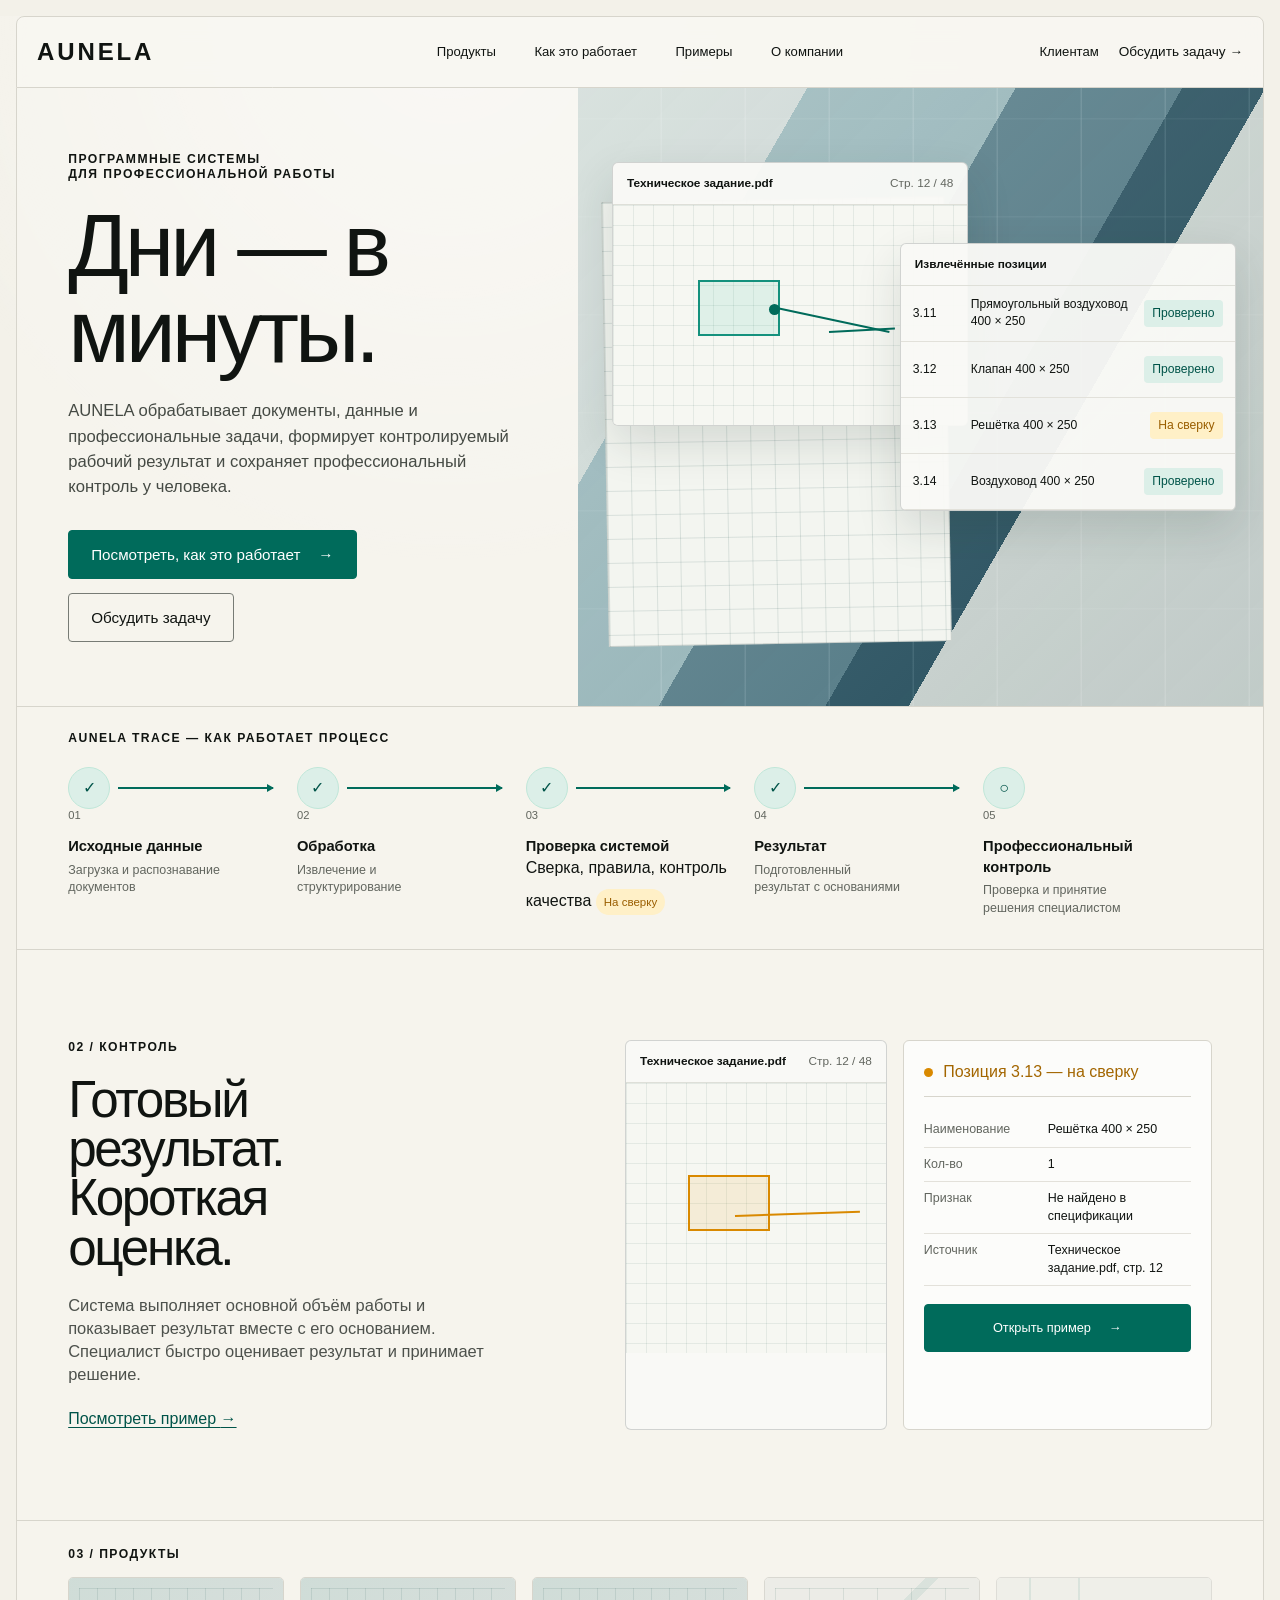
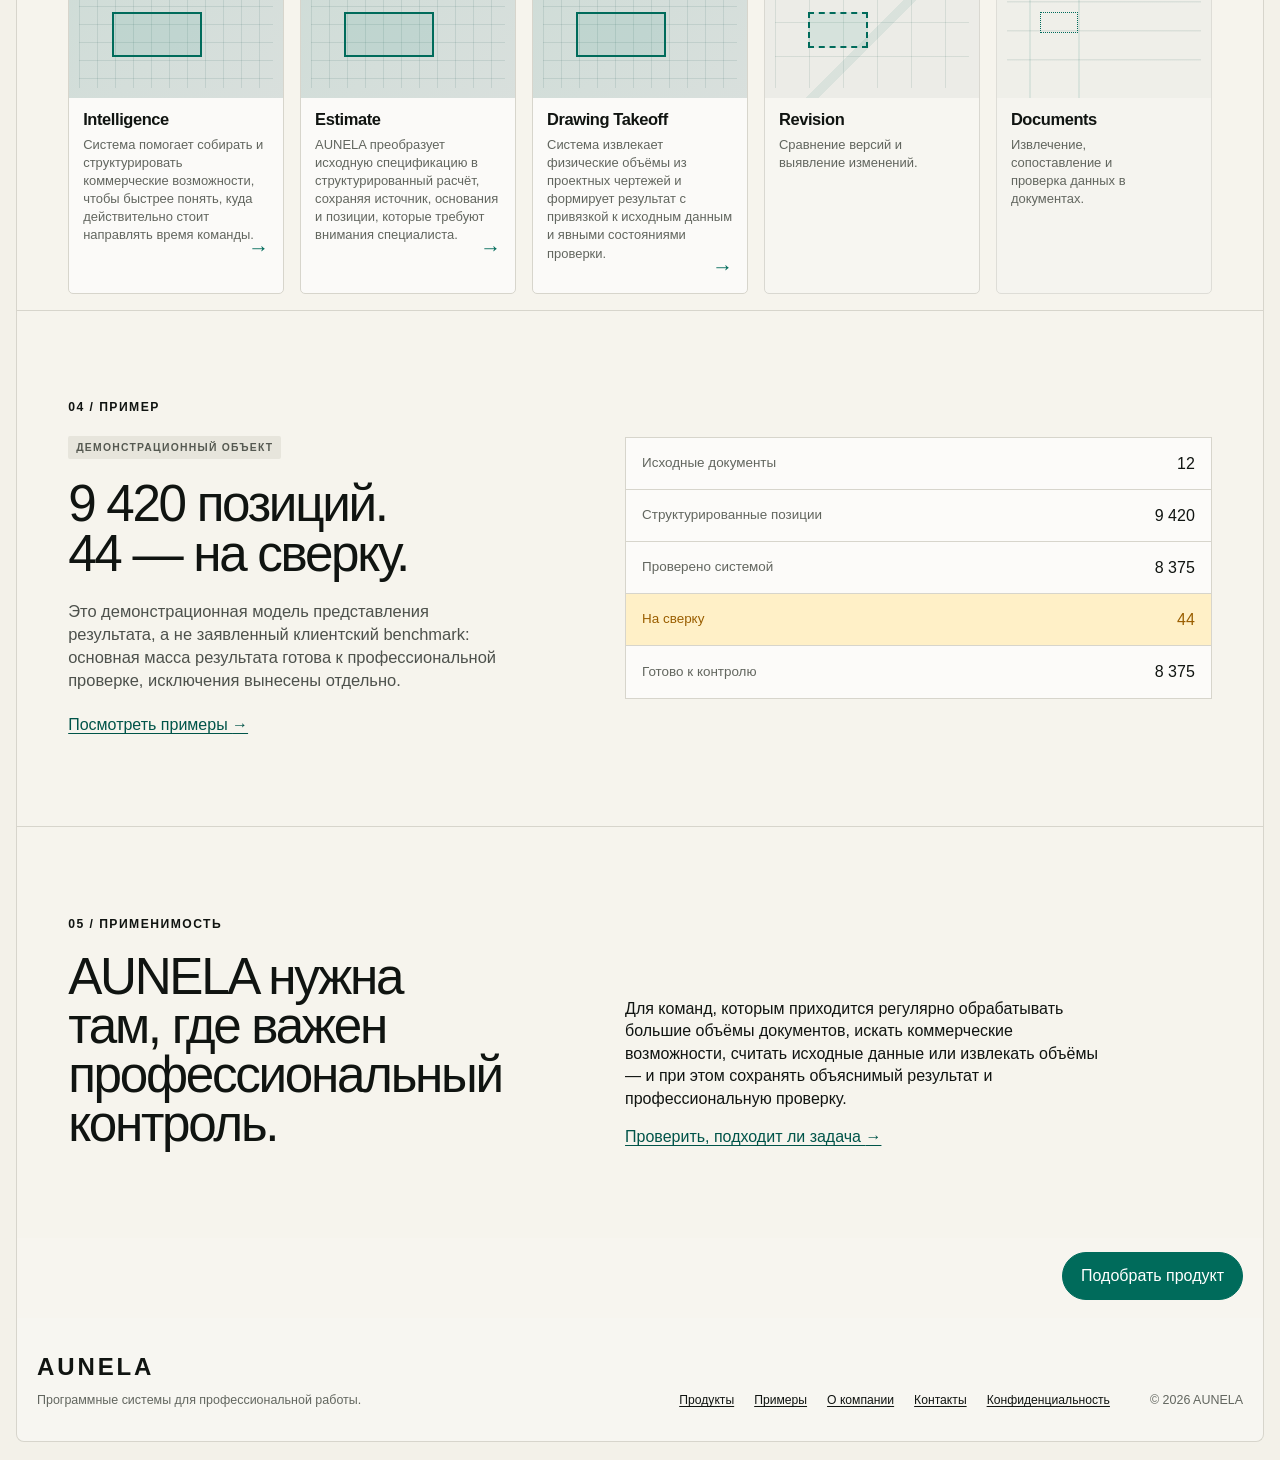
==== index.html @ c019729d "Publish AUNELA staging build" ====
<!DOCTYPE html><html lang="ru"> <head><meta charset="UTF-8"><meta name="viewport" content="width=device-width"><meta name="color-scheme" content="light"><meta name="theme-color" content="#f2f0e9"><link rel="icon" type="image/svg+xml" href="/favicon.svg"><title>AUNELA — программные системы для профессиональной работы</title><meta name="description" content="AUNELA — программные системы для профессиональной работы: Intelligence, Estimate и Drawing Takeoff с проверяемым результатом и профессиональным контролем."><link rel="canonical" href="https://aunela.ru/"><meta name="robots" content="noindex,nofollow,noarchive"><meta property="og:type" content="website"><meta property="og:site_name" content="AUNELA"><meta property="og:title" content="AUNELA — программные системы для профессиональной работы"><meta property="og:description" content="AUNELA — программные системы для профессиональной работы: Intelligence, Estimate и Drawing Takeoff с проверяемым результатом и профессиональным контролем."><meta property="og:url" content="https://aunela.ru/"><script type="application/ld+json">[{"@context":"https://schema.org","@type":"Organization","name":"AUNELA","url":"https://aunela.ru"},{"@context":"https://schema.org","@type":"WebSite","name":"AUNELA","url":"https://aunela.ru"}]</script><link rel="stylesheet" href="/_astro/BaseLayout.DQmURmoI.css"></head> <body> <a class="skip-link" href="#content">К содержанию</a> <header class="site-header"> <a class="brand" href="/" aria-label="AUNELA — главная">AUNELA</a> <nav class="desktop-nav" aria-label="Основная навигация"> <a href="/products/">Продукты</a> <a href="/#trace">Как это работает</a> <a href="/examples/">Примеры</a> <a href="/about/">О компании</a> </nav> <div class="header-actions"> <a class="utility-link" href="https://app.aunela.ru">Клиентам</a> <a class="header-cta" href="/contact/">Обсудить задачу <span aria-hidden="true">→</span></a> </div> <button class="menu-button" type="button" aria-expanded="false" aria-controls="mobile-nav"> <span class="sr-only">Открыть меню</span> <span></span><span></span> </button> </header> <nav id="mobile-nav" class="mobile-nav" aria-label="Мобильная навигация" hidden> <a href="/products/">Продукты</a> <a href="/#trace">Как это работает</a> <a href="/examples/">Примеры</a> <a href="/about/">О компании</a> <a href="/contact/">Обсудить задачу</a> </nav> <main id="content">  <section class="hero"> <div class="hero-copy"> <p class="eyebrow">ПРОГРАММНЫЕ СИСТЕМЫ<br>ДЛЯ ПРОФЕССИОНАЛЬНОЙ РАБОТЫ</p> <h1>Дни — в минуты.</h1> <p class="hero-lead">
AUNELA обрабатывает документы, данные и профессиональные задачи,
        формирует контролируемый рабочий результат и сохраняет профессиональный контроль у человека.
</p> <div class="button-row"> <a class="button button-primary" href="#trace">Посмотреть, как это работает <span aria-hidden="true">→</span></a> <a class="button button-secondary" href="/contact/">Обсудить задачу</a> </div> </div> <div class="hero-proof" aria-label="Демонстрация контролируемого результата"> <div class="blueprint-grid" aria-hidden="true"></div> <div class="source-window proof-window"> <div class="window-bar"><strong>Техническое задание.pdf</strong><span>Стр. 12 / 48</span></div> <div class="drawing-canvas"> <span class="drawing-box"></span> <span class="drawing-line one"></span> <span class="drawing-line two"></span> <span class="drawing-node"></span> </div> </div> <div class="result-window proof-window"> <div class="window-bar"><strong>Извлечённые позиции</strong></div> <div class="result-row"><span>3.11</span><strong>Прямоугольный воздуховод 400 × 250</strong><em class="status-ok">Проверено</em></div> <div class="result-row"><span>3.12</span><strong>Клапан 400 × 250</strong><em class="status-ok">Проверено</em></div> <div class="result-row"><span>3.13</span><strong>Решётка 400 × 250</strong><em class="status-review">На сверку</em></div> <div class="result-row"><span>3.14</span><strong>Воздуховод 400 × 250</strong><em class="status-ok">Проверено</em></div> </div> </div> </section> <section class="trace-section" id="trace" aria-labelledby="trace-title"> <div class="section-kicker" id="trace-title">AUNELA TRACE — КАК РАБОТАЕТ ПРОЦЕСС</div> <ol class="trace-list"> <li class="trace-step"> <div class="trace-top"> <span class="trace-number">01</span> <span class="trace-dot" aria-hidden="true">✓</span> <span class="trace-line" aria-hidden="true"></span> </div> <strong>Исходные данные</strong> <span>Загрузка и распознавание документов</span>  </li><li class="trace-step"> <div class="trace-top"> <span class="trace-number">02</span> <span class="trace-dot" aria-hidden="true">✓</span> <span class="trace-line" aria-hidden="true"></span> </div> <strong>Обработка</strong> <span>Извлечение и структурирование</span>  </li><li class="trace-step"> <div class="trace-top"> <span class="trace-number">03</span> <span class="trace-dot" aria-hidden="true">✓</span> <span class="trace-line" aria-hidden="true"></span> </div> <strong>Проверка системой</strong> <span>Сверка, правила, контроль качества</span> <span class="review-branch" aria-label="Вторичная ветвь проверки">На сверку</span> </li><li class="trace-step"> <div class="trace-top"> <span class="trace-number">04</span> <span class="trace-dot" aria-hidden="true">✓</span> <span class="trace-line" aria-hidden="true"></span> </div> <strong>Результат</strong> <span>Подготовленный результат с основаниями</span>  </li><li class="trace-step"> <div class="trace-top"> <span class="trace-number">05</span> <span class="trace-dot" aria-hidden="true">○</span>  </div> <strong>Профессиональный контроль</strong> <span>Проверка и принятие решения специалистом</span>  </li> </ol> </section> <section class="control-section section-grid" aria-labelledby="control-title"> <div> <p class="section-index">02 / КОНТРОЛЬ</p> <h2 id="control-title">Готовый результат. Короткая оценка.</h2> <p class="section-lead">
Система выполняет основной объём работы и показывает результат вместе с его основанием.
        Специалист быстро оценивает результат и принимает решение.
</p> <a class="text-link" href="/examples/">Посмотреть пример <span aria-hidden="true">→</span></a> </div> <div class="review-panel"> <div class="source-window compact proof-window"> <div class="window-bar"><strong>Техническое задание.pdf</strong><span>Стр. 12 / 48</span></div> <div class="drawing-canvas"> <span class="drawing-box review"></span> <span class="drawing-line review"></span> </div> </div> <div class="review-card"> <p class="review-title"><span class="review-dot"></span> Позиция 3.13 — на сверку</p> <dl> <div><dt>Наименование</dt><dd>Решётка 400 × 250</dd></div> <div><dt>Кол-во</dt><dd>1</dd></div> <div><dt>Признак</dt><dd>Не найдено в спецификации</dd></div> <div><dt>Источник</dt><dd>Техническое задание.pdf, стр. 12</dd></div> </dl> <a class="button button-primary compact-button" href="/examples/">Открыть пример <span aria-hidden="true">→</span></a> </div> </div> </section> <section class="products-section" aria-labelledby="products-title"> <div class="section-heading-row"> <p class="section-index">03 / ПРОДУКТЫ</p> <h2 id="products-title" class="sr-only">Продукты AUNELA</h2> </div> <div class="product-grid"> <a href="/products/intelligence/" class="product-card material-level-1"> <div class="product-visual" aria-hidden="true"> <span class="visual-grid"></span> <span class="visual-mark"></span> </div> <div class="product-copy">  <h3>Intelligence</h3> <p>Система помогает собирать и структурировать коммерческие возможности, чтобы быстрее понять, куда действительно стоит направлять время команды.</p> <span class="card-arrow" aria-hidden="true">→</span> </div> </a><a href="/products/estimate/" class="product-card material-level-1"> <div class="product-visual" aria-hidden="true"> <span class="visual-grid"></span> <span class="visual-mark"></span> </div> <div class="product-copy">  <h3>Estimate</h3> <p>AUNELA преобразует исходную спецификацию в структурированный расчёт, сохраняя источник, основания и позиции, которые требуют внимания специалиста.</p> <span class="card-arrow" aria-hidden="true">→</span> </div> </a><a href="/products/drawing-takeoff/" class="product-card material-level-1"> <div class="product-visual" aria-hidden="true"> <span class="visual-grid"></span> <span class="visual-mark"></span> </div> <div class="product-copy">  <h3>Drawing Takeoff</h3> <p>Система извлекает физические объёмы из проектных чертежей и формирует результат с привязкой к исходным данным и явными состояниями проверки.</p> <span class="card-arrow" aria-hidden="true">→</span> </div> </a> <article class="product-card material-level-2"> <div class="product-visual" aria-hidden="true"> <span class="visual-grid"></span> <span class="visual-mark"></span> </div> <div class="product-copy">  <h3>Revision</h3> <p>Сравнение версий и выявление изменений.</p>  </div> </article><article class="product-card material-level-3"> <div class="product-visual" aria-hidden="true"> <span class="visual-grid"></span> <span class="visual-mark"></span> </div> <div class="product-copy">  <h3>Documents</h3> <p>Извлечение, сопоставление и проверка данных в документах.</p>  </div> </article> </div> </section> <section class="evidence-section section-grid"> <div> <p class="section-index">04 / ПРИМЕР</p> <p class="demo-label">ДЕМОНСТРАЦИОННЫЙ ОБЪЕКТ</p> <h2>9 420 позиций.<br>44 — на сверку.</h2> <p class="section-lead">
Это демонстрационная модель представления результата, а не заявленный клиентский benchmark:
        основная масса результата готова к профессиональной проверке, исключения вынесены отдельно.
</p> <a class="text-link" href="/examples/">Посмотреть примеры <span aria-hidden="true">→</span></a> </div> <div class="evidence-ledger" aria-label="Демонстрационный реестр результата"> <div><span>Исходные документы</span><strong>12</strong></div> <div><span>Структурированные позиции</span><strong>9 420</strong></div> <div><span>Проверено системой</span><strong>8 375</strong></div> <div class="review-ledger"><span>На сверку</span><strong>44</strong></div> <div><span>Готово к контролю</span><strong>8 375</strong></div> </div> </section> <section class="fit-section section-grid"> <div> <p class="section-index">05 / ПРИМЕНИМОСТЬ</p> <h2>AUNELA нужна там, где важен профессиональный контроль.</h2> </div> <div> <p>
Для команд, которым приходится регулярно обрабатывать большие объёмы документов,
        искать коммерческие возможности, считать исходные данные или извлекать объёмы —
        и при этом сохранять объяснимый результат и профессиональную проверку.
</p> <a class="text-link" href="/contact/">Проверить, подходит ли задача <span aria-hidden="true">→</span></a> </div> </section>  </main> <div class="agent-slot" data-agent-slot data-agent-mode="fallback"> <button class="agent-launcher" type="button" aria-expanded="false" aria-controls="agent-panel">
Подобрать продукт
</button> <aside id="agent-panel" class="agent-panel" hidden aria-label="Помощник по продуктам AUNELA"> <div class="agent-head"> <div> <p class="section-index">AUNELA / ПОМОЩНИК</p> <strong>Что вы хотите сократить?</strong> </div> <button class="agent-close" type="button" aria-label="Закрыть">×</button> </div> <nav class="agent-choices" aria-label="Быстрый подбор продукта"> <a href="/products/intelligence/"> <strong>Поиск возможностей</strong> <span>Тендеры, закупки, коммерческий контекст →</span> </a> <a href="/products/estimate/"> <strong>Расчёт по спецификации</strong> <span>Из исходных позиций в контролируемый расчёт →</span> </a> <a href="/products/drawing-takeoff/"> <strong>Объёмы по чертежам</strong> <span>Из проектных листов в проверяемый takeoff →</span> </a> </nav> <div class="agent-fallback"> <p>Диалоговый агент подключается как отдельный сервис. Этот публичный маршрут работает независимо от него.</p> <a href="/contact/">Обсудить задачу →</a> </div> </aside> </div> <script type="module">var e=document.querySelector(`[data-agent-slot]`),t=e?.querySelector(`.agent-launcher`),n=e?.querySelector(`.agent-panel`),r=e?.querySelector(`.agent-close`);function i(e){!t||!n||(t.setAttribute(`aria-expanded`,String(e)),n.hidden=!e,e&&r?.focus())}t?.addEventListener(`click`,()=>{i(t.getAttribute(`aria-expanded`)!==`true`)}),r?.addEventListener(`click`,()=>i(!1)),document.addEventListener(`keydown`,e=>{e.key===`Escape`&&i(!1)});</script> <footer class="site-footer"> <div> <a class="brand" href="/">AUNELA</a> <p>Программные системы для профессиональной работы.</p> </div> <nav aria-label="Навигация в подвале"> <a href="/products/">Продукты</a> <a href="/examples/">Примеры</a> <a href="/about/">О компании</a> <a href="/contact/">Контакты</a> <a href="/privacy/">Конфиденциальность</a> </nav> <p class="footer-note">© 2026 AUNELA</p> </footer> <script>
      const button = document.querySelector('.menu-button');
      const menu = document.querySelector('#mobile-nav');
      button?.addEventListener('click', () => {
        const open = button.getAttribute('aria-expanded') === 'true';
        button.setAttribute('aria-expanded', String(!open));
        if (menu) menu.hidden = open;
      });
    </script></body> </html>
---- _astro/BaseLayout.DQmURmoI.css ----
:root{--bg:#f3f1e9;--paper:#f8f7f2;--ink:#101411;--muted:#62665f;--line:#d7d5cc;--green:#006b5b;--green-dark:#005449;--mint:#dcefe8;--mint-strong:#bfe6d8;--amber:#d98900;--amber-bg:#fff0c7;--radius:8px;--max:1480px;--page:clamp(20px, 4vw, 64px);--display:clamp(3.4rem, 7vw, 7.9rem);--h2:clamp(2.25rem, 4vw, 5rem);color:var(--ink);background:var(--bg);font-synthesis:none;font-family:Arial,Helvetica Neue,Helvetica,sans-serif}*{box-sizing:border-box}html{scroll-behavior:smooth}body{background:radial-gradient(circle at 35% 0%, #ffffffc7, transparent 34rem), var(--bg);min-width:320px;color:var(--ink);margin:0;line-height:1.4}a{color:inherit;text-underline-offset:.18em;text-decoration-thickness:1px}button,a{-webkit-tap-highlight-color:transparent}button{font:inherit;color:inherit}p{margin:0 0 1rem}h1,h2,h3{letter-spacing:-.045em;margin:0;font-weight:400;line-height:.96}h1{font-size:var(--display)}h2{font-size:var(--h2)}h3{font-size:1.45rem}.sr-only{clip:rect(0,0,0,0);white-space:nowrap;border:0;width:1px;height:1px;margin:-1px;padding:0;overflow:hidden;position:absolute!important}.skip-link{z-index:1000;background:var(--ink);color:#fff;padding:10px 14px;position:fixed;top:8px;left:8px;transform:translateY(-150%)}.skip-link:focus{transform:none}.site-header{width:min(calc(100% - 32px),var(--max));border:1px solid var(--line);border-radius:var(--radius) var(--radius) 0 0;backdrop-filter:blur(12px);z-index:20;background:#f8f7f2ed;grid-template-columns:1fr auto 1fr;align-items:center;min-height:72px;margin:16px auto 0;padding:0 20px;display:grid;position:relative}.brand{letter-spacing:.12em;width:max-content;font-size:1.5rem;font-weight:700;text-decoration:none;display:inline-block}.desktop-nav{align-items:center;gap:clamp(20px,3vw,46px);display:flex}.desktop-nav a,.utility-link{font-size:.82rem;text-decoration:none}.desktop-nav a:hover,.utility-link:hover{text-decoration:underline}.header-actions{justify-content:flex-end;align-items:center;gap:20px;display:flex}.header-cta{white-space:nowrap;font-size:.85rem;text-decoration:none}.menu-button,.mobile-nav{display:none}main{width:min(calc(100% - 32px),var(--max));border-left:1px solid var(--line);border-right:1px solid var(--line);background:#f8f7f294;margin:0 auto}.hero{border-bottom:1px solid var(--line);grid-template-columns:.9fr 1.1fr;min-height:560px;display:grid;overflow:hidden}.hero-copy{padding:clamp(32px,5vw,72px) var(--page);align-self:center}.eyebrow,.section-kicker,.section-index,.demo-label{letter-spacing:.12em;text-transform:uppercase;margin:0 0 20px;font-size:.76rem;font-weight:700;line-height:1.25}.hero h1{max-width:8ch}.hero-lead{color:#454a44;max-width:760px;margin-top:24px;font-size:clamp(1rem,1.3vw,1.25rem);line-height:1.52}.button-row{flex-wrap:wrap;align-items:center;gap:14px;margin-top:30px;display:flex}.button{border:1px solid var(--green);border-radius:4px;justify-content:center;align-items:center;gap:18px;min-height:48px;padding:13px 22px;font-size:.95rem;text-decoration:none;transition:transform .18s,background .18s;display:inline-flex}.button:hover{transform:translateY(-1px)}.button-primary{background:var(--green);color:#fff}.button-primary:hover{background:var(--green-dark)}.button-secondary{background:0 0;border-color:#777b75}.text-link{color:var(--green-dark);font-size:1rem}.hero-proof{background:linear-gradient(135deg,#ddebe83d,#3967751f),linear-gradient(120deg,#d7dedb 0 22%,#9bb8bc 22% 42%,#527884 42% 58%,#244b5a 58% 66%,#d4d9d4 66%);min-height:560px;position:relative;overflow:hidden}.hero-proof:after{content:"";mix-blend-mode:soft-light;background:repeating-linear-gradient(90deg,#0000 0 82px,#ffffff47 83px 84px),repeating-linear-gradient(0deg,#0000 0 96px,#ffffff1f 97px 98px);position:absolute;inset:0}.blueprint-grid{z-index:1;background-color:#f3f5f0;background-image:linear-gradient(#1648441f 1px,#0000 1px),linear-gradient(90deg,#1648441f 1px,#0000 1px),none;background-position:0 0,0 0,0 0;background-repeat:repeat,repeat,repeat;background-size:24px 24px;background-attachment:scroll,scroll,scroll;background-origin:padding-box,padding-box,padding-box;background-clip:border-box,border-box,border-box;border:1px solid #172e2d2e;position:absolute;inset:18% 46% 10% 4%;transform:rotate(-1deg)}.proof-window{z-index:3;background:#f9f9f6f5;border:1px solid #1e2a282e;border-radius:6px;position:absolute;overflow:hidden;box-shadow:0 18px 45px #1a302d24}.source-window{width:52%;top:12%;left:5%}.result-window{width:49%;top:25%;right:4%}.window-bar{border-bottom:1px solid #dedfd8;justify-content:space-between;align-items:center;gap:12px;min-height:42px;padding:11px 14px;font-size:.74rem;display:flex}.window-bar span{color:var(--muted)}.drawing-canvas{background-color:#f6f7f2;background-image:linear-gradient(#0c403b14 1px,#0000 1px),linear-gradient(90deg,#0c403b14 1px,#0000 1px),none;background-position:0 0,0 0,0 0;background-repeat:repeat,repeat,repeat;background-size:20px 20px;background-attachment:scroll,scroll,scroll;background-origin:padding-box,padding-box,padding-box;background-clip:border-box,border-box,border-box;min-height:220px;position:relative}.drawing-box{background:#3fb89b1f;border:2px solid #14917d;width:82px;height:56px;position:absolute;top:34%;left:24%}.drawing-node{background:var(--green);border-radius:50%;width:11px;height:11px;position:absolute;top:45%;left:44%}.drawing-line{background:var(--green);transform-origin:0;height:2px;position:absolute}.drawing-line.one{width:120px;top:46%;left:45%;transform:rotate(12deg)}.drawing-line.two{width:66px;top:57%;left:61%;transform:rotate(-3deg)}.result-row{border-bottom:1px solid #e2e1da;grid-template-columns:48px 1fr auto;align-items:center;gap:10px;min-height:56px;padding:7px 12px;font-size:.76rem;display:grid}.result-row strong{font-weight:400}.result-row em,.status-review,.status-ok{white-space:nowrap;border-radius:4px;padding:5px 8px;font-style:normal}.status-ok{color:var(--green-dark);background:var(--mint)}.status-review{color:#9a5e00;background:var(--amber-bg)}.trace-section{padding:24px var(--page) 32px;border-bottom:1px solid var(--line)}.trace-list{grid-template-columns:repeat(5,1fr);gap:0;margin:0;padding:0;list-style:none;display:grid}.trace-step{min-width:0;padding-right:24px;position:relative}.trace-top{align-items:center;height:44px;display:flex;position:relative}.trace-number{color:var(--muted);font-size:.7rem;position:absolute;top:42px;left:0}.trace-dot{background:var(--mint);border:1px solid var(--mint-strong);width:42px;height:42px;color:var(--green-dark);z-index:2;border-radius:50%;place-items:center;font-weight:700;display:grid;position:relative}.trace-line{background:var(--green);flex:1;height:2px;margin-left:8px;position:relative}.trace-line:after{content:"";border-left:7px solid var(--green);border-top:4px solid #0000;border-bottom:4px solid #0000;width:0;height:0;position:absolute;top:-3px;right:-1px}.trace-step strong{margin-top:26px;font-size:.92rem;display:block}.trace-step>span:last-of-type:not(.review-branch){color:var(--muted);max-width:22ch;margin-top:5px;font-size:.78rem;display:block}.review-branch{color:#9a5e00;background:var(--amber-bg);border-radius:99px;margin-top:10px;padding:5px 8px;font-size:.72rem;display:inline-flex}.section-grid{padding:clamp(54px,7vw,100px) var(--page);border-bottom:1px solid var(--line);grid-template-columns:.9fr 1.1fr;gap:clamp(36px,6vw,100px);display:grid}.section-grid h2{max-width:12ch}.section-lead{color:#4d514c;max-width:49ch;margin:22px 0;font-size:1.03rem}.control-section>div:first-child{align-self:center}.review-panel{grid-template-columns:1fr 1.18fr;align-items:stretch;gap:16px;display:grid}.review-panel .proof-window{width:auto;box-shadow:none;position:relative;inset:auto}.review-panel .drawing-canvas{min-height:270px}.drawing-box.review{border-color:var(--amber);background:#e69d161f}.drawing-line.review{background:var(--amber);width:125px;top:49%;left:42%;transform:rotate(-2deg)}.review-card{border:1px solid var(--line);background:#ffffffb8;border-radius:6px;padding:20px}.review-title{color:#a36600;border-bottom:1px solid var(--line);padding-bottom:13px}.review-dot{background:var(--amber);border-radius:50%;width:9px;height:9px;margin-right:6px;display:inline-block}.review-card dl{margin:0 0 18px}.review-card dl div{border-bottom:1px solid #e3e1da;grid-template-columns:110px 1fr;gap:14px;padding:8px 0;font-size:.78rem;display:grid}.review-card dt{color:var(--muted)}.review-card dd{margin:0}.compact-button{width:100%;font-size:.8rem}.products-section{padding:26px var(--page) 16px;border-bottom:1px solid var(--line)}.section-heading-row{min-height:30px}.product-grid{grid-template-columns:repeat(5,1fr);gap:16px;display:grid}.product-grid-three{grid-template-columns:repeat(3,1fr)}.product-card{border:1px solid var(--line);background:#ffffff9e;border-radius:5px;min-width:0;text-decoration:none;transition:transform .18s,border-color .18s;overflow:hidden}a.product-card:hover{border-color:#acaea7;transform:translateY(-2px)}.product-visual{background:linear-gradient(135deg,#10675a1c,#30586214),#e7ebe7;height:120px;position:relative;overflow:hidden}.visual-grid{background-color:#0000;background-image:linear-gradient(#0a49411a 1px,#0000 1px),linear-gradient(90deg,#0a49411a 1px,#0000 1px);background-position:0 0,0 0;background-repeat:repeat,repeat;background-size:18px 18px;background-attachment:scroll,scroll;background-origin:padding-box,padding-box;background-clip:border-box,border-box;position:absolute;inset:10px}.visual-mark{border:2px solid var(--green);background:#1688741a;width:42%;height:38%;position:absolute;top:28%;left:20%}.product-copy{min-height:150px;padding:14px;position:relative}.product-copy h3{letter-spacing:-.025em;font-size:1.03rem;font-weight:700}.product-copy p{color:var(--muted);margin-top:8px;font-size:.81rem}.card-arrow{color:var(--green);font-size:1.3rem;position:absolute;bottom:12px;right:14px}.product-label{color:var(--muted);font-size:.68rem}.material-level-2{background:#f7f6f1;border-color:#d9d8d1}.material-level-2 .product-visual{background:linear-gradient(135deg,#0000 0 48%,#006b5b14 48% 52%,#0000 52%),#ecece7}.material-level-2 .visual-grid{background-color:#0000;background-image:linear-gradient(#0a49411a 1px,#0000 1px),linear-gradient(90deg,#0a49411a 1px,#0000 1px);background-position:0 0,0 0;background-repeat:repeat,repeat;background-size:34px 34px;background-attachment:scroll,scroll;background-origin:padding-box,padding-box;background-clip:border-box,border-box}.material-level-2 .visual-mark{border-style:dashed;width:28%;height:30%}.material-level-3{background:#f5f4ef;border-color:#deddd7}.material-level-3 .product-visual{background:linear-gradient(90deg,#0000 0 15%,#006b5b17 15% 16%,#0000 16% 38%,#006b5b17 38% 39%,#0000 39%),#efefe9}.material-level-3 .visual-grid{background:repeating-linear-gradient(0deg,#0000 0 27px,#0a494117 28px 29px)}.material-level-3 .visual-mark{background:0 0;border-style:dotted;border-width:1px;width:18%;height:18%}.material-level-3 .product-copy p{max-width:22ch}.demo-label{color:#555951;background:#e7e5dc;border-radius:2px;padding:5px 8px;font-size:.65rem;display:inline-block}.evidence-ledger{border:1px solid var(--line);background:#ffffffad;align-self:center}.evidence-ledger div{border-bottom:1px solid var(--line);justify-content:space-between;align-items:center;gap:16px;min-height:52px;padding:0 16px;display:flex}.evidence-ledger div:last-child{border-bottom:0}.evidence-ledger span{color:var(--muted);font-size:.84rem}.evidence-ledger strong{font-size:1rem;font-weight:400}.evidence-ledger .review-ledger{background:var(--amber-bg)}.evidence-ledger .review-ledger span,.evidence-ledger .review-ledger strong{color:#9a5e00}.fit-section{border-bottom:0}.fit-section h2{max-width:14ch}.fit-section>div:last-child{align-self:end;max-width:55ch}.page-hero{padding:clamp(60px,9vw,140px) var(--page);border-bottom:1px solid var(--line)}.page-hero.narrow h1{max-width:12ch}.page-hero.narrow .hero-lead{max-width:62ch}.product-detail-hero{grid-template-columns:1.15fr .85fr;gap:80px;display:grid}.product-detail-hero h1{max-width:10ch}.product-proof-card{border:1px solid var(--line);background:#ffffffa3;border-radius:6px;align-self:end;padding:24px}.mini-ledger{border-top:1px solid var(--line);grid-template-columns:1fr 1fr;margin-bottom:20px;display:grid}.mini-ledger span,.mini-ledger strong{border-bottom:1px solid var(--line);padding:11px 0;font-size:.78rem}.mini-ledger span{color:var(--muted)}.mini-ledger strong{text-align:right;font-weight:400}.fine-print,.page-note{color:var(--muted);font-size:.76rem;line-height:1.5}.page-section{border-bottom:1px solid var(--line)}.process-detail{padding:clamp(52px,7vw,96px) var(--page);grid-template-columns:repeat(3,1fr);display:grid}.process-column{border-right:1px solid var(--line);min-width:0;padding:0 clamp(22px,3vw,46px)}.process-column:first-child{padding-left:0}.process-column:last-child{border-right:0;padding-right:0}.process-column h2{margin-bottom:24px;font-size:clamp(1.6rem,2.3vw,2.7rem)}.plain-list{margin:0;padding:0;list-style:none}.plain-list li{border-bottom:1px solid var(--line);color:#444943;padding:12px 0 12px 20px;position:relative}.plain-list li:before{content:"—";color:var(--green);position:absolute;left:0}.strong-list li{color:var(--ink);font-size:1.08rem}.human-control-note{border-left:3px solid var(--green);background:var(--mint);margin-top:34px;padding:24px}.human-control-note p:last-child{margin-bottom:0}.page-cta{padding:clamp(60px,8vw,120px) var(--page)}.page-cta h2{max-width:14ch}.portfolio-next{border-bottom:0}.developing-list{align-self:center}.developing-row{border-top:1px solid var(--line);grid-template-columns:160px 1fr;gap:20px;padding:20px 0;display:grid}.developing-row h3{font-size:1.1rem;font-weight:700}.developing-row p{color:var(--muted);margin:0}.example-index{padding:0 var(--page)}.example-row{border-bottom:1px solid var(--line);grid-template-columns:80px 1fr 40px;align-items:center;gap:24px;min-height:160px;text-decoration:none;display:grid}.example-row h2{font-size:clamp(2rem,4vw,4rem)}.example-row p{color:var(--muted);max-width:70ch;margin-top:10px}.example-row .card-arrow{justify-self:end;position:static}.page-note{padding:24px var(--page) 70px;max-width:90ch}.example-proof{padding:0 var(--page);grid-template-columns:repeat(5,1fr);display:grid}.example-proof article{border-right:1px solid var(--line);min-height:340px;padding:28px 22px;position:relative}.example-proof article:first-child{border-left:1px solid var(--line)}.example-proof h2{max-width:12ch;margin-bottom:22px;font-size:1.6rem}.example-proof p:last-child{color:var(--muted);font-size:.9rem}.example-proof .human-proof{background:var(--mint)}.proof-num{color:#b5b7b0;letter-spacing:-.05em;margin-bottom:48px;font-size:3rem;display:block}.status-review.large{margin-top:14px;padding:8px 12px;display:inline-flex}.contact-grid{padding:clamp(50px,7vw,96px) var(--page);grid-template-columns:1fr 1fr;gap:24px;display:grid}.contact-card{border:1px solid var(--line);background:#ffffff94;padding:clamp(26px,4vw,54px)}.contact-card.primary{background:var(--mint);border-color:#b8d8cd}.numbered{counter-reset:steps}.numbered li{padding-left:32px}.numbered li:before{counter-increment:steps;content:"0" counter(steps);font-size:.7rem;top:15px}.site-footer{width:min(calc(100% - 32px),var(--max));border:1px solid var(--line);border-radius:0 0 var(--radius) var(--radius);background:#f8f7f2d9;border-top:0;grid-template-columns:1fr auto auto;align-items:end;gap:40px;min-height:120px;margin:0 auto 18px;padding:32px 20px;display:grid}.site-footer p{color:var(--muted);margin:8px 0 0;font-size:.78rem}.site-footer nav{flex-wrap:wrap;gap:20px;display:flex}.site-footer nav a{font-size:.76rem}.footer-note{white-space:nowrap}.agent-slot{z-index:40;width:min(calc(100% - 32px),var(--max));border-left:1px solid var(--line);border-right:1px solid var(--line);background:#f8f7f2b8;justify-content:flex-end;margin:0 auto;padding:14px 20px 18px;display:flex;position:relative}.agent-launcher{border:1px solid var(--green);background:var(--green);color:#fff;min-height:48px;box-shadow:none;cursor:pointer;border-radius:99px;padding:12px 18px}.agent-panel{border:1px solid var(--line);background:#f9f8f3;border-radius:8px;width:min(390px,100vw - 32px);max-height:min(640px,100vh - 110px);position:absolute;bottom:70px;right:20px;overflow:auto;box-shadow:0 24px 80px #1f2c2833}.agent-head{border-bottom:1px solid var(--line);justify-content:space-between;align-items:start;gap:20px;padding:20px;display:flex}.agent-head .section-index{margin-bottom:6px}.agent-close{cursor:pointer;background:0 0;border:0;width:40px;height:40px;font-size:1.5rem}.agent-choices{display:grid}.agent-choices a{border-bottom:1px solid var(--line);gap:4px;padding:16px 20px;text-decoration:none;display:grid}.agent-choices a:hover{background:var(--mint)}.agent-choices span{color:var(--muted);font-size:.78rem}.agent-fallback{padding:18px 20px;font-size:.8rem}.agent-fallback p{color:var(--muted)}@media (width<=1050px){.site-header{grid-template-columns:1fr auto}.desktop-nav,.header-actions{display:none}.menu-button{cursor:pointer;background:0 0;border:0;align-content:center;justify-self:end;gap:6px;width:48px;height:48px;display:grid}.menu-button span:not(.sr-only){background:var(--ink);width:23px;height:1px}.mobile-nav{width:min(calc(100% - 32px),var(--max));border:1px solid var(--line);z-index:19;background:#f8f7f2;border-top:0;margin:0 auto;display:grid;position:relative}.mobile-nav[hidden]{display:none}.mobile-nav a{border-bottom:1px solid var(--line);padding:15px 20px;text-decoration:none}.hero{grid-template-columns:1fr}.hero-proof{min-height:480px}.trace-list{grid-template-columns:repeat(5,minmax(150px,1fr));padding-bottom:12px;overflow-x:auto}.section-grid{grid-template-columns:1fr}.review-panel{grid-template-columns:1fr 1fr}.product-grid{grid-template-columns:repeat(3,1fr)}.product-detail-hero{grid-template-columns:1fr;gap:44px}.process-detail{grid-template-columns:1fr;gap:36px}.process-column{border-right:0;border-bottom:1px solid var(--line);padding:0 0 36px}.process-column:last-child{border-bottom:0}.example-proof{grid-template-columns:repeat(2,1fr)}.example-proof article{border:1px solid var(--line);margin:-1px 0 0 -1px}}@media (width<=720px){:root{--page:20px;--display:clamp(3rem,15vw,5.3rem);--h2:clamp(2.2rem,10vw,3.5rem)}body{background:var(--bg)}.site-header,main,.site-footer,.mobile-nav{width:calc(100% - 20px)}.site-header{min-height:62px;margin-top:10px;padding:0 14px}.brand{font-size:1.15rem}.hero{min-height:auto}.hero-copy{padding:38px var(--page) 34px}.hero h1{max-width:7ch}.eyebrow{margin-bottom:16px;font-size:.67rem}.hero-lead{margin-top:18px;font-size:.94rem}.button-row{width:100%;margin-top:22px;display:grid}.button{width:100%;min-height:50px}.hero-proof{min-height:365px}.source-window{width:76%;top:7%;left:5%}.result-window{width:74%;top:42%;right:4%}.drawing-canvas{min-height:150px}.result-row{grid-template-columns:34px 1fr auto;min-height:40px;padding:4px 7px;font-size:.6rem}.result-row em{padding:3px 5px}.trace-section{padding-top:22px;overflow-x:hidden}.trace-list{grid-template-columns:repeat(5,126px);min-width:0;max-width:100%}.trace-dot{width:34px;height:34px}.trace-number{top:36px}.trace-step strong{margin-top:24px;font-size:.75rem}.trace-step>span:last-of-type:not(.review-branch){font-size:.66rem}.review-panel{grid-template-columns:1fr}.review-panel .drawing-canvas{min-height:210px}.product-grid,.product-grid-three{grid-template-columns:repeat(3,minmax(180px,1fr));padding-bottom:12px;overflow-x:auto}.product-card{scroll-snap-align:start}.products-section{overflow:hidden}.product-copy{min-height:136px}.evidence-section{gap:36px}.page-hero{padding:54px var(--page)}.page-hero h1,.product-detail-hero h1,.section-grid h2{hyphens:auto;overflow-wrap:anywhere;max-width:100%}.page-hero h1{font-size:clamp(2.65rem,12vw,4.4rem)}.product-detail-hero{gap:34px}.example-proof{grid-template-columns:1fr}.example-proof article{min-height:260px}.proof-num{margin-bottom:24px}.example-row{grid-template-columns:36px 1fr 24px;gap:12px;min-height:140px}.contact-grid{grid-template-columns:1fr}.site-footer{grid-template-columns:1fr;align-items:start;gap:24px}.site-footer nav{grid-template-columns:1fr 1fr;display:grid}.agent-slot{width:calc(100% - 20px);margin:0 auto;padding:12px 10px 18px}.agent-launcher{width:100%;min-height:48px;font-size:.82rem}.agent-panel{width:calc(100vw - 20px);max-height:calc(100vh - 20px);position:fixed;bottom:10px;right:10px}}@media (prefers-reduced-motion:reduce){html{scroll-behavior:auto}*,:before,:after{scroll-behavior:auto!important;transition-duration:.01ms!important;animation-duration:.01ms!important;animation-iteration-count:1!important}}:focus-visible{outline-offset:3px;outline:3px solid #0a7665}
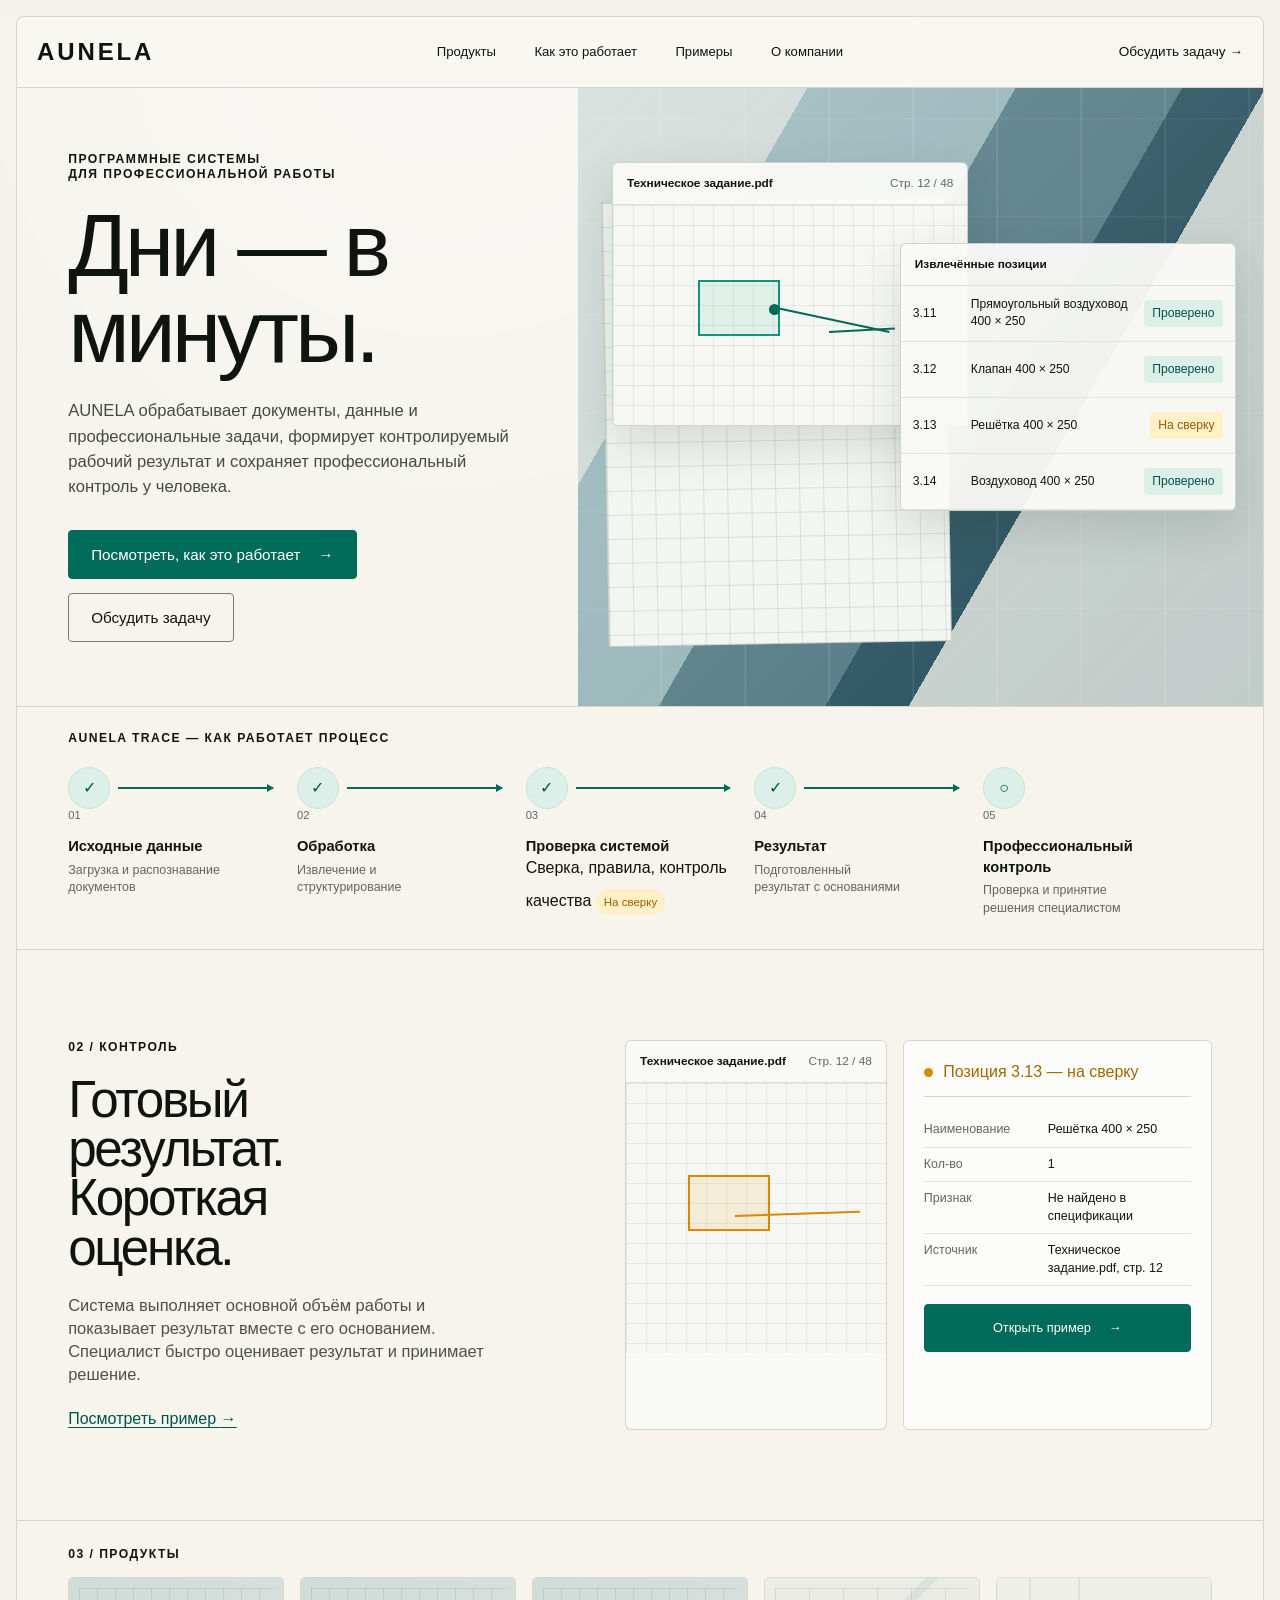
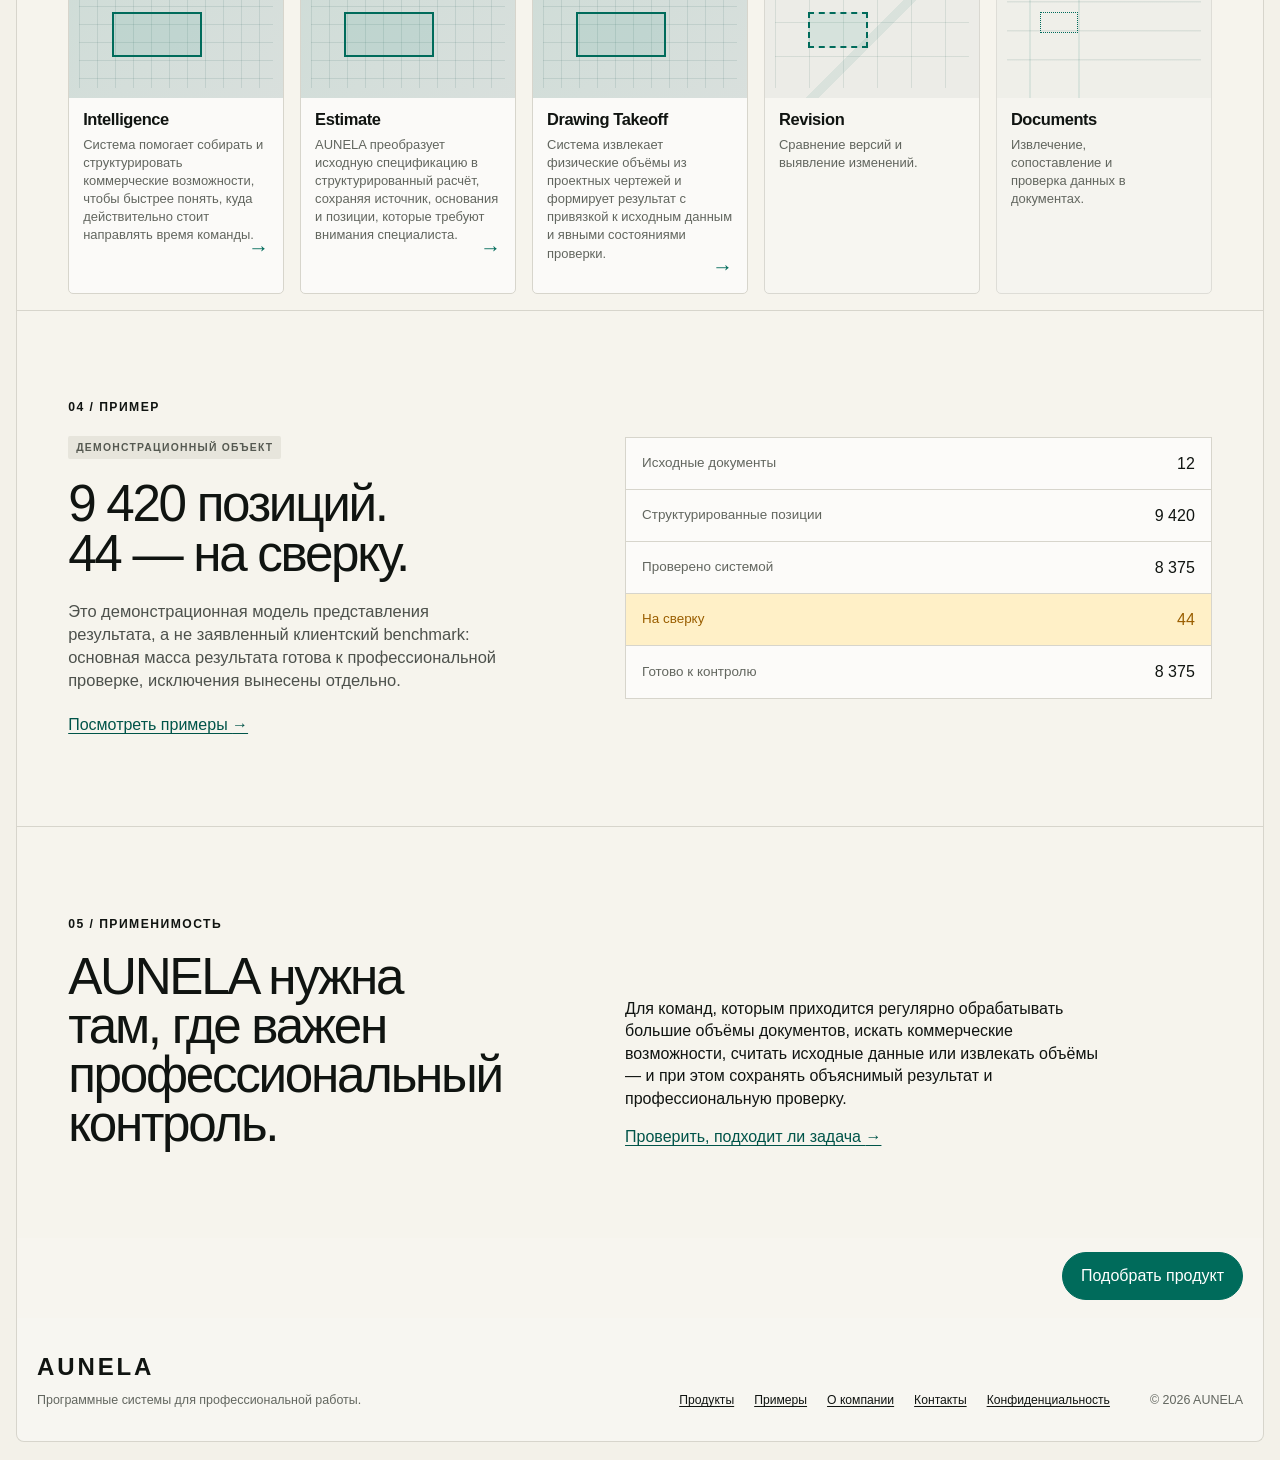
==== commit ae9ef5cf: "Refresh AUNELA staging after APP boundary fix" ====
--- a/index.html
+++ b/index.html
@@ -1,4 +1,4 @@
-<!DOCTYPE html><html lang="ru"> <head><meta charset="UTF-8"><meta name="viewport" content="width=device-width"><meta name="color-scheme" content="light"><meta name="theme-color" content="#f2f0e9"><link rel="icon" type="image/svg+xml" href="/favicon.svg"><title>AUNELA — программные системы для профессиональной работы</title><meta name="description" content="AUNELA — программные системы для профессиональной работы: Intelligence, Estimate и Drawing Takeoff с проверяемым результатом и профессиональным контролем."><link rel="canonical" href="https://aunela.ru/"><meta name="robots" content="noindex,nofollow,noarchive"><meta property="og:type" content="website"><meta property="og:site_name" content="AUNELA"><meta property="og:title" content="AUNELA — программные системы для профессиональной работы"><meta property="og:description" content="AUNELA — программные системы для профессиональной работы: Intelligence, Estimate и Drawing Takeoff с проверяемым результатом и профессиональным контролем."><meta property="og:url" content="https://aunela.ru/"><script type="application/ld+json">[{"@context":"https://schema.org","@type":"Organization","name":"AUNELA","url":"https://aunela.ru"},{"@context":"https://schema.org","@type":"WebSite","name":"AUNELA","url":"https://aunela.ru"}]</script><link rel="stylesheet" href="/_astro/BaseLayout.DQmURmoI.css"></head> <body> <a class="skip-link" href="#content">К содержанию</a> <header class="site-header"> <a class="brand" href="/" aria-label="AUNELA — главная">AUNELA</a> <nav class="desktop-nav" aria-label="Основная навигация"> <a href="/products/">Продукты</a> <a href="/#trace">Как это работает</a> <a href="/examples/">Примеры</a> <a href="/about/">О компании</a> </nav> <div class="header-actions"> <a class="utility-link" href="https://app.aunela.ru">Клиентам</a> <a class="header-cta" href="/contact/">Обсудить задачу <span aria-hidden="true">→</span></a> </div> <button class="menu-button" type="button" aria-expanded="false" aria-controls="mobile-nav"> <span class="sr-only">Открыть меню</span> <span></span><span></span> </button> </header> <nav id="mobile-nav" class="mobile-nav" aria-label="Мобильная навигация" hidden> <a href="/products/">Продукты</a> <a href="/#trace">Как это работает</a> <a href="/examples/">Примеры</a> <a href="/about/">О компании</a> <a href="/contact/">Обсудить задачу</a> </nav> <main id="content">  <section class="hero"> <div class="hero-copy"> <p class="eyebrow">ПРОГРАММНЫЕ СИСТЕМЫ<br>ДЛЯ ПРОФЕССИОНАЛЬНОЙ РАБОТЫ</p> <h1>Дни — в минуты.</h1> <p class="hero-lead">
+<!DOCTYPE html><html lang="ru"> <head><meta charset="UTF-8"><meta name="viewport" content="width=device-width"><meta name="color-scheme" content="light"><meta name="theme-color" content="#f2f0e9"><link rel="icon" type="image/svg+xml" href="/favicon.svg"><title>AUNELA — программные системы для профессиональной работы</title><meta name="description" content="AUNELA — программные системы для профессиональной работы: Intelligence, Estimate и Drawing Takeoff с проверяемым результатом и профессиональным контролем."><link rel="canonical" href="https://aunela.ru/"><meta name="robots" content="noindex,nofollow,noarchive"><meta property="og:type" content="website"><meta property="og:site_name" content="AUNELA"><meta property="og:title" content="AUNELA — программные системы для профессиональной работы"><meta property="og:description" content="AUNELA — программные системы для профессиональной работы: Intelligence, Estimate и Drawing Takeoff с проверяемым результатом и профессиональным контролем."><meta property="og:url" content="https://aunela.ru/"><script type="application/ld+json">[{"@context":"https://schema.org","@type":"Organization","name":"AUNELA","url":"https://aunela.ru"},{"@context":"https://schema.org","@type":"WebSite","name":"AUNELA","url":"https://aunela.ru"}]</script><link rel="stylesheet" href="/_astro/BaseLayout.DQmURmoI.css"></head> <body> <a class="skip-link" href="#content">К содержанию</a> <header class="site-header"> <a class="brand" href="/" aria-label="AUNELA — главная">AUNELA</a> <nav class="desktop-nav" aria-label="Основная навигация"> <a href="/products/">Продукты</a> <a href="/#trace">Как это работает</a> <a href="/examples/">Примеры</a> <a href="/about/">О компании</a> </nav> <div class="header-actions">  <a class="header-cta" href="/contact/">Обсудить задачу <span aria-hidden="true">→</span></a> </div> <button class="menu-button" type="button" aria-expanded="false" aria-controls="mobile-nav"> <span class="sr-only">Открыть меню</span> <span></span><span></span> </button> </header> <nav id="mobile-nav" class="mobile-nav" aria-label="Мобильная навигация" hidden> <a href="/products/">Продукты</a> <a href="/#trace">Как это работает</a> <a href="/examples/">Примеры</a> <a href="/about/">О компании</a> <a href="/contact/">Обсудить задачу</a> </nav> <main id="content">  <section class="hero"> <div class="hero-copy"> <p class="eyebrow">ПРОГРАММНЫЕ СИСТЕМЫ<br>ДЛЯ ПРОФЕССИОНАЛЬНОЙ РАБОТЫ</p> <h1>Дни — в минуты.</h1> <p class="hero-lead">
 AUNELA обрабатывает документы, данные и профессиональные задачи,
         формирует контролируемый рабочий результат и сохраняет профессиональный контроль у человека.
 </p> <div class="button-row"> <a class="button button-primary" href="#trace">Посмотреть, как это работает <span aria-hidden="true">→</span></a> <a class="button button-secondary" href="/contact/">Обсудить задачу</a> </div> </div> <div class="hero-proof" aria-label="Демонстрация контролируемого результата"> <div class="blueprint-grid" aria-hidden="true"></div> <div class="source-window proof-window"> <div class="window-bar"><strong>Техническое задание.pdf</strong><span>Стр. 12 / 48</span></div> <div class="drawing-canvas"> <span class="drawing-box"></span> <span class="drawing-line one"></span> <span class="drawing-line two"></span> <span class="drawing-node"></span> </div> </div> <div class="result-window proof-window"> <div class="window-bar"><strong>Извлечённые позиции</strong></div> <div class="result-row"><span>3.11</span><strong>Прямоугольный воздуховод 400 × 250</strong><em class="status-ok">Проверено</em></div> <div class="result-row"><span>3.12</span><strong>Клапан 400 × 250</strong><em class="status-ok">Проверено</em></div> <div class="result-row"><span>3.13</span><strong>Решётка 400 × 250</strong><em class="status-review">На сверку</em></div> <div class="result-row"><span>3.14</span><strong>Воздуховод 400 × 250</strong><em class="status-ok">Проверено</em></div> </div> </div> </section> <section class="trace-section" id="trace" aria-labelledby="trace-title"> <div class="section-kicker" id="trace-title">AUNELA TRACE — КАК РАБОТАЕТ ПРОЦЕСС</div> <ol class="trace-list"> <li class="trace-step"> <div class="trace-top"> <span class="trace-number">01</span> <span class="trace-dot" aria-hidden="true">✓</span> <span class="trace-line" aria-hidden="true"></span> </div> <strong>Исходные данные</strong> <span>Загрузка и распознавание документов</span>  </li><li class="trace-step"> <div class="trace-top"> <span class="trace-number">02</span> <span class="trace-dot" aria-hidden="true">✓</span> <span class="trace-line" aria-hidden="true"></span> </div> <strong>Обработка</strong> <span>Извлечение и структурирование</span>  </li><li class="trace-step"> <div class="trace-top"> <span class="trace-number">03</span> <span class="trace-dot" aria-hidden="true">✓</span> <span class="trace-line" aria-hidden="true"></span> </div> <strong>Проверка системой</strong> <span>Сверка, правила, контроль качества</span> <span class="review-branch" aria-label="Вторичная ветвь проверки">На сверку</span> </li><li class="trace-step"> <div class="trace-top"> <span class="trace-number">04</span> <span class="trace-dot" aria-hidden="true">✓</span> <span class="trace-line" aria-hidden="true"></span> </div> <strong>Результат</strong> <span>Подготовленный результат с основаниями</span>  </li><li class="trace-step"> <div class="trace-top"> <span class="trace-number">05</span> <span class="trace-dot" aria-hidden="true">○</span>  </div> <strong>Профессиональный контроль</strong> <span>Проверка и принятие решения специалистом</span>  </li> </ol> </section> <section class="control-section section-grid" aria-labelledby="control-title"> <div> <p class="section-index">02 / КОНТРОЛЬ</p> <h2 id="control-title">Готовый результат. Короткая оценка.</h2> <p class="section-lead">
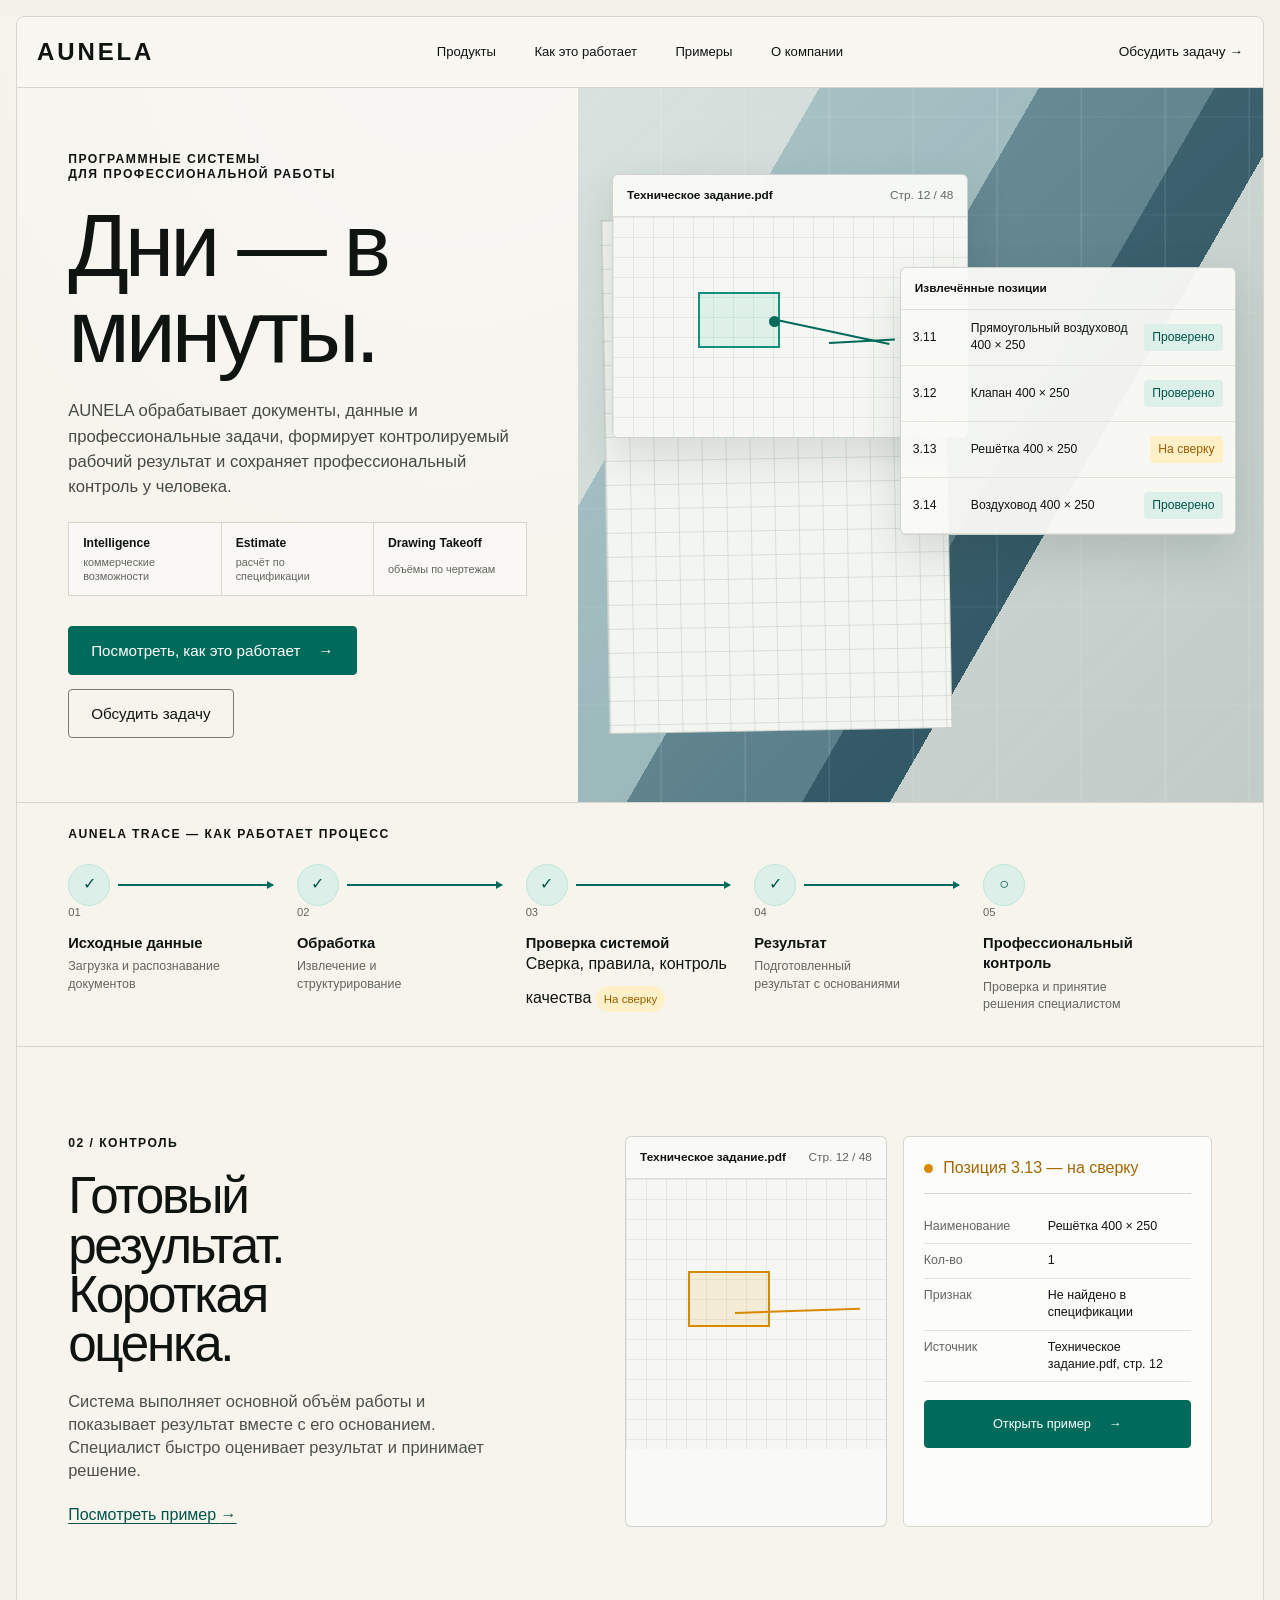
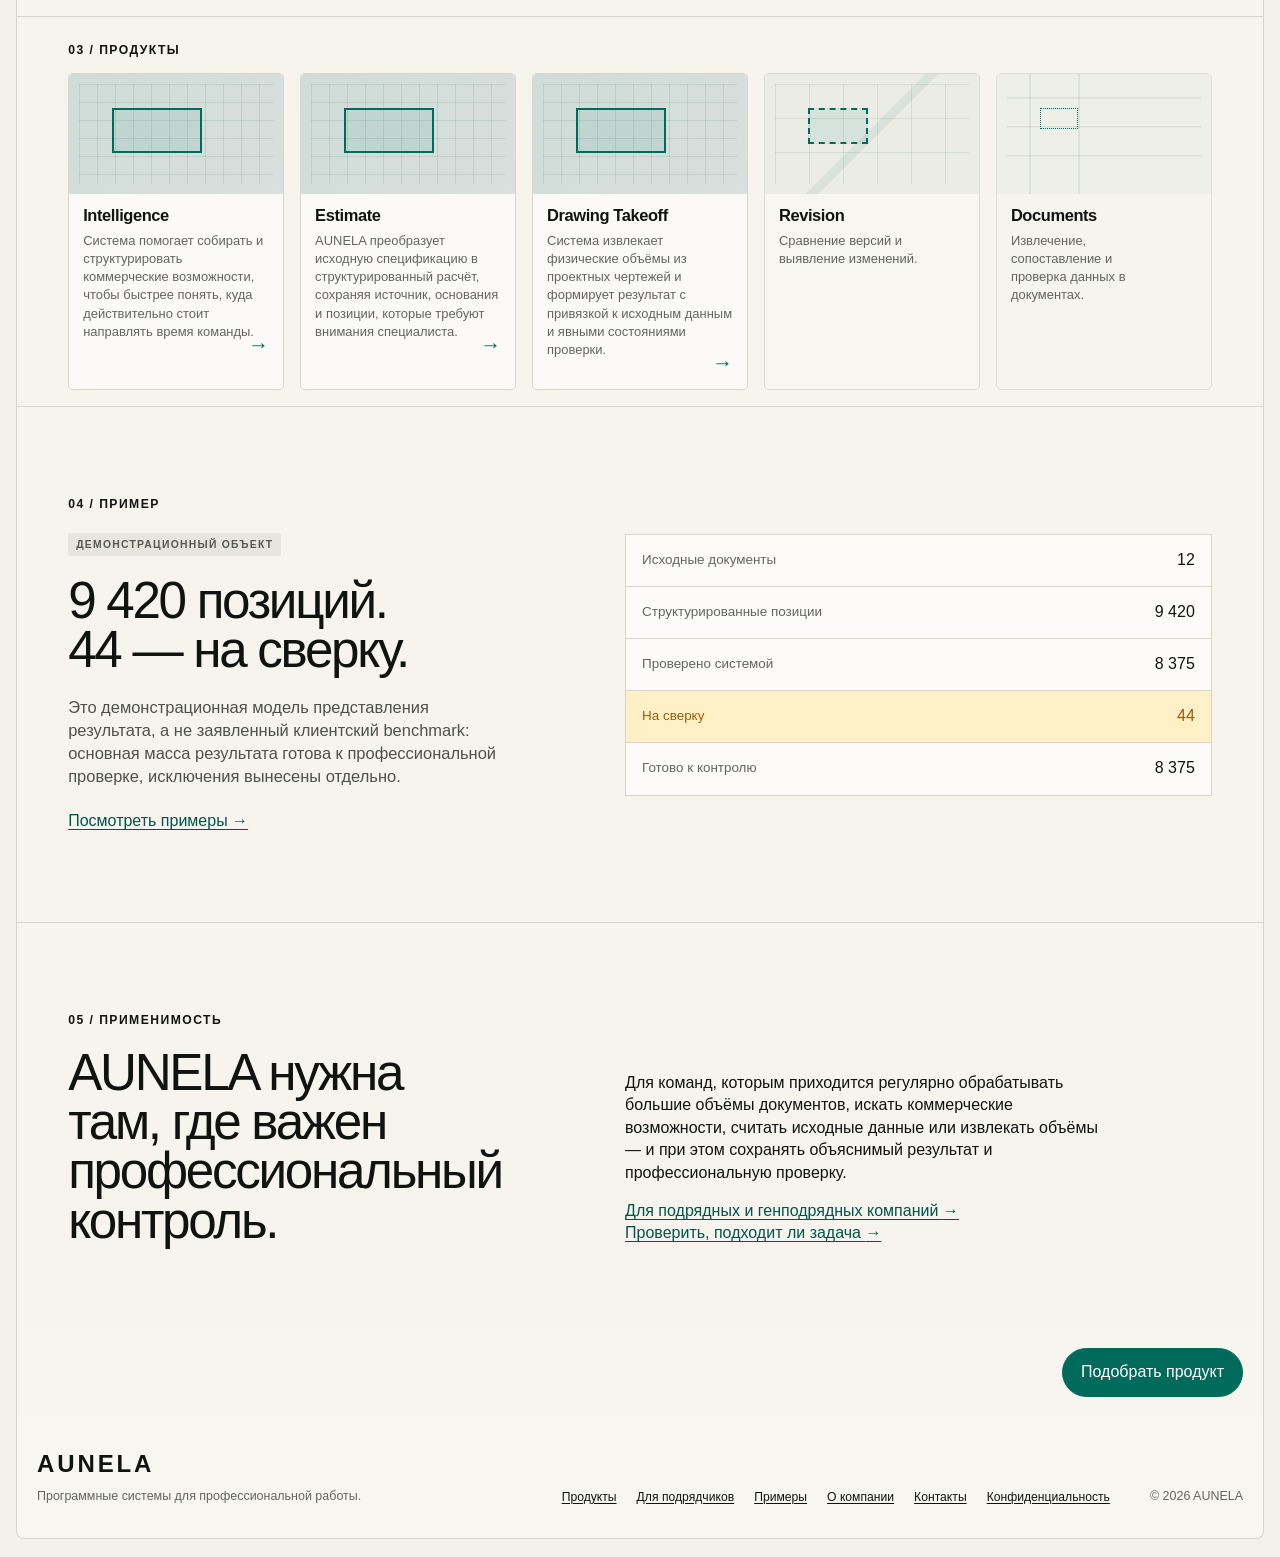
==== commit 08745ca2: "Publish search and agent factual architecture" ====
--- a/index.html
+++ b/index.html
@@ -1,7 +1,7 @@
-<!DOCTYPE html><html lang="ru"> <head><meta charset="UTF-8"><meta name="viewport" content="width=device-width"><meta name="color-scheme" content="light"><meta name="theme-color" content="#f2f0e9"><link rel="icon" type="image/svg+xml" href="/favicon.svg"><title>AUNELA — программные системы для профессиональной работы</title><meta name="description" content="AUNELA — программные системы для профессиональной работы: Intelligence, Estimate и Drawing Takeoff с проверяемым результатом и профессиональным контролем."><link rel="canonical" href="https://aunela.ru/"><meta name="robots" content="noindex,nofollow,noarchive"><meta property="og:type" content="website"><meta property="og:site_name" content="AUNELA"><meta property="og:title" content="AUNELA — программные системы для профессиональной работы"><meta property="og:description" content="AUNELA — программные системы для профессиональной работы: Intelligence, Estimate и Drawing Takeoff с проверяемым результатом и профессиональным контролем."><meta property="og:url" content="https://aunela.ru/"><script type="application/ld+json">[{"@context":"https://schema.org","@type":"Organization","name":"AUNELA","url":"https://aunela.ru"},{"@context":"https://schema.org","@type":"WebSite","name":"AUNELA","url":"https://aunela.ru"}]</script><link rel="stylesheet" href="/_astro/BaseLayout.DQmURmoI.css"></head> <body> <a class="skip-link" href="#content">К содержанию</a> <header class="site-header"> <a class="brand" href="/" aria-label="AUNELA — главная">AUNELA</a> <nav class="desktop-nav" aria-label="Основная навигация"> <a href="/products/">Продукты</a> <a href="/#trace">Как это работает</a> <a href="/examples/">Примеры</a> <a href="/about/">О компании</a> </nav> <div class="header-actions">  <a class="header-cta" href="/contact/">Обсудить задачу <span aria-hidden="true">→</span></a> </div> <button class="menu-button" type="button" aria-expanded="false" aria-controls="mobile-nav"> <span class="sr-only">Открыть меню</span> <span></span><span></span> </button> </header> <nav id="mobile-nav" class="mobile-nav" aria-label="Мобильная навигация" hidden> <a href="/products/">Продукты</a> <a href="/#trace">Как это работает</a> <a href="/examples/">Примеры</a> <a href="/about/">О компании</a> <a href="/contact/">Обсудить задачу</a> </nav> <main id="content">  <section class="hero"> <div class="hero-copy"> <p class="eyebrow">ПРОГРАММНЫЕ СИСТЕМЫ<br>ДЛЯ ПРОФЕССИОНАЛЬНОЙ РАБОТЫ</p> <h1>Дни — в минуты.</h1> <p class="hero-lead">
+<!DOCTYPE html><html lang="ru"> <head><meta charset="UTF-8"><meta name="viewport" content="width=device-width"><meta name="color-scheme" content="light"><meta name="theme-color" content="#f2f0e9"><link rel="icon" type="image/svg+xml" href="/favicon.svg"><title>AUNELA — программные системы для профессиональной работы</title><meta name="description" content="AUNELA — программные системы для профессиональной работы: Intelligence, Estimate и Drawing Takeoff с проверяемым результатом и профессиональным контролем."><link rel="canonical" href="https://aunela.ru/"><meta name="robots" content="noindex,nofollow,noarchive"><meta property="og:type" content="website"><meta property="og:site_name" content="AUNELA"><meta property="og:title" content="AUNELA — программные системы для профессиональной работы"><meta property="og:description" content="AUNELA — программные системы для профессиональной работы: Intelligence, Estimate и Drawing Takeoff с проверяемым результатом и профессиональным контролем."><meta property="og:url" content="https://aunela.ru/"><script type="application/ld+json">[{"@context":"https://schema.org","@type":"Organization","name":"AUNELA","url":"https://aunela.ru"},{"@context":"https://schema.org","@type":"WebSite","name":"AUNELA","url":"https://aunela.ru"}]</script><link rel="stylesheet" href="/_astro/BaseLayout.LjyLK0af.css"></head> <body> <a class="skip-link" href="#content">К содержанию</a> <header class="site-header"> <a class="brand" href="/" aria-label="AUNELA — главная">AUNELA</a> <nav class="desktop-nav" aria-label="Основная навигация"> <a href="/products/">Продукты</a> <a href="/#trace">Как это работает</a> <a href="/examples/">Примеры</a> <a href="/about/">О компании</a> </nav> <div class="header-actions">  <a class="header-cta" href="/contact/">Обсудить задачу <span aria-hidden="true">→</span></a> </div> <button class="menu-button" type="button" aria-expanded="false" aria-controls="mobile-nav"> <span class="sr-only">Открыть меню</span> <span></span><span></span> </button> </header> <nav id="mobile-nav" class="mobile-nav" aria-label="Мобильная навигация" hidden> <a href="/products/">Продукты</a> <a href="/solutions/contractors/">Для подрядчиков</a> <a href="/#trace">Как это работает</a> <a href="/examples/">Примеры</a> <a href="/about/">О компании</a> <a href="/contact/">Обсудить задачу</a> </nav> <main id="content">  <section class="hero"> <div class="hero-copy"> <p class="eyebrow">ПРОГРАММНЫЕ СИСТЕМЫ<br>ДЛЯ ПРОФЕССИОНАЛЬНОЙ РАБОТЫ</p> <h1>Дни — в минуты.</h1> <p class="hero-lead">
 AUNELA обрабатывает документы, данные и профессиональные задачи,
         формирует контролируемый рабочий результат и сохраняет профессиональный контроль у человека.
-</p> <div class="button-row"> <a class="button button-primary" href="#trace">Посмотреть, как это работает <span aria-hidden="true">→</span></a> <a class="button button-secondary" href="/contact/">Обсудить задачу</a> </div> </div> <div class="hero-proof" aria-label="Демонстрация контролируемого результата"> <div class="blueprint-grid" aria-hidden="true"></div> <div class="source-window proof-window"> <div class="window-bar"><strong>Техническое задание.pdf</strong><span>Стр. 12 / 48</span></div> <div class="drawing-canvas"> <span class="drawing-box"></span> <span class="drawing-line one"></span> <span class="drawing-line two"></span> <span class="drawing-node"></span> </div> </div> <div class="result-window proof-window"> <div class="window-bar"><strong>Извлечённые позиции</strong></div> <div class="result-row"><span>3.11</span><strong>Прямоугольный воздуховод 400 × 250</strong><em class="status-ok">Проверено</em></div> <div class="result-row"><span>3.12</span><strong>Клапан 400 × 250</strong><em class="status-ok">Проверено</em></div> <div class="result-row"><span>3.13</span><strong>Решётка 400 × 250</strong><em class="status-review">На сверку</em></div> <div class="result-row"><span>3.14</span><strong>Воздуховод 400 × 250</strong><em class="status-ok">Проверено</em></div> </div> </div> </section> <section class="trace-section" id="trace" aria-labelledby="trace-title"> <div class="section-kicker" id="trace-title">AUNELA TRACE — КАК РАБОТАЕТ ПРОЦЕСС</div> <ol class="trace-list"> <li class="trace-step"> <div class="trace-top"> <span class="trace-number">01</span> <span class="trace-dot" aria-hidden="true">✓</span> <span class="trace-line" aria-hidden="true"></span> </div> <strong>Исходные данные</strong> <span>Загрузка и распознавание документов</span>  </li><li class="trace-step"> <div class="trace-top"> <span class="trace-number">02</span> <span class="trace-dot" aria-hidden="true">✓</span> <span class="trace-line" aria-hidden="true"></span> </div> <strong>Обработка</strong> <span>Извлечение и структурирование</span>  </li><li class="trace-step"> <div class="trace-top"> <span class="trace-number">03</span> <span class="trace-dot" aria-hidden="true">✓</span> <span class="trace-line" aria-hidden="true"></span> </div> <strong>Проверка системой</strong> <span>Сверка, правила, контроль качества</span> <span class="review-branch" aria-label="Вторичная ветвь проверки">На сверку</span> </li><li class="trace-step"> <div class="trace-top"> <span class="trace-number">04</span> <span class="trace-dot" aria-hidden="true">✓</span> <span class="trace-line" aria-hidden="true"></span> </div> <strong>Результат</strong> <span>Подготовленный результат с основаниями</span>  </li><li class="trace-step"> <div class="trace-top"> <span class="trace-number">05</span> <span class="trace-dot" aria-hidden="true">○</span>  </div> <strong>Профессиональный контроль</strong> <span>Проверка и принятие решения специалистом</span>  </li> </ol> </section> <section class="control-section section-grid" aria-labelledby="control-title"> <div> <p class="section-index">02 / КОНТРОЛЬ</p> <h2 id="control-title">Готовый результат. Короткая оценка.</h2> <p class="section-lead">
+</p> <nav class="hero-products" aria-label="Текущие продукты AUNELA"> <a href="/products/intelligence/"><strong>Intelligence</strong><span>коммерческие возможности</span></a> <a href="/products/estimate/"><strong>Estimate</strong><span>расчёт по спецификации</span></a> <a href="/products/drawing-takeoff/"><strong>Drawing Takeoff</strong><span>объёмы по чертежам</span></a> </nav> <div class="button-row"> <a class="button button-primary" href="#trace">Посмотреть, как это работает <span aria-hidden="true">→</span></a> <a class="button button-secondary" href="/contact/">Обсудить задачу</a> </div> </div> <div class="hero-proof" aria-label="Демонстрация контролируемого результата"> <div class="blueprint-grid" aria-hidden="true"></div> <div class="source-window proof-window"> <div class="window-bar"><strong>Техническое задание.pdf</strong><span>Стр. 12 / 48</span></div> <div class="drawing-canvas"> <span class="drawing-box"></span> <span class="drawing-line one"></span> <span class="drawing-line two"></span> <span class="drawing-node"></span> </div> </div> <div class="result-window proof-window"> <div class="window-bar"><strong>Извлечённые позиции</strong></div> <div class="result-row"><span>3.11</span><strong>Прямоугольный воздуховод 400 × 250</strong><em class="status-ok">Проверено</em></div> <div class="result-row"><span>3.12</span><strong>Клапан 400 × 250</strong><em class="status-ok">Проверено</em></div> <div class="result-row"><span>3.13</span><strong>Решётка 400 × 250</strong><em class="status-review">На сверку</em></div> <div class="result-row"><span>3.14</span><strong>Воздуховод 400 × 250</strong><em class="status-ok">Проверено</em></div> </div> </div> </section> <section class="trace-section" id="trace" aria-labelledby="trace-title"> <div class="section-kicker" id="trace-title">AUNELA TRACE — КАК РАБОТАЕТ ПРОЦЕСС</div> <ol class="trace-list"> <li class="trace-step"> <div class="trace-top"> <span class="trace-number">01</span> <span class="trace-dot" aria-hidden="true">✓</span> <span class="trace-line" aria-hidden="true"></span> </div> <strong>Исходные данные</strong> <span>Загрузка и распознавание документов</span>  </li><li class="trace-step"> <div class="trace-top"> <span class="trace-number">02</span> <span class="trace-dot" aria-hidden="true">✓</span> <span class="trace-line" aria-hidden="true"></span> </div> <strong>Обработка</strong> <span>Извлечение и структурирование</span>  </li><li class="trace-step"> <div class="trace-top"> <span class="trace-number">03</span> <span class="trace-dot" aria-hidden="true">✓</span> <span class="trace-line" aria-hidden="true"></span> </div> <strong>Проверка системой</strong> <span>Сверка, правила, контроль качества</span> <span class="review-branch" aria-label="Вторичная ветвь проверки">На сверку</span> </li><li class="trace-step"> <div class="trace-top"> <span class="trace-number">04</span> <span class="trace-dot" aria-hidden="true">✓</span> <span class="trace-line" aria-hidden="true"></span> </div> <strong>Результат</strong> <span>Подготовленный результат с основаниями</span>  </li><li class="trace-step"> <div class="trace-top"> <span class="trace-number">05</span> <span class="trace-dot" aria-hidden="true">○</span>  </div> <strong>Профессиональный контроль</strong> <span>Проверка и принятие решения специалистом</span>  </li> </ol> </section> <section class="control-section section-grid" aria-labelledby="control-title"> <div> <p class="section-index">02 / КОНТРОЛЬ</p> <h2 id="control-title">Готовый результат. Короткая оценка.</h2> <p class="section-lead">
 Система выполняет основной объём работы и показывает результат вместе с его основанием.
         Специалист быстро оценивает результат и принимает решение.
 </p> <a class="text-link" href="/examples/">Посмотреть пример <span aria-hidden="true">→</span></a> </div> <div class="review-panel"> <div class="source-window compact proof-window"> <div class="window-bar"><strong>Техническое задание.pdf</strong><span>Стр. 12 / 48</span></div> <div class="drawing-canvas"> <span class="drawing-box review"></span> <span class="drawing-line review"></span> </div> </div> <div class="review-card"> <p class="review-title"><span class="review-dot"></span> Позиция 3.13 — на сверку</p> <dl> <div><dt>Наименование</dt><dd>Решётка 400 × 250</dd></div> <div><dt>Кол-во</dt><dd>1</dd></div> <div><dt>Признак</dt><dd>Не найдено в спецификации</dd></div> <div><dt>Источник</dt><dd>Техническое задание.pdf, стр. 12</dd></div> </dl> <a class="button button-primary compact-button" href="/examples/">Открыть пример <span aria-hidden="true">→</span></a> </div> </div> </section> <section class="products-section" aria-labelledby="products-title"> <div class="section-heading-row"> <p class="section-index">03 / ПРОДУКТЫ</p> <h2 id="products-title" class="sr-only">Продукты AUNELA</h2> </div> <div class="product-grid"> <a href="/products/intelligence/" class="product-card material-level-1"> <div class="product-visual" aria-hidden="true"> <span class="visual-grid"></span> <span class="visual-mark"></span> </div> <div class="product-copy">  <h3>Intelligence</h3> <p>Система помогает собирать и структурировать коммерческие возможности, чтобы быстрее понять, куда действительно стоит направлять время команды.</p> <span class="card-arrow" aria-hidden="true">→</span> </div> </a><a href="/products/estimate/" class="product-card material-level-1"> <div class="product-visual" aria-hidden="true"> <span class="visual-grid"></span> <span class="visual-mark"></span> </div> <div class="product-copy">  <h3>Estimate</h3> <p>AUNELA преобразует исходную спецификацию в структурированный расчёт, сохраняя источник, основания и позиции, которые требуют внимания специалиста.</p> <span class="card-arrow" aria-hidden="true">→</span> </div> </a><a href="/products/drawing-takeoff/" class="product-card material-level-1"> <div class="product-visual" aria-hidden="true"> <span class="visual-grid"></span> <span class="visual-mark"></span> </div> <div class="product-copy">  <h3>Drawing Takeoff</h3> <p>Система извлекает физические объёмы из проектных чертежей и формирует результат с привязкой к исходным данным и явными состояниями проверки.</p> <span class="card-arrow" aria-hidden="true">→</span> </div> </a> <article class="product-card material-level-2"> <div class="product-visual" aria-hidden="true"> <span class="visual-grid"></span> <span class="visual-mark"></span> </div> <div class="product-copy">  <h3>Revision</h3> <p>Сравнение версий и выявление изменений.</p>  </div> </article><article class="product-card material-level-3"> <div class="product-visual" aria-hidden="true"> <span class="visual-grid"></span> <span class="visual-mark"></span> </div> <div class="product-copy">  <h3>Documents</h3> <p>Извлечение, сопоставление и проверка данных в документах.</p>  </div> </article> </div> </section> <section class="evidence-section section-grid"> <div> <p class="section-index">04 / ПРИМЕР</p> <p class="demo-label">ДЕМОНСТРАЦИОННЫЙ ОБЪЕКТ</p> <h2>9 420 позиций.<br>44 — на сверку.</h2> <p class="section-lead">
@@ -11,9 +11,9 @@
 Для команд, которым приходится регулярно обрабатывать большие объёмы документов,
         искать коммерческие возможности, считать исходные данные или извлекать объёмы —
         и при этом сохранять объяснимый результат и профессиональную проверку.
-</p> <a class="text-link" href="/contact/">Проверить, подходит ли задача <span aria-hidden="true">→</span></a> </div> </section>  </main> <div class="agent-slot" data-agent-slot data-agent-mode="fallback"> <button class="agent-launcher" type="button" aria-expanded="false" aria-controls="agent-panel">
+</p> <a class="text-link" href="/solutions/contractors/">Для подрядных и генподрядных компаний <span aria-hidden="true">→</span></a> <br> <a class="text-link" href="/contact/">Проверить, подходит ли задача <span aria-hidden="true">→</span></a> </div> </section>  </main> <div class="agent-slot" data-agent-slot data-agent-mode="fallback"> <button class="agent-launcher" type="button" aria-expanded="false" aria-controls="agent-panel">
 Подобрать продукт
-</button> <aside id="agent-panel" class="agent-panel" hidden aria-label="Помощник по продуктам AUNELA"> <div class="agent-head"> <div> <p class="section-index">AUNELA / ПОМОЩНИК</p> <strong>Что вы хотите сократить?</strong> </div> <button class="agent-close" type="button" aria-label="Закрыть">×</button> </div> <nav class="agent-choices" aria-label="Быстрый подбор продукта"> <a href="/products/intelligence/"> <strong>Поиск возможностей</strong> <span>Тендеры, закупки, коммерческий контекст →</span> </a> <a href="/products/estimate/"> <strong>Расчёт по спецификации</strong> <span>Из исходных позиций в контролируемый расчёт →</span> </a> <a href="/products/drawing-takeoff/"> <strong>Объёмы по чертежам</strong> <span>Из проектных листов в проверяемый takeoff →</span> </a> </nav> <div class="agent-fallback"> <p>Диалоговый агент подключается как отдельный сервис. Этот публичный маршрут работает независимо от него.</p> <a href="/contact/">Обсудить задачу →</a> </div> </aside> </div> <script type="module">var e=document.querySelector(`[data-agent-slot]`),t=e?.querySelector(`.agent-launcher`),n=e?.querySelector(`.agent-panel`),r=e?.querySelector(`.agent-close`);function i(e){!t||!n||(t.setAttribute(`aria-expanded`,String(e)),n.hidden=!e,e&&r?.focus())}t?.addEventListener(`click`,()=>{i(t.getAttribute(`aria-expanded`)!==`true`)}),r?.addEventListener(`click`,()=>i(!1)),document.addEventListener(`keydown`,e=>{e.key===`Escape`&&i(!1)});</script> <footer class="site-footer"> <div> <a class="brand" href="/">AUNELA</a> <p>Программные системы для профессиональной работы.</p> </div> <nav aria-label="Навигация в подвале"> <a href="/products/">Продукты</a> <a href="/examples/">Примеры</a> <a href="/about/">О компании</a> <a href="/contact/">Контакты</a> <a href="/privacy/">Конфиденциальность</a> </nav> <p class="footer-note">© 2026 AUNELA</p> </footer> <script>
+</button> <aside id="agent-panel" class="agent-panel" hidden aria-label="Помощник по продуктам AUNELA"> <div class="agent-head"> <div> <p class="section-index">AUNELA / ПОМОЩНИК</p> <strong>Что вы хотите сократить?</strong> </div> <button class="agent-close" type="button" aria-label="Закрыть">×</button> </div> <nav class="agent-choices" aria-label="Быстрый подбор продукта"> <a href="/products/intelligence/"> <strong>Поиск возможностей</strong> <span>Тендеры, закупки, коммерческий контекст →</span> </a> <a href="/products/estimate/"> <strong>Расчёт по спецификации</strong> <span>Из исходных позиций в контролируемый расчёт →</span> </a> <a href="/products/drawing-takeoff/"> <strong>Объёмы по чертежам</strong> <span>Из проектных листов в проверяемый takeoff →</span> </a> </nav> <div class="agent-fallback"> <p>Диалоговый агент подключается как отдельный сервис. Этот публичный маршрут работает независимо от него.</p> <a href="/contact/">Обсудить задачу →</a> </div> </aside> </div> <script type="module">var e=document.querySelector(`[data-agent-slot]`),t=e?.querySelector(`.agent-launcher`),n=e?.querySelector(`.agent-panel`),r=e?.querySelector(`.agent-close`);function i(e){!t||!n||(t.setAttribute(`aria-expanded`,String(e)),n.hidden=!e,e&&r?.focus())}t?.addEventListener(`click`,()=>{i(t.getAttribute(`aria-expanded`)!==`true`)}),r?.addEventListener(`click`,()=>i(!1)),document.addEventListener(`keydown`,e=>{e.key===`Escape`&&i(!1)});</script> <footer class="site-footer"> <div> <a class="brand" href="/">AUNELA</a> <p>Программные системы для профессиональной работы.</p> </div> <nav aria-label="Навигация в подвале"> <a href="/products/">Продукты</a> <a href="/solutions/contractors/">Для подрядчиков</a> <a href="/examples/">Примеры</a> <a href="/about/">О компании</a> <a href="/contact/">Контакты</a> <a href="/privacy/">Конфиденциальность</a> </nav> <p class="footer-note">© 2026 AUNELA</p> </footer> <script>
       const button = document.querySelector('.menu-button');
       const menu = document.querySelector('#mobile-nav');
       button?.addEventListener('click', () => {
--- a/_astro/BaseLayout.LjyLK0af.css
+++ b/_astro/BaseLayout.LjyLK0af.css
@@ -0,0 +1 @@
+:root{--bg:#f3f1e9;--paper:#f8f7f2;--ink:#101411;--muted:#62665f;--line:#d7d5cc;--green:#006b5b;--green-dark:#005449;--mint:#dcefe8;--mint-strong:#bfe6d8;--amber:#d98900;--amber-bg:#fff0c7;--radius:8px;--max:1480px;--page:clamp(20px, 4vw, 64px);--display:clamp(3.4rem, 7vw, 7.9rem);--h2:clamp(2.25rem, 4vw, 5rem);color:var(--ink);background:var(--bg);font-synthesis:none;font-family:Arial,Helvetica Neue,Helvetica,sans-serif}*{box-sizing:border-box}html{scroll-behavior:smooth}body{background:radial-gradient(circle at 35% 0%, #ffffffc7, transparent 34rem), var(--bg);min-width:320px;color:var(--ink);margin:0;line-height:1.4}a{color:inherit;text-underline-offset:.18em;text-decoration-thickness:1px}button,a{-webkit-tap-highlight-color:transparent}button{font:inherit;color:inherit}p{margin:0 0 1rem}h1,h2,h3{letter-spacing:-.045em;margin:0;font-weight:400;line-height:.96}h1{font-size:var(--display)}h2{font-size:var(--h2)}h3{font-size:1.45rem}.sr-only{clip:rect(0,0,0,0);white-space:nowrap;border:0;width:1px;height:1px;margin:-1px;padding:0;overflow:hidden;position:absolute!important}.skip-link{z-index:1000;background:var(--ink);color:#fff;padding:10px 14px;position:fixed;top:8px;left:8px;transform:translateY(-150%)}.skip-link:focus{transform:none}.site-header{width:min(calc(100% - 32px),var(--max));border:1px solid var(--line);border-radius:var(--radius) var(--radius) 0 0;backdrop-filter:blur(12px);z-index:20;background:#f8f7f2ed;grid-template-columns:1fr auto 1fr;align-items:center;min-height:72px;margin:16px auto 0;padding:0 20px;display:grid;position:relative}.brand{letter-spacing:.12em;width:max-content;font-size:1.5rem;font-weight:700;text-decoration:none;display:inline-block}.desktop-nav{align-items:center;gap:clamp(20px,3vw,46px);display:flex}.desktop-nav a,.utility-link{font-size:.82rem;text-decoration:none}.desktop-nav a:hover,.utility-link:hover{text-decoration:underline}.header-actions{justify-content:flex-end;align-items:center;gap:20px;display:flex}.header-cta{white-space:nowrap;font-size:.85rem;text-decoration:none}.menu-button,.mobile-nav{display:none}main{width:min(calc(100% - 32px),var(--max));border-left:1px solid var(--line);border-right:1px solid var(--line);background:#f8f7f294;margin:0 auto}.hero{border-bottom:1px solid var(--line);grid-template-columns:.9fr 1.1fr;min-height:560px;display:grid;overflow:hidden}.hero-copy{padding:clamp(32px,5vw,72px) var(--page);align-self:center}.eyebrow,.section-kicker,.section-index,.demo-label{letter-spacing:.12em;text-transform:uppercase;margin:0 0 20px;font-size:.76rem;font-weight:700;line-height:1.25}.hero h1{max-width:8ch}.hero-lead{color:#454a44;max-width:760px;margin-top:24px;font-size:clamp(1rem,1.3vw,1.25rem);line-height:1.52}.button-row{flex-wrap:wrap;align-items:center;gap:14px;margin-top:30px;display:flex}.button{border:1px solid var(--green);border-radius:4px;justify-content:center;align-items:center;gap:18px;min-height:48px;padding:13px 22px;font-size:.95rem;text-decoration:none;transition:transform .18s,background .18s;display:inline-flex}.button:hover{transform:translateY(-1px)}.button-primary{background:var(--green);color:#fff}.button-primary:hover{background:var(--green-dark)}.button-secondary{background:0 0;border-color:#777b75}.text-link{color:var(--green-dark);font-size:1rem}.hero-proof{background:linear-gradient(135deg,#ddebe83d,#3967751f),linear-gradient(120deg,#d7dedb 0 22%,#9bb8bc 22% 42%,#527884 42% 58%,#244b5a 58% 66%,#d4d9d4 66%);min-height:560px;position:relative;overflow:hidden}.hero-proof:after{content:"";mix-blend-mode:soft-light;background:repeating-linear-gradient(90deg,#0000 0 82px,#ffffff47 83px 84px),repeating-linear-gradient(0deg,#0000 0 96px,#ffffff1f 97px 98px);position:absolute;inset:0}.blueprint-grid{z-index:1;background-color:#f3f5f0;background-image:linear-gradient(#1648441f 1px,#0000 1px),linear-gradient(90deg,#1648441f 1px,#0000 1px),none;background-position:0 0,0 0,0 0;background-repeat:repeat,repeat,repeat;background-size:24px 24px;background-attachment:scroll,scroll,scroll;background-origin:padding-box,padding-box,padding-box;background-clip:border-box,border-box,border-box;border:1px solid #172e2d2e;position:absolute;inset:18% 46% 10% 4%;transform:rotate(-1deg)}.proof-window{z-index:3;background:#f9f9f6f5;border:1px solid #1e2a282e;border-radius:6px;position:absolute;overflow:hidden;box-shadow:0 18px 45px #1a302d24}.source-window{width:52%;top:12%;left:5%}.result-window{width:49%;top:25%;right:4%}.window-bar{border-bottom:1px solid #dedfd8;justify-content:space-between;align-items:center;gap:12px;min-height:42px;padding:11px 14px;font-size:.74rem;display:flex}.window-bar span{color:var(--muted)}.drawing-canvas{background-color:#f6f7f2;background-image:linear-gradient(#0c403b14 1px,#0000 1px),linear-gradient(90deg,#0c403b14 1px,#0000 1px),none;background-position:0 0,0 0,0 0;background-repeat:repeat,repeat,repeat;background-size:20px 20px;background-attachment:scroll,scroll,scroll;background-origin:padding-box,padding-box,padding-box;background-clip:border-box,border-box,border-box;min-height:220px;position:relative}.drawing-box{background:#3fb89b1f;border:2px solid #14917d;width:82px;height:56px;position:absolute;top:34%;left:24%}.drawing-node{background:var(--green);border-radius:50%;width:11px;height:11px;position:absolute;top:45%;left:44%}.drawing-line{background:var(--green);transform-origin:0;height:2px;position:absolute}.drawing-line.one{width:120px;top:46%;left:45%;transform:rotate(12deg)}.drawing-line.two{width:66px;top:57%;left:61%;transform:rotate(-3deg)}.result-row{border-bottom:1px solid #e2e1da;grid-template-columns:48px 1fr auto;align-items:center;gap:10px;min-height:56px;padding:7px 12px;font-size:.76rem;display:grid}.result-row strong{font-weight:400}.result-row em,.status-review,.status-ok{white-space:nowrap;border-radius:4px;padding:5px 8px;font-style:normal}.status-ok{color:var(--green-dark);background:var(--mint)}.status-review{color:#9a5e00;background:var(--amber-bg)}.trace-section{padding:24px var(--page) 32px;border-bottom:1px solid var(--line)}.trace-list{grid-template-columns:repeat(5,1fr);gap:0;margin:0;padding:0;list-style:none;display:grid}.trace-step{min-width:0;padding-right:24px;position:relative}.trace-top{align-items:center;height:44px;display:flex;position:relative}.trace-number{color:var(--muted);font-size:.7rem;position:absolute;top:42px;left:0}.trace-dot{background:var(--mint);border:1px solid var(--mint-strong);width:42px;height:42px;color:var(--green-dark);z-index:2;border-radius:50%;place-items:center;font-weight:700;display:grid;position:relative}.trace-line{background:var(--green);flex:1;height:2px;margin-left:8px;position:relative}.trace-line:after{content:"";border-left:7px solid var(--green);border-top:4px solid #0000;border-bottom:4px solid #0000;width:0;height:0;position:absolute;top:-3px;right:-1px}.trace-step strong{margin-top:26px;font-size:.92rem;display:block}.trace-step>span:last-of-type:not(.review-branch){color:var(--muted);max-width:22ch;margin-top:5px;font-size:.78rem;display:block}.review-branch{color:#9a5e00;background:var(--amber-bg);border-radius:99px;margin-top:10px;padding:5px 8px;font-size:.72rem;display:inline-flex}.section-grid{padding:clamp(54px,7vw,100px) var(--page);border-bottom:1px solid var(--line);grid-template-columns:.9fr 1.1fr;gap:clamp(36px,6vw,100px);display:grid}.section-grid h2{max-width:12ch}.section-lead{color:#4d514c;max-width:49ch;margin:22px 0;font-size:1.03rem}.control-section>div:first-child{align-self:center}.review-panel{grid-template-columns:1fr 1.18fr;align-items:stretch;gap:16px;display:grid}.review-panel .proof-window{width:auto;box-shadow:none;position:relative;inset:auto}.review-panel .drawing-canvas{min-height:270px}.drawing-box.review{border-color:var(--amber);background:#e69d161f}.drawing-line.review{background:var(--amber);width:125px;top:49%;left:42%;transform:rotate(-2deg)}.review-card{border:1px solid var(--line);background:#ffffffb8;border-radius:6px;padding:20px}.review-title{color:#a36600;border-bottom:1px solid var(--line);padding-bottom:13px}.review-dot{background:var(--amber);border-radius:50%;width:9px;height:9px;margin-right:6px;display:inline-block}.review-card dl{margin:0 0 18px}.review-card dl div{border-bottom:1px solid #e3e1da;grid-template-columns:110px 1fr;gap:14px;padding:8px 0;font-size:.78rem;display:grid}.review-card dt{color:var(--muted)}.review-card dd{margin:0}.compact-button{width:100%;font-size:.8rem}.products-section{padding:26px var(--page) 16px;border-bottom:1px solid var(--line)}.section-heading-row{min-height:30px}.product-grid{grid-template-columns:repeat(5,1fr);gap:16px;display:grid}.product-grid-three{grid-template-columns:repeat(3,1fr)}.product-card{border:1px solid var(--line);background:#ffffff9e;border-radius:5px;min-width:0;text-decoration:none;transition:transform .18s,border-color .18s;overflow:hidden}a.product-card:hover{border-color:#acaea7;transform:translateY(-2px)}.product-visual{background:linear-gradient(135deg,#10675a1c,#30586214),#e7ebe7;height:120px;position:relative;overflow:hidden}.visual-grid{background-color:#0000;background-image:linear-gradient(#0a49411a 1px,#0000 1px),linear-gradient(90deg,#0a49411a 1px,#0000 1px);background-position:0 0,0 0;background-repeat:repeat,repeat;background-size:18px 18px;background-attachment:scroll,scroll;background-origin:padding-box,padding-box;background-clip:border-box,border-box;position:absolute;inset:10px}.visual-mark{border:2px solid var(--green);background:#1688741a;width:42%;height:38%;position:absolute;top:28%;left:20%}.product-copy{min-height:150px;padding:14px;position:relative}.product-copy h3{letter-spacing:-.025em;font-size:1.03rem;font-weight:700}.product-copy p{color:var(--muted);margin-top:8px;font-size:.81rem}.card-arrow{color:var(--green);font-size:1.3rem;position:absolute;bottom:12px;right:14px}.product-label{color:var(--muted);font-size:.68rem}.material-level-2{background:#f7f6f1;border-color:#d9d8d1}.material-level-2 .product-visual{background:linear-gradient(135deg,#0000 0 48%,#006b5b14 48% 52%,#0000 52%),#ecece7}.material-level-2 .visual-grid{background-color:#0000;background-image:linear-gradient(#0a49411a 1px,#0000 1px),linear-gradient(90deg,#0a49411a 1px,#0000 1px);background-position:0 0,0 0;background-repeat:repeat,repeat;background-size:34px 34px;background-attachment:scroll,scroll;background-origin:padding-box,padding-box;background-clip:border-box,border-box}.material-level-2 .visual-mark{border-style:dashed;width:28%;height:30%}.material-level-3{background:#f5f4ef;border-color:#deddd7}.material-level-3 .product-visual{background:linear-gradient(90deg,#0000 0 15%,#006b5b17 15% 16%,#0000 16% 38%,#006b5b17 38% 39%,#0000 39%),#efefe9}.material-level-3 .visual-grid{background:repeating-linear-gradient(0deg,#0000 0 27px,#0a494117 28px 29px)}.material-level-3 .visual-mark{background:0 0;border-style:dotted;border-width:1px;width:18%;height:18%}.material-level-3 .product-copy p{max-width:22ch}.demo-label{color:#555951;background:#e7e5dc;border-radius:2px;padding:5px 8px;font-size:.65rem;display:inline-block}.evidence-ledger{border:1px solid var(--line);background:#ffffffad;align-self:center}.evidence-ledger div{border-bottom:1px solid var(--line);justify-content:space-between;align-items:center;gap:16px;min-height:52px;padding:0 16px;display:flex}.evidence-ledger div:last-child{border-bottom:0}.evidence-ledger span{color:var(--muted);font-size:.84rem}.evidence-ledger strong{font-size:1rem;font-weight:400}.evidence-ledger .review-ledger{background:var(--amber-bg)}.evidence-ledger .review-ledger span,.evidence-ledger .review-ledger strong{color:#9a5e00}.fit-section{border-bottom:0}.fit-section h2{max-width:14ch}.fit-section>div:last-child{align-self:end;max-width:55ch}.page-hero{padding:clamp(60px,9vw,140px) var(--page);border-bottom:1px solid var(--line)}.page-hero.narrow h1{max-width:12ch}.page-hero.narrow .hero-lead{max-width:62ch}.product-detail-hero{grid-template-columns:1.15fr .85fr;gap:80px;display:grid}.product-detail-hero h1{max-width:10ch}.product-proof-card{border:1px solid var(--line);background:#ffffffa3;border-radius:6px;align-self:end;padding:24px}.mini-ledger{border-top:1px solid var(--line);grid-template-columns:1fr 1fr;margin-bottom:20px;display:grid}.mini-ledger span,.mini-ledger strong{border-bottom:1px solid var(--line);padding:11px 0;font-size:.78rem}.mini-ledger span{color:var(--muted)}.mini-ledger strong{text-align:right;font-weight:400}.fine-print,.page-note{color:var(--muted);font-size:.76rem;line-height:1.5}.page-section{border-bottom:1px solid var(--line)}.process-detail{padding:clamp(52px,7vw,96px) var(--page);grid-template-columns:repeat(3,1fr);display:grid}.process-column{border-right:1px solid var(--line);min-width:0;padding:0 clamp(22px,3vw,46px)}.process-column:first-child{padding-left:0}.process-column:last-child{border-right:0;padding-right:0}.process-column h2{margin-bottom:24px;font-size:clamp(1.6rem,2.3vw,2.7rem)}.plain-list{margin:0;padding:0;list-style:none}.plain-list li{border-bottom:1px solid var(--line);color:#444943;padding:12px 0 12px 20px;position:relative}.plain-list li:before{content:"—";color:var(--green);position:absolute;left:0}.strong-list li{color:var(--ink);font-size:1.08rem}.human-control-note{border-left:3px solid var(--green);background:var(--mint);margin-top:34px;padding:24px}.human-control-note p:last-child{margin-bottom:0}.page-cta{padding:clamp(60px,8vw,120px) var(--page)}.page-cta h2{max-width:14ch}.portfolio-next{border-bottom:0}.developing-list{align-self:center}.developing-row{border-top:1px solid var(--line);grid-template-columns:160px 1fr;gap:20px;padding:20px 0;display:grid}.developing-row h3{font-size:1.1rem;font-weight:700}.developing-row p{color:var(--muted);margin:0}.example-index{padding:0 var(--page)}.example-row{border-bottom:1px solid var(--line);grid-template-columns:80px 1fr 40px;align-items:center;gap:24px;min-height:160px;text-decoration:none;display:grid}.example-row h2{font-size:clamp(2rem,4vw,4rem)}.example-row p{color:var(--muted);max-width:70ch;margin-top:10px}.example-row .card-arrow{justify-self:end;position:static}.page-note{padding:24px var(--page) 70px;max-width:90ch}.example-proof{padding:0 var(--page);grid-template-columns:repeat(5,1fr);display:grid}.example-proof article{border-right:1px solid var(--line);min-height:340px;padding:28px 22px;position:relative}.example-proof article:first-child{border-left:1px solid var(--line)}.example-proof h2{max-width:12ch;margin-bottom:22px;font-size:1.6rem}.example-proof p:last-child{color:var(--muted);font-size:.9rem}.example-proof .human-proof{background:var(--mint)}.proof-num{color:#b5b7b0;letter-spacing:-.05em;margin-bottom:48px;font-size:3rem;display:block}.status-review.large{margin-top:14px;padding:8px 12px;display:inline-flex}.contact-grid{padding:clamp(50px,7vw,96px) var(--page);grid-template-columns:1fr 1fr;gap:24px;display:grid}.contact-card{border:1px solid var(--line);background:#ffffff94;padding:clamp(26px,4vw,54px)}.contact-card.primary{background:var(--mint);border-color:#b8d8cd}.numbered{counter-reset:steps}.numbered li{padding-left:32px}.numbered li:before{counter-increment:steps;content:"0" counter(steps);font-size:.7rem;top:15px}.site-footer{width:min(calc(100% - 32px),var(--max));border:1px solid var(--line);border-radius:0 0 var(--radius) var(--radius);background:#f8f7f2d9;border-top:0;grid-template-columns:1fr auto auto;align-items:end;gap:40px;min-height:120px;margin:0 auto 18px;padding:32px 20px;display:grid}.site-footer p{color:var(--muted);margin:8px 0 0;font-size:.78rem}.site-footer nav{flex-wrap:wrap;gap:20px;display:flex}.site-footer nav a{font-size:.76rem}.footer-note{white-space:nowrap}.agent-slot{z-index:40;width:min(calc(100% - 32px),var(--max));border-left:1px solid var(--line);border-right:1px solid var(--line);background:#f8f7f2b8;justify-content:flex-end;margin:0 auto;padding:14px 20px 18px;display:flex;position:relative}.agent-launcher{border:1px solid var(--green);background:var(--green);color:#fff;min-height:48px;box-shadow:none;cursor:pointer;border-radius:99px;padding:12px 18px}.agent-panel{border:1px solid var(--line);background:#f9f8f3;border-radius:8px;width:min(390px,100vw - 32px);max-height:min(640px,100vh - 110px);position:absolute;bottom:70px;right:20px;overflow:auto;box-shadow:0 24px 80px #1f2c2833}.agent-head{border-bottom:1px solid var(--line);justify-content:space-between;align-items:start;gap:20px;padding:20px;display:flex}.agent-head .section-index{margin-bottom:6px}.agent-close{cursor:pointer;background:0 0;border:0;width:40px;height:40px;font-size:1.5rem}.agent-choices{display:grid}.agent-choices a{border-bottom:1px solid var(--line);gap:4px;padding:16px 20px;text-decoration:none;display:grid}.agent-choices a:hover{background:var(--mint)}.agent-choices span{color:var(--muted);font-size:.78rem}.agent-fallback{padding:18px 20px;font-size:.8rem}.agent-fallback p{color:var(--muted)}@media (width<=1050px){.site-header{grid-template-columns:1fr auto}.desktop-nav,.header-actions{display:none}.menu-button{cursor:pointer;background:0 0;border:0;align-content:center;justify-self:end;gap:6px;width:48px;height:48px;display:grid}.menu-button span:not(.sr-only){background:var(--ink);width:23px;height:1px}.mobile-nav{width:min(calc(100% - 32px),var(--max));border:1px solid var(--line);z-index:19;background:#f8f7f2;border-top:0;margin:0 auto;display:grid;position:relative}.mobile-nav[hidden]{display:none}.mobile-nav a{border-bottom:1px solid var(--line);padding:15px 20px;text-decoration:none}.hero{grid-template-columns:1fr}.hero-proof{min-height:480px}.trace-list{grid-template-columns:repeat(5,minmax(150px,1fr));padding-bottom:12px;overflow-x:auto}.section-grid{grid-template-columns:1fr}.review-panel{grid-template-columns:1fr 1fr}.product-grid{grid-template-columns:repeat(3,1fr)}.product-detail-hero{grid-template-columns:1fr;gap:44px}.process-detail{grid-template-columns:1fr;gap:36px}.process-column{border-right:0;border-bottom:1px solid var(--line);padding:0 0 36px}.process-column:last-child{border-bottom:0}.example-proof{grid-template-columns:repeat(2,1fr)}.example-proof article{border:1px solid var(--line);margin:-1px 0 0 -1px}}@media (width<=720px){:root{--page:20px;--display:clamp(3rem,15vw,5.3rem);--h2:clamp(2.2rem,10vw,3.5rem)}body{background:var(--bg)}.site-header,main,.site-footer,.mobile-nav{width:calc(100% - 20px)}.site-header{min-height:62px;margin-top:10px;padding:0 14px}.brand{font-size:1.15rem}.hero{min-height:auto}.hero-copy{padding:38px var(--page) 34px}.hero h1{max-width:7ch}.eyebrow{margin-bottom:16px;font-size:.67rem}.hero-lead{margin-top:18px;font-size:.94rem}.button-row{width:100%;margin-top:22px;display:grid}.button{width:100%;min-height:50px}.hero-proof{min-height:365px}.source-window{width:76%;top:7%;left:5%}.result-window{width:74%;top:42%;right:4%}.drawing-canvas{min-height:150px}.result-row{grid-template-columns:34px 1fr auto;min-height:40px;padding:4px 7px;font-size:.6rem}.result-row em{padding:3px 5px}.trace-section{padding-top:22px;overflow-x:hidden}.trace-list{grid-template-columns:repeat(5,126px);min-width:0;max-width:100%}.trace-dot{width:34px;height:34px}.trace-number{top:36px}.trace-step strong{margin-top:24px;font-size:.75rem}.trace-step>span:last-of-type:not(.review-branch){font-size:.66rem}.review-panel{grid-template-columns:1fr}.review-panel .drawing-canvas{min-height:210px}.product-grid,.product-grid-three{grid-template-columns:repeat(3,minmax(180px,1fr));padding-bottom:12px;overflow-x:auto}.product-card{scroll-snap-align:start}.products-section{overflow:hidden}.product-copy{min-height:136px}.evidence-section{gap:36px}.page-hero{padding:54px var(--page)}.page-hero h1,.product-detail-hero h1,.section-grid h2{hyphens:auto;overflow-wrap:anywhere;max-width:100%}.page-hero h1{font-size:clamp(2.65rem,12vw,4.4rem)}.product-detail-hero{gap:34px}.example-proof{grid-template-columns:1fr}.example-proof article{min-height:260px}.proof-num{margin-bottom:24px}.example-row{grid-template-columns:36px 1fr 24px;gap:12px;min-height:140px}.contact-grid{grid-template-columns:1fr}.site-footer{grid-template-columns:1fr;align-items:start;gap:24px}.site-footer nav{grid-template-columns:1fr 1fr;display:grid}.agent-slot{width:calc(100% - 20px);margin:0 auto;padding:12px 10px 18px}.agent-launcher{width:100%;min-height:48px;font-size:.82rem}.agent-panel{width:calc(100vw - 20px);max-height:calc(100vh - 20px);position:fixed;bottom:10px;right:10px}}@media (prefers-reduced-motion:reduce){html{scroll-behavior:auto}*,:before,:after{scroll-behavior:auto!important;transition-duration:.01ms!important;animation-duration:.01ms!important;animation-iteration-count:1!important}}:focus-visible{outline-offset:3px;outline:3px solid #0a7665}.hero-fit{border-top:1px solid var(--line);color:#3f443f;margin:18px 0 0;padding-top:16px;font-size:.82rem;line-height:1.5}.hero-fit strong{color:var(--ink)}.facts-section{padding:clamp(52px,7vw,96px) var(--page)}.facts-heading{grid-template-columns:.78fr 1.22fr;align-items:start;column-gap:clamp(32px,6vw,96px);margin-bottom:34px;display:grid}.facts-heading .section-index{grid-column:1}.facts-heading h2{grid-column:1;max-width:12ch}.facts-heading>p:last-child{max-width:58ch;color:var(--muted);grid-area:2/2;align-self:end;margin:0}.facts-grid{border-top:1px solid var(--line);border-left:1px solid var(--line);grid-template-columns:repeat(2,minmax(0,1fr));margin:0;display:grid}.fact-card{border-right:1px solid var(--line);border-bottom:1px solid var(--line);background:#ffffff73;min-width:0;margin:0;padding:24px}.fact-card dt{letter-spacing:.08em;text-transform:uppercase;margin-bottom:14px;font-size:.75rem;font-weight:700;line-height:1.3}.fact-card dd{margin:0}.fact-card dd p{color:#454a44;margin:0}.fact-card .plain-list li{font-size:.9rem}.fact-card-accent{background:var(--mint)}.fact-card-evidence{background:#f1efe7;grid-column:1/-1}.fact-card-evidence dd{max-width:76ch}.contractor-answer{border:1px solid var(--line);background:#ffffff94;margin-top:26px}.contractor-answer>div{border-bottom:1px solid var(--line);grid-template-columns:170px 1fr;gap:24px;padding:18px 20px;display:grid}.contractor-answer>div:last-child{border-bottom:0}.contractor-answer dt{letter-spacing:.08em;text-transform:uppercase;font-size:.74rem;font-weight:700}.contractor-answer dd{color:#454a44;margin:0}@media (width<=720px){.facts-heading{grid-template-columns:1fr;gap:18px}.facts-heading .section-index,.facts-heading h2,.facts-heading>p:last-child{grid-area:auto/1}.facts-grid{grid-template-columns:1fr}.fact-card-evidence{grid-column:auto}.contractor-answer>div{grid-template-columns:1fr;gap:8px}}.hero-products{border-top:1px solid var(--line);border-left:1px solid var(--line);grid-template-columns:repeat(3,minmax(0,1fr));margin-top:22px;display:grid}.hero-products a{border-right:1px solid var(--line);border-bottom:1px solid var(--line);background:#ffffff5c;gap:3px;min-width:0;padding:12px 14px;text-decoration:none;display:grid}.hero-products strong{font-size:.76rem}.hero-products span{color:var(--muted);font-size:.68rem;line-height:1.3}.hero-products a:hover{background:var(--mint)}.assessment-package{border-top:1px solid var(--line);margin-top:26px;padding-top:20px}.assessment-package h3{letter-spacing:-.02em;margin-bottom:10px;font-size:1.15rem;font-weight:700}@media (width<=720px){.hero-products{grid-template-columns:1fr}}
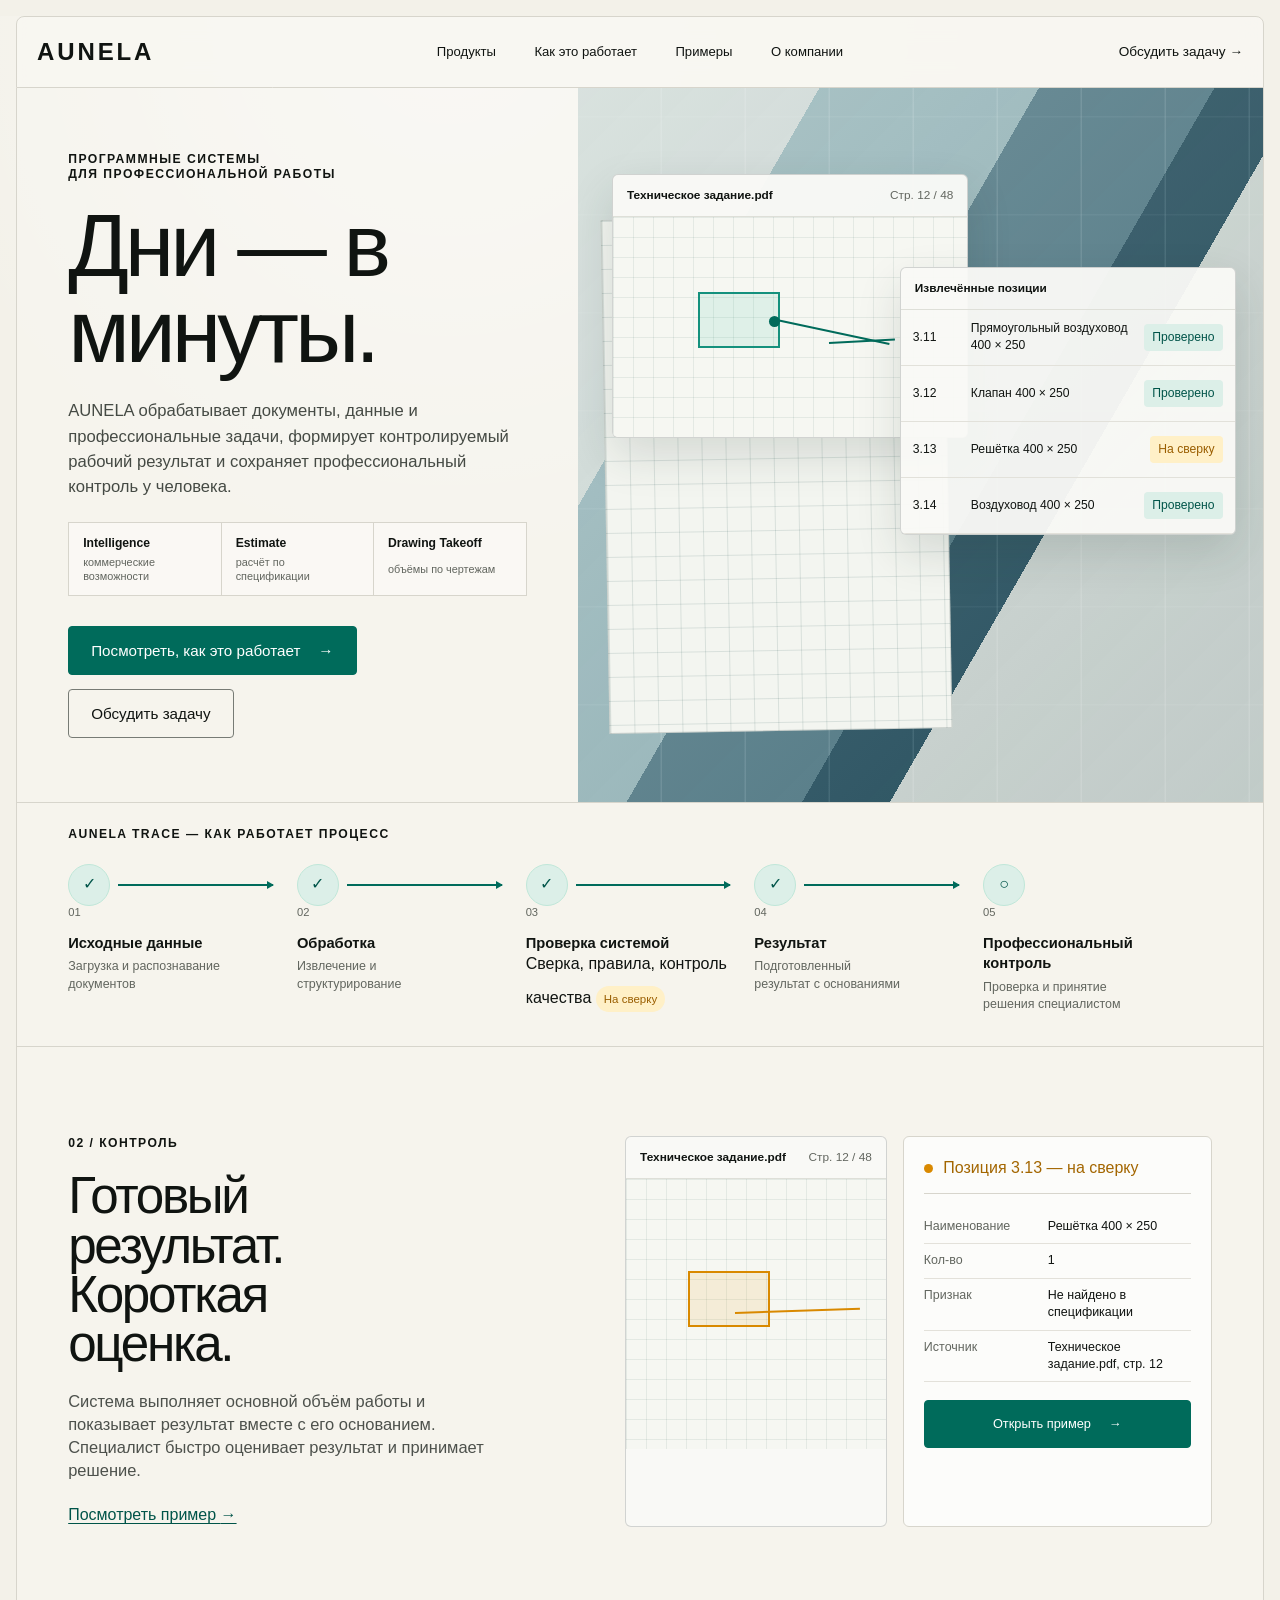
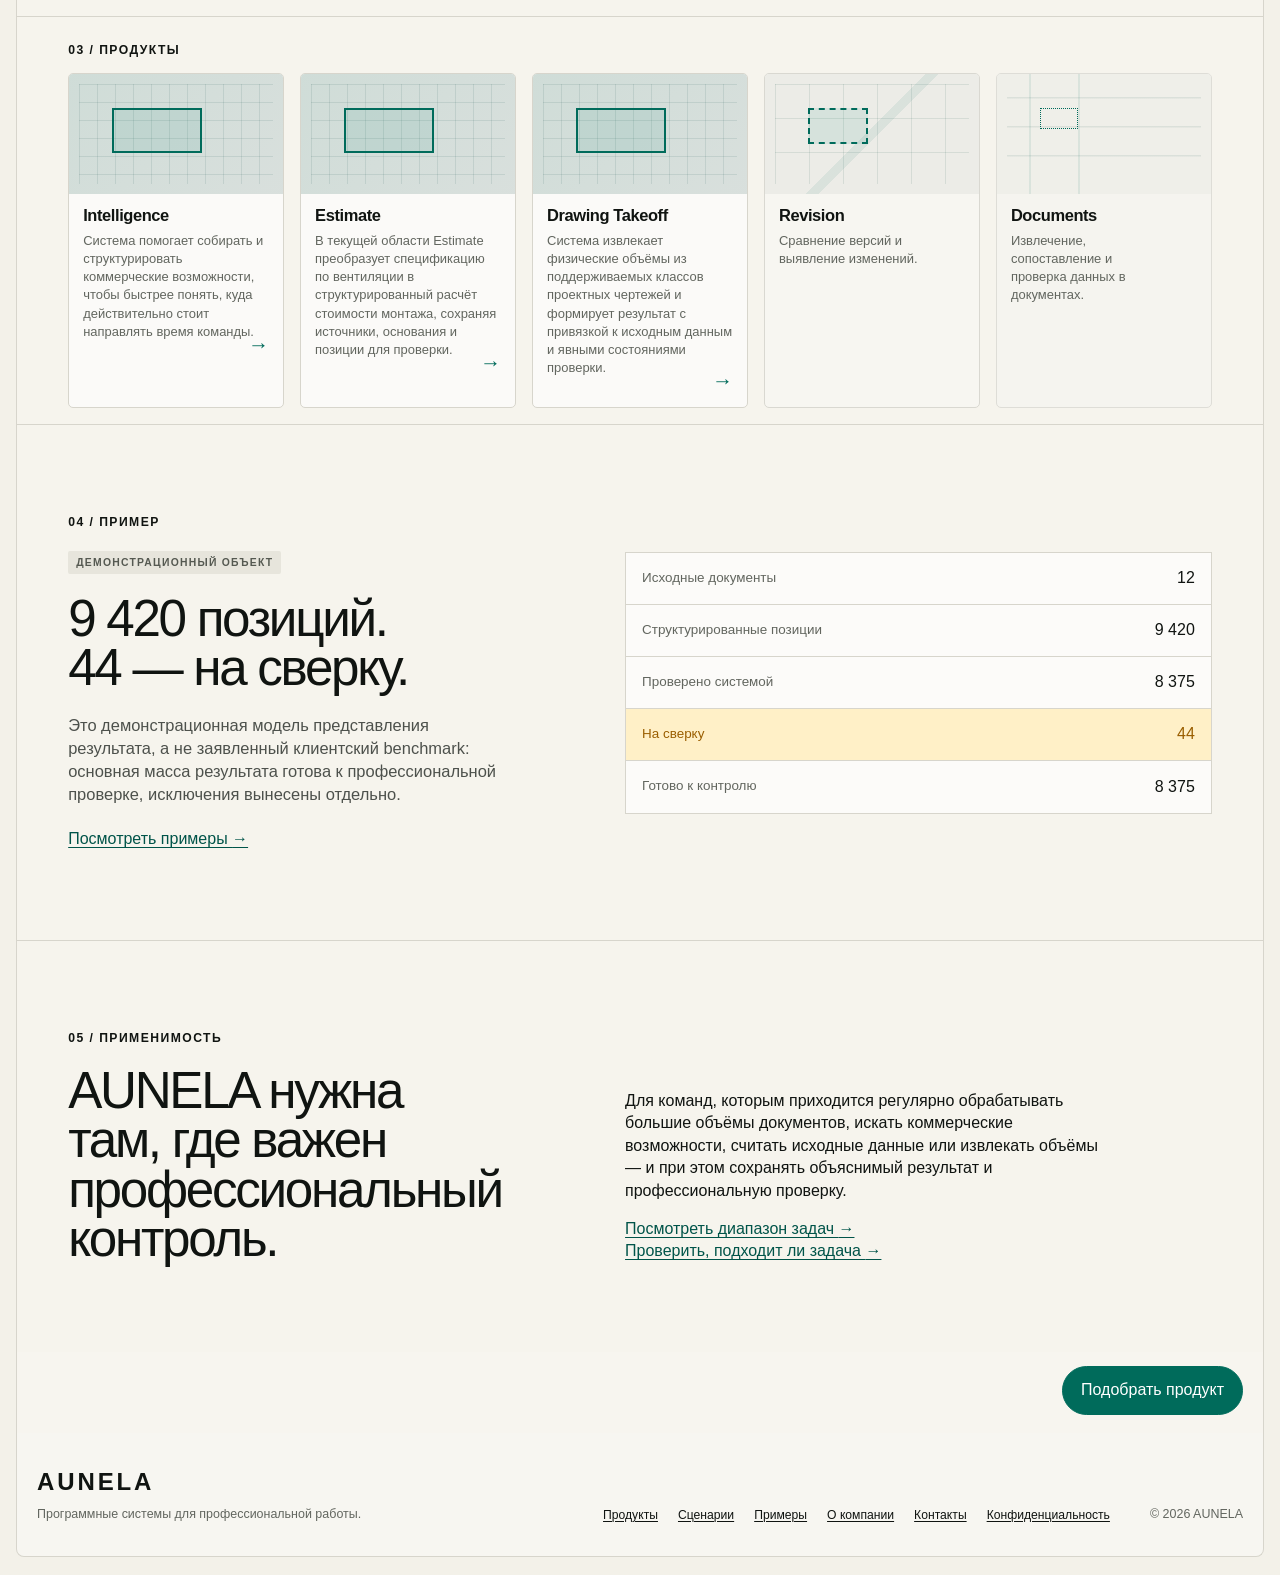
==== commit da7a59c3: "Publish generalized AUNELA capability truth" ====
--- a/index.html
+++ b/index.html
@@ -1,19 +1,19 @@
-<!DOCTYPE html><html lang="ru"> <head><meta charset="UTF-8"><meta name="viewport" content="width=device-width"><meta name="color-scheme" content="light"><meta name="theme-color" content="#f2f0e9"><link rel="icon" type="image/svg+xml" href="/favicon.svg"><title>AUNELA — программные системы для профессиональной работы</title><meta name="description" content="AUNELA — программные системы для профессиональной работы: Intelligence, Estimate и Drawing Takeoff с проверяемым результатом и профессиональным контролем."><link rel="canonical" href="https://aunela.ru/"><meta name="robots" content="noindex,nofollow,noarchive"><meta property="og:type" content="website"><meta property="og:site_name" content="AUNELA"><meta property="og:title" content="AUNELA — программные системы для профессиональной работы"><meta property="og:description" content="AUNELA — программные системы для профессиональной работы: Intelligence, Estimate и Drawing Takeoff с проверяемым результатом и профессиональным контролем."><meta property="og:url" content="https://aunela.ru/"><script type="application/ld+json">[{"@context":"https://schema.org","@type":"Organization","name":"AUNELA","url":"https://aunela.ru"},{"@context":"https://schema.org","@type":"WebSite","name":"AUNELA","url":"https://aunela.ru"}]</script><link rel="stylesheet" href="/_astro/BaseLayout.LjyLK0af.css"></head> <body> <a class="skip-link" href="#content">К содержанию</a> <header class="site-header"> <a class="brand" href="/" aria-label="AUNELA — главная">AUNELA</a> <nav class="desktop-nav" aria-label="Основная навигация"> <a href="/products/">Продукты</a> <a href="/#trace">Как это работает</a> <a href="/examples/">Примеры</a> <a href="/about/">О компании</a> </nav> <div class="header-actions">  <a class="header-cta" href="/contact/">Обсудить задачу <span aria-hidden="true">→</span></a> </div> <button class="menu-button" type="button" aria-expanded="false" aria-controls="mobile-nav"> <span class="sr-only">Открыть меню</span> <span></span><span></span> </button> </header> <nav id="mobile-nav" class="mobile-nav" aria-label="Мобильная навигация" hidden> <a href="/products/">Продукты</a> <a href="/solutions/contractors/">Для подрядчиков</a> <a href="/#trace">Как это работает</a> <a href="/examples/">Примеры</a> <a href="/about/">О компании</a> <a href="/contact/">Обсудить задачу</a> </nav> <main id="content">  <section class="hero"> <div class="hero-copy"> <p class="eyebrow">ПРОГРАММНЫЕ СИСТЕМЫ<br>ДЛЯ ПРОФЕССИОНАЛЬНОЙ РАБОТЫ</p> <h1>Дни — в минуты.</h1> <p class="hero-lead">
+<!DOCTYPE html><html lang="ru"> <head><meta charset="UTF-8"><meta name="viewport" content="width=device-width"><meta name="color-scheme" content="light"><meta name="theme-color" content="#f2f0e9"><link rel="icon" type="image/svg+xml" href="/favicon.svg"><title>AUNELA — программные системы для профессиональной работы</title><meta name="description" content="AUNELA — программные системы для профессиональной работы: Intelligence, Estimate и Drawing Takeoff с проверяемым результатом и профессиональным контролем."><link rel="canonical" href="https://aunela.ru/"><meta name="robots" content="noindex,nofollow,noarchive"><meta property="og:type" content="website"><meta property="og:site_name" content="AUNELA"><meta property="og:title" content="AUNELA — программные системы для профессиональной работы"><meta property="og:description" content="AUNELA — программные системы для профессиональной работы: Intelligence, Estimate и Drawing Takeoff с проверяемым результатом и профессиональным контролем."><meta property="og:url" content="https://aunela.ru/"><script type="application/ld+json">[{"@context":"https://schema.org","@type":"Organization","name":"AUNELA","legalName":"Индивидуальный предприниматель Кулишова Ксения Геннадьевна","identifier":[{"@type":"PropertyValue","propertyID":"ИНН","value":"595706067159"},{"@type":"PropertyValue","propertyID":"ОГРНИП","value":"324595800131352"}],"telephone":"+7 922 640-99-22","url":"https://aunela.ru"},{"@context":"https://schema.org","@type":"WebSite","name":"AUNELA","url":"https://aunela.ru"}]</script><link rel="stylesheet" href="/_astro/BaseLayout.2TW-cHnu.css"></head> <body> <a class="skip-link" href="#content">К содержанию</a> <header class="site-header"> <a class="brand" href="/" aria-label="AUNELA — главная">AUNELA</a> <nav class="desktop-nav" aria-label="Основная навигация"> <a href="/products/">Продукты</a> <a href="/#trace">Как это работает</a> <a href="/examples/">Примеры</a> <a href="/about/">О компании</a> </nav> <div class="header-actions">  <a class="header-cta" href="/contact/">Обсудить задачу <span aria-hidden="true">→</span></a> </div> <button class="menu-button" type="button" aria-expanded="false" aria-controls="mobile-nav"> <span class="sr-only">Открыть меню</span> <span></span><span></span> </button> </header> <nav id="mobile-nav" class="mobile-nav" aria-label="Мобильная навигация" hidden> <a href="/products/">Продукты</a> <a href="/capabilities/">Сценарии</a> <a href="/#trace">Как это работает</a> <a href="/examples/">Примеры</a> <a href="/about/">О компании</a> <a href="/contact/">Обсудить задачу</a> </nav> <main id="content">  <section class="hero"> <div class="hero-copy"> <p class="eyebrow">ПРОГРАММНЫЕ СИСТЕМЫ<br>ДЛЯ ПРОФЕССИОНАЛЬНОЙ РАБОТЫ</p> <h1>Дни — в минуты.</h1> <p class="hero-lead">
 AUNELA обрабатывает документы, данные и профессиональные задачи,
         формирует контролируемый рабочий результат и сохраняет профессиональный контроль у человека.
 </p> <nav class="hero-products" aria-label="Текущие продукты AUNELA"> <a href="/products/intelligence/"><strong>Intelligence</strong><span>коммерческие возможности</span></a> <a href="/products/estimate/"><strong>Estimate</strong><span>расчёт по спецификации</span></a> <a href="/products/drawing-takeoff/"><strong>Drawing Takeoff</strong><span>объёмы по чертежам</span></a> </nav> <div class="button-row"> <a class="button button-primary" href="#trace">Посмотреть, как это работает <span aria-hidden="true">→</span></a> <a class="button button-secondary" href="/contact/">Обсудить задачу</a> </div> </div> <div class="hero-proof" aria-label="Демонстрация контролируемого результата"> <div class="blueprint-grid" aria-hidden="true"></div> <div class="source-window proof-window"> <div class="window-bar"><strong>Техническое задание.pdf</strong><span>Стр. 12 / 48</span></div> <div class="drawing-canvas"> <span class="drawing-box"></span> <span class="drawing-line one"></span> <span class="drawing-line two"></span> <span class="drawing-node"></span> </div> </div> <div class="result-window proof-window"> <div class="window-bar"><strong>Извлечённые позиции</strong></div> <div class="result-row"><span>3.11</span><strong>Прямоугольный воздуховод 400 × 250</strong><em class="status-ok">Проверено</em></div> <div class="result-row"><span>3.12</span><strong>Клапан 400 × 250</strong><em class="status-ok">Проверено</em></div> <div class="result-row"><span>3.13</span><strong>Решётка 400 × 250</strong><em class="status-review">На сверку</em></div> <div class="result-row"><span>3.14</span><strong>Воздуховод 400 × 250</strong><em class="status-ok">Проверено</em></div> </div> </div> </section> <section class="trace-section" id="trace" aria-labelledby="trace-title"> <div class="section-kicker" id="trace-title">AUNELA TRACE — КАК РАБОТАЕТ ПРОЦЕСС</div> <ol class="trace-list"> <li class="trace-step"> <div class="trace-top"> <span class="trace-number">01</span> <span class="trace-dot" aria-hidden="true">✓</span> <span class="trace-line" aria-hidden="true"></span> </div> <strong>Исходные данные</strong> <span>Загрузка и распознавание документов</span>  </li><li class="trace-step"> <div class="trace-top"> <span class="trace-number">02</span> <span class="trace-dot" aria-hidden="true">✓</span> <span class="trace-line" aria-hidden="true"></span> </div> <strong>Обработка</strong> <span>Извлечение и структурирование</span>  </li><li class="trace-step"> <div class="trace-top"> <span class="trace-number">03</span> <span class="trace-dot" aria-hidden="true">✓</span> <span class="trace-line" aria-hidden="true"></span> </div> <strong>Проверка системой</strong> <span>Сверка, правила, контроль качества</span> <span class="review-branch" aria-label="Вторичная ветвь проверки">На сверку</span> </li><li class="trace-step"> <div class="trace-top"> <span class="trace-number">04</span> <span class="trace-dot" aria-hidden="true">✓</span> <span class="trace-line" aria-hidden="true"></span> </div> <strong>Результат</strong> <span>Подготовленный результат с основаниями</span>  </li><li class="trace-step"> <div class="trace-top"> <span class="trace-number">05</span> <span class="trace-dot" aria-hidden="true">○</span>  </div> <strong>Профессиональный контроль</strong> <span>Проверка и принятие решения специалистом</span>  </li> </ol> </section> <section class="control-section section-grid" aria-labelledby="control-title"> <div> <p class="section-index">02 / КОНТРОЛЬ</p> <h2 id="control-title">Готовый результат. Короткая оценка.</h2> <p class="section-lead">
 Система выполняет основной объём работы и показывает результат вместе с его основанием.
         Специалист быстро оценивает результат и принимает решение.
-</p> <a class="text-link" href="/examples/">Посмотреть пример <span aria-hidden="true">→</span></a> </div> <div class="review-panel"> <div class="source-window compact proof-window"> <div class="window-bar"><strong>Техническое задание.pdf</strong><span>Стр. 12 / 48</span></div> <div class="drawing-canvas"> <span class="drawing-box review"></span> <span class="drawing-line review"></span> </div> </div> <div class="review-card"> <p class="review-title"><span class="review-dot"></span> Позиция 3.13 — на сверку</p> <dl> <div><dt>Наименование</dt><dd>Решётка 400 × 250</dd></div> <div><dt>Кол-во</dt><dd>1</dd></div> <div><dt>Признак</dt><dd>Не найдено в спецификации</dd></div> <div><dt>Источник</dt><dd>Техническое задание.pdf, стр. 12</dd></div> </dl> <a class="button button-primary compact-button" href="/examples/">Открыть пример <span aria-hidden="true">→</span></a> </div> </div> </section> <section class="products-section" aria-labelledby="products-title"> <div class="section-heading-row"> <p class="section-index">03 / ПРОДУКТЫ</p> <h2 id="products-title" class="sr-only">Продукты AUNELA</h2> </div> <div class="product-grid"> <a href="/products/intelligence/" class="product-card material-level-1"> <div class="product-visual" aria-hidden="true"> <span class="visual-grid"></span> <span class="visual-mark"></span> </div> <div class="product-copy">  <h3>Intelligence</h3> <p>Система помогает собирать и структурировать коммерческие возможности, чтобы быстрее понять, куда действительно стоит направлять время команды.</p> <span class="card-arrow" aria-hidden="true">→</span> </div> </a><a href="/products/estimate/" class="product-card material-level-1"> <div class="product-visual" aria-hidden="true"> <span class="visual-grid"></span> <span class="visual-mark"></span> </div> <div class="product-copy">  <h3>Estimate</h3> <p>AUNELA преобразует исходную спецификацию в структурированный расчёт, сохраняя источник, основания и позиции, которые требуют внимания специалиста.</p> <span class="card-arrow" aria-hidden="true">→</span> </div> </a><a href="/products/drawing-takeoff/" class="product-card material-level-1"> <div class="product-visual" aria-hidden="true"> <span class="visual-grid"></span> <span class="visual-mark"></span> </div> <div class="product-copy">  <h3>Drawing Takeoff</h3> <p>Система извлекает физические объёмы из проектных чертежей и формирует результат с привязкой к исходным данным и явными состояниями проверки.</p> <span class="card-arrow" aria-hidden="true">→</span> </div> </a> <article class="product-card material-level-2"> <div class="product-visual" aria-hidden="true"> <span class="visual-grid"></span> <span class="visual-mark"></span> </div> <div class="product-copy">  <h3>Revision</h3> <p>Сравнение версий и выявление изменений.</p>  </div> </article><article class="product-card material-level-3"> <div class="product-visual" aria-hidden="true"> <span class="visual-grid"></span> <span class="visual-mark"></span> </div> <div class="product-copy">  <h3>Documents</h3> <p>Извлечение, сопоставление и проверка данных в документах.</p>  </div> </article> </div> </section> <section class="evidence-section section-grid"> <div> <p class="section-index">04 / ПРИМЕР</p> <p class="demo-label">ДЕМОНСТРАЦИОННЫЙ ОБЪЕКТ</p> <h2>9 420 позиций.<br>44 — на сверку.</h2> <p class="section-lead">
+</p> <a class="text-link" href="/examples/">Посмотреть пример <span aria-hidden="true">→</span></a> </div> <div class="review-panel"> <div class="source-window compact proof-window"> <div class="window-bar"><strong>Техническое задание.pdf</strong><span>Стр. 12 / 48</span></div> <div class="drawing-canvas"> <span class="drawing-box review"></span> <span class="drawing-line review"></span> </div> </div> <div class="review-card"> <p class="review-title"><span class="review-dot"></span> Позиция 3.13 — на сверку</p> <dl> <div><dt>Наименование</dt><dd>Решётка 400 × 250</dd></div> <div><dt>Кол-во</dt><dd>1</dd></div> <div><dt>Признак</dt><dd>Не найдено в спецификации</dd></div> <div><dt>Источник</dt><dd>Техническое задание.pdf, стр. 12</dd></div> </dl> <a class="button button-primary compact-button" href="/examples/">Открыть пример <span aria-hidden="true">→</span></a> </div> </div> </section> <section class="products-section" aria-labelledby="products-title"> <div class="section-heading-row"> <p class="section-index">03 / ПРОДУКТЫ</p> <h2 id="products-title" class="sr-only">Продукты AUNELA</h2> </div> <div class="product-grid"> <a href="/products/intelligence/" class="product-card material-level-1"> <div class="product-visual" aria-hidden="true"> <span class="visual-grid"></span> <span class="visual-mark"></span> </div> <div class="product-copy">  <h3>Intelligence</h3> <p>Система помогает собирать и структурировать коммерческие возможности, чтобы быстрее понять, куда действительно стоит направлять время команды.</p> <span class="card-arrow" aria-hidden="true">→</span> </div> </a><a href="/products/estimate/" class="product-card material-level-1"> <div class="product-visual" aria-hidden="true"> <span class="visual-grid"></span> <span class="visual-mark"></span> </div> <div class="product-copy">  <h3>Estimate</h3> <p>В текущей области Estimate преобразует спецификацию по вентиляции в структурированный расчёт стоимости монтажа, сохраняя источники, основания и позиции для проверки.</p> <span class="card-arrow" aria-hidden="true">→</span> </div> </a><a href="/products/drawing-takeoff/" class="product-card material-level-1"> <div class="product-visual" aria-hidden="true"> <span class="visual-grid"></span> <span class="visual-mark"></span> </div> <div class="product-copy">  <h3>Drawing Takeoff</h3> <p>Система извлекает физические объёмы из поддерживаемых классов проектных чертежей и формирует результат с привязкой к исходным данным и явными состояниями проверки.</p> <span class="card-arrow" aria-hidden="true">→</span> </div> </a> <article class="product-card material-level-2"> <div class="product-visual" aria-hidden="true"> <span class="visual-grid"></span> <span class="visual-mark"></span> </div> <div class="product-copy">  <h3>Revision</h3> <p>Сравнение версий и выявление изменений.</p>  </div> </article><article class="product-card material-level-3"> <div class="product-visual" aria-hidden="true"> <span class="visual-grid"></span> <span class="visual-mark"></span> </div> <div class="product-copy">  <h3>Documents</h3> <p>Извлечение, сопоставление и проверка данных в документах.</p>  </div> </article> </div> </section> <section class="evidence-section section-grid"> <div> <p class="section-index">04 / ПРИМЕР</p> <p class="demo-label">ДЕМОНСТРАЦИОННЫЙ ОБЪЕКТ</p> <h2>9 420 позиций.<br>44 — на сверку.</h2> <p class="section-lead">
 Это демонстрационная модель представления результата, а не заявленный клиентский benchmark:
         основная масса результата готова к профессиональной проверке, исключения вынесены отдельно.
 </p> <a class="text-link" href="/examples/">Посмотреть примеры <span aria-hidden="true">→</span></a> </div> <div class="evidence-ledger" aria-label="Демонстрационный реестр результата"> <div><span>Исходные документы</span><strong>12</strong></div> <div><span>Структурированные позиции</span><strong>9 420</strong></div> <div><span>Проверено системой</span><strong>8 375</strong></div> <div class="review-ledger"><span>На сверку</span><strong>44</strong></div> <div><span>Готово к контролю</span><strong>8 375</strong></div> </div> </section> <section class="fit-section section-grid"> <div> <p class="section-index">05 / ПРИМЕНИМОСТЬ</p> <h2>AUNELA нужна там, где важен профессиональный контроль.</h2> </div> <div> <p>
 Для команд, которым приходится регулярно обрабатывать большие объёмы документов,
         искать коммерческие возможности, считать исходные данные или извлекать объёмы —
         и при этом сохранять объяснимый результат и профессиональную проверку.
-</p> <a class="text-link" href="/solutions/contractors/">Для подрядных и генподрядных компаний <span aria-hidden="true">→</span></a> <br> <a class="text-link" href="/contact/">Проверить, подходит ли задача <span aria-hidden="true">→</span></a> </div> </section>  </main> <div class="agent-slot" data-agent-slot data-agent-mode="fallback"> <button class="agent-launcher" type="button" aria-expanded="false" aria-controls="agent-panel">
+</p> <a class="text-link" href="/capabilities/">Посмотреть диапазон задач <span aria-hidden="true">→</span></a> <br> <a class="text-link" href="/contact/">Проверить, подходит ли задача <span aria-hidden="true">→</span></a> </div> </section>  </main> <div class="agent-slot" data-agent-slot data-agent-mode="fallback"> <button class="agent-launcher" type="button" aria-expanded="false" aria-controls="agent-panel">
 Подобрать продукт
-</button> <aside id="agent-panel" class="agent-panel" hidden aria-label="Помощник по продуктам AUNELA"> <div class="agent-head"> <div> <p class="section-index">AUNELA / ПОМОЩНИК</p> <strong>Что вы хотите сократить?</strong> </div> <button class="agent-close" type="button" aria-label="Закрыть">×</button> </div> <nav class="agent-choices" aria-label="Быстрый подбор продукта"> <a href="/products/intelligence/"> <strong>Поиск возможностей</strong> <span>Тендеры, закупки, коммерческий контекст →</span> </a> <a href="/products/estimate/"> <strong>Расчёт по спецификации</strong> <span>Из исходных позиций в контролируемый расчёт →</span> </a> <a href="/products/drawing-takeoff/"> <strong>Объёмы по чертежам</strong> <span>Из проектных листов в проверяемый takeoff →</span> </a> </nav> <div class="agent-fallback"> <p>Диалоговый агент подключается как отдельный сервис. Этот публичный маршрут работает независимо от него.</p> <a href="/contact/">Обсудить задачу →</a> </div> </aside> </div> <script type="module">var e=document.querySelector(`[data-agent-slot]`),t=e?.querySelector(`.agent-launcher`),n=e?.querySelector(`.agent-panel`),r=e?.querySelector(`.agent-close`);function i(e){!t||!n||(t.setAttribute(`aria-expanded`,String(e)),n.hidden=!e,e&&r?.focus())}t?.addEventListener(`click`,()=>{i(t.getAttribute(`aria-expanded`)!==`true`)}),r?.addEventListener(`click`,()=>i(!1)),document.addEventListener(`keydown`,e=>{e.key===`Escape`&&i(!1)});</script> <footer class="site-footer"> <div> <a class="brand" href="/">AUNELA</a> <p>Программные системы для профессиональной работы.</p> </div> <nav aria-label="Навигация в подвале"> <a href="/products/">Продукты</a> <a href="/solutions/contractors/">Для подрядчиков</a> <a href="/examples/">Примеры</a> <a href="/about/">О компании</a> <a href="/contact/">Контакты</a> <a href="/privacy/">Конфиденциальность</a> </nav> <p class="footer-note">© 2026 AUNELA</p> </footer> <script>
+</button> <aside id="agent-panel" class="agent-panel" hidden aria-label="Помощник по продуктам AUNELA"> <div class="agent-head"> <div> <p class="section-index">AUNELA / ПОМОЩНИК</p> <strong>Что вы хотите сократить?</strong> </div> <button class="agent-close" type="button" aria-label="Закрыть">×</button> </div> <nav class="agent-choices" aria-label="Быстрый подбор продукта"> <a href="/products/intelligence/"> <strong>Поиск возможностей</strong> <span>Тендеры, закупки, коммерческий контекст →</span> </a> <a href="/products/estimate/"> <strong>Расчёт по спецификации</strong> <span>Из исходных позиций в контролируемый расчёт →</span> </a> <a href="/products/drawing-takeoff/"> <strong>Объёмы по чертежам</strong> <span>Из проектных листов в проверяемый takeoff →</span> </a> </nav> <div class="agent-fallback"> <p>Диалоговый агент подключается как отдельный сервис. Этот публичный маршрут работает независимо от него.</p> <a href="/contact/">Обсудить задачу →</a> </div> </aside> </div> <script type="module">var e=document.querySelector(`[data-agent-slot]`),t=e?.querySelector(`.agent-launcher`),n=e?.querySelector(`.agent-panel`),r=e?.querySelector(`.agent-close`);function i(e){!t||!n||(t.setAttribute(`aria-expanded`,String(e)),n.hidden=!e,e&&r?.focus())}t?.addEventListener(`click`,()=>{i(t.getAttribute(`aria-expanded`)!==`true`)}),r?.addEventListener(`click`,()=>i(!1)),document.addEventListener(`keydown`,e=>{e.key===`Escape`&&i(!1)});</script> <footer class="site-footer"> <div> <a class="brand" href="/">AUNELA</a> <p>Программные системы для профессиональной работы.</p> </div> <nav aria-label="Навигация в подвале"> <a href="/products/">Продукты</a> <a href="/capabilities/">Сценарии</a> <a href="/examples/">Примеры</a> <a href="/about/">О компании</a> <a href="/contact/">Контакты</a> <a href="/privacy/">Конфиденциальность</a> </nav> <p class="footer-note">© 2026 AUNELA</p> </footer> <script>
       const button = document.querySelector('.menu-button');
       const menu = document.querySelector('#mobile-nav');
       button?.addEventListener('click', () => {
--- a/_astro/BaseLayout.2TW-cHnu.css
+++ b/_astro/BaseLayout.2TW-cHnu.css
@@ -0,0 +1 @@
+:root{--bg:#f3f1e9;--paper:#f8f7f2;--ink:#101411;--muted:#62665f;--line:#d7d5cc;--green:#006b5b;--green-dark:#005449;--mint:#dcefe8;--mint-strong:#bfe6d8;--amber:#d98900;--amber-bg:#fff0c7;--radius:8px;--max:1480px;--page:clamp(20px, 4vw, 64px);--display:clamp(3.4rem, 7vw, 7.9rem);--h2:clamp(2.25rem, 4vw, 5rem);color:var(--ink);background:var(--bg);font-synthesis:none;font-family:Arial,Helvetica Neue,Helvetica,sans-serif}*{box-sizing:border-box}html{scroll-behavior:smooth}body{background:radial-gradient(circle at 35% 0%, #ffffffc7, transparent 34rem), var(--bg);min-width:320px;color:var(--ink);margin:0;line-height:1.4}a{color:inherit;text-underline-offset:.18em;text-decoration-thickness:1px}button,a{-webkit-tap-highlight-color:transparent}button{font:inherit;color:inherit}p{margin:0 0 1rem}h1,h2,h3{letter-spacing:-.045em;margin:0;font-weight:400;line-height:.96}h1{font-size:var(--display)}h2{font-size:var(--h2)}h3{font-size:1.45rem}.sr-only{clip:rect(0,0,0,0);white-space:nowrap;border:0;width:1px;height:1px;margin:-1px;padding:0;overflow:hidden;position:absolute!important}.skip-link{z-index:1000;background:var(--ink);color:#fff;padding:10px 14px;position:fixed;top:8px;left:8px;transform:translateY(-150%)}.skip-link:focus{transform:none}.site-header{width:min(calc(100% - 32px),var(--max));border:1px solid var(--line);border-radius:var(--radius) var(--radius) 0 0;backdrop-filter:blur(12px);z-index:20;background:#f8f7f2ed;grid-template-columns:1fr auto 1fr;align-items:center;min-height:72px;margin:16px auto 0;padding:0 20px;display:grid;position:relative}.brand{letter-spacing:.12em;width:max-content;font-size:1.5rem;font-weight:700;text-decoration:none;display:inline-block}.desktop-nav{align-items:center;gap:clamp(20px,3vw,46px);display:flex}.desktop-nav a,.utility-link{font-size:.82rem;text-decoration:none}.desktop-nav a:hover,.utility-link:hover{text-decoration:underline}.header-actions{justify-content:flex-end;align-items:center;gap:20px;display:flex}.header-cta{white-space:nowrap;font-size:.85rem;text-decoration:none}.menu-button,.mobile-nav{display:none}main{width:min(calc(100% - 32px),var(--max));border-left:1px solid var(--line);border-right:1px solid var(--line);background:#f8f7f294;margin:0 auto}.hero{border-bottom:1px solid var(--line);grid-template-columns:.9fr 1.1fr;min-height:560px;display:grid;overflow:hidden}.hero-copy{padding:clamp(32px,5vw,72px) var(--page);align-self:center}.eyebrow,.section-kicker,.section-index,.demo-label{letter-spacing:.12em;text-transform:uppercase;margin:0 0 20px;font-size:.76rem;font-weight:700;line-height:1.25}.hero h1{max-width:8ch}.hero-lead{color:#454a44;max-width:760px;margin-top:24px;font-size:clamp(1rem,1.3vw,1.25rem);line-height:1.52}.button-row{flex-wrap:wrap;align-items:center;gap:14px;margin-top:30px;display:flex}.button{border:1px solid var(--green);border-radius:4px;justify-content:center;align-items:center;gap:18px;min-height:48px;padding:13px 22px;font-size:.95rem;text-decoration:none;transition:transform .18s,background .18s;display:inline-flex}.button:hover{transform:translateY(-1px)}.button-primary{background:var(--green);color:#fff}.button-primary:hover{background:var(--green-dark)}.button-secondary{background:0 0;border-color:#777b75}.text-link{color:var(--green-dark);font-size:1rem}.hero-proof{background:linear-gradient(135deg,#ddebe83d,#3967751f),linear-gradient(120deg,#d7dedb 0 22%,#9bb8bc 22% 42%,#527884 42% 58%,#244b5a 58% 66%,#d4d9d4 66%);min-height:560px;position:relative;overflow:hidden}.hero-proof:after{content:"";mix-blend-mode:soft-light;background:repeating-linear-gradient(90deg,#0000 0 82px,#ffffff47 83px 84px),repeating-linear-gradient(0deg,#0000 0 96px,#ffffff1f 97px 98px);position:absolute;inset:0}.blueprint-grid{z-index:1;background-color:#f3f5f0;background-image:linear-gradient(#1648441f 1px,#0000 1px),linear-gradient(90deg,#1648441f 1px,#0000 1px),none;background-position:0 0,0 0,0 0;background-repeat:repeat,repeat,repeat;background-size:24px 24px;background-attachment:scroll,scroll,scroll;background-origin:padding-box,padding-box,padding-box;background-clip:border-box,border-box,border-box;border:1px solid #172e2d2e;position:absolute;inset:18% 46% 10% 4%;transform:rotate(-1deg)}.proof-window{z-index:3;background:#f9f9f6f5;border:1px solid #1e2a282e;border-radius:6px;position:absolute;overflow:hidden;box-shadow:0 18px 45px #1a302d24}.source-window{width:52%;top:12%;left:5%}.result-window{width:49%;top:25%;right:4%}.window-bar{border-bottom:1px solid #dedfd8;justify-content:space-between;align-items:center;gap:12px;min-height:42px;padding:11px 14px;font-size:.74rem;display:flex}.window-bar span{color:var(--muted)}.drawing-canvas{background-color:#f6f7f2;background-image:linear-gradient(#0c403b14 1px,#0000 1px),linear-gradient(90deg,#0c403b14 1px,#0000 1px),none;background-position:0 0,0 0,0 0;background-repeat:repeat,repeat,repeat;background-size:20px 20px;background-attachment:scroll,scroll,scroll;background-origin:padding-box,padding-box,padding-box;background-clip:border-box,border-box,border-box;min-height:220px;position:relative}.drawing-box{background:#3fb89b1f;border:2px solid #14917d;width:82px;height:56px;position:absolute;top:34%;left:24%}.drawing-node{background:var(--green);border-radius:50%;width:11px;height:11px;position:absolute;top:45%;left:44%}.drawing-line{background:var(--green);transform-origin:0;height:2px;position:absolute}.drawing-line.one{width:120px;top:46%;left:45%;transform:rotate(12deg)}.drawing-line.two{width:66px;top:57%;left:61%;transform:rotate(-3deg)}.result-row{border-bottom:1px solid #e2e1da;grid-template-columns:48px 1fr auto;align-items:center;gap:10px;min-height:56px;padding:7px 12px;font-size:.76rem;display:grid}.result-row strong{font-weight:400}.result-row em,.status-review,.status-ok{white-space:nowrap;border-radius:4px;padding:5px 8px;font-style:normal}.status-ok{color:var(--green-dark);background:var(--mint)}.status-review{color:#9a5e00;background:var(--amber-bg)}.trace-section{padding:24px var(--page) 32px;border-bottom:1px solid var(--line)}.trace-list{grid-template-columns:repeat(5,1fr);gap:0;margin:0;padding:0;list-style:none;display:grid}.trace-step{min-width:0;padding-right:24px;position:relative}.trace-top{align-items:center;height:44px;display:flex;position:relative}.trace-number{color:var(--muted);font-size:.7rem;position:absolute;top:42px;left:0}.trace-dot{background:var(--mint);border:1px solid var(--mint-strong);width:42px;height:42px;color:var(--green-dark);z-index:2;border-radius:50%;place-items:center;font-weight:700;display:grid;position:relative}.trace-line{background:var(--green);flex:1;height:2px;margin-left:8px;position:relative}.trace-line:after{content:"";border-left:7px solid var(--green);border-top:4px solid #0000;border-bottom:4px solid #0000;width:0;height:0;position:absolute;top:-3px;right:-1px}.trace-step strong{margin-top:26px;font-size:.92rem;display:block}.trace-step>span:last-of-type:not(.review-branch){color:var(--muted);max-width:22ch;margin-top:5px;font-size:.78rem;display:block}.review-branch{color:#9a5e00;background:var(--amber-bg);border-radius:99px;margin-top:10px;padding:5px 8px;font-size:.72rem;display:inline-flex}.section-grid{padding:clamp(54px,7vw,100px) var(--page);border-bottom:1px solid var(--line);grid-template-columns:.9fr 1.1fr;gap:clamp(36px,6vw,100px);display:grid}.section-grid h2{max-width:12ch}.section-lead{color:#4d514c;max-width:49ch;margin:22px 0;font-size:1.03rem}.control-section>div:first-child{align-self:center}.review-panel{grid-template-columns:1fr 1.18fr;align-items:stretch;gap:16px;display:grid}.review-panel .proof-window{width:auto;box-shadow:none;position:relative;inset:auto}.review-panel .drawing-canvas{min-height:270px}.drawing-box.review{border-color:var(--amber);background:#e69d161f}.drawing-line.review{background:var(--amber);width:125px;top:49%;left:42%;transform:rotate(-2deg)}.review-card{border:1px solid var(--line);background:#ffffffb8;border-radius:6px;padding:20px}.review-title{color:#a36600;border-bottom:1px solid var(--line);padding-bottom:13px}.review-dot{background:var(--amber);border-radius:50%;width:9px;height:9px;margin-right:6px;display:inline-block}.review-card dl{margin:0 0 18px}.review-card dl div{border-bottom:1px solid #e3e1da;grid-template-columns:110px 1fr;gap:14px;padding:8px 0;font-size:.78rem;display:grid}.review-card dt{color:var(--muted)}.review-card dd{margin:0}.compact-button{width:100%;font-size:.8rem}.products-section{padding:26px var(--page) 16px;border-bottom:1px solid var(--line)}.section-heading-row{min-height:30px}.product-grid{grid-template-columns:repeat(5,1fr);gap:16px;display:grid}.product-grid-three{grid-template-columns:repeat(3,1fr)}.product-card{border:1px solid var(--line);background:#ffffff9e;border-radius:5px;min-width:0;text-decoration:none;transition:transform .18s,border-color .18s;overflow:hidden}a.product-card:hover{border-color:#acaea7;transform:translateY(-2px)}.product-visual{background:linear-gradient(135deg,#10675a1c,#30586214),#e7ebe7;height:120px;position:relative;overflow:hidden}.visual-grid{background-color:#0000;background-image:linear-gradient(#0a49411a 1px,#0000 1px),linear-gradient(90deg,#0a49411a 1px,#0000 1px);background-position:0 0,0 0;background-repeat:repeat,repeat;background-size:18px 18px;background-attachment:scroll,scroll;background-origin:padding-box,padding-box;background-clip:border-box,border-box;position:absolute;inset:10px}.visual-mark{border:2px solid var(--green);background:#1688741a;width:42%;height:38%;position:absolute;top:28%;left:20%}.product-copy{min-height:150px;padding:14px;position:relative}.product-copy h3{letter-spacing:-.025em;font-size:1.03rem;font-weight:700}.product-copy p{color:var(--muted);margin-top:8px;font-size:.81rem}.card-arrow{color:var(--green);font-size:1.3rem;position:absolute;bottom:12px;right:14px}.product-label{color:var(--muted);font-size:.68rem}.material-level-2{background:#f7f6f1;border-color:#d9d8d1}.material-level-2 .product-visual{background:linear-gradient(135deg,#0000 0 48%,#006b5b14 48% 52%,#0000 52%),#ecece7}.material-level-2 .visual-grid{background-color:#0000;background-image:linear-gradient(#0a49411a 1px,#0000 1px),linear-gradient(90deg,#0a49411a 1px,#0000 1px);background-position:0 0,0 0;background-repeat:repeat,repeat;background-size:34px 34px;background-attachment:scroll,scroll;background-origin:padding-box,padding-box;background-clip:border-box,border-box}.material-level-2 .visual-mark{border-style:dashed;width:28%;height:30%}.material-level-3{background:#f5f4ef;border-color:#deddd7}.material-level-3 .product-visual{background:linear-gradient(90deg,#0000 0 15%,#006b5b17 15% 16%,#0000 16% 38%,#006b5b17 38% 39%,#0000 39%),#efefe9}.material-level-3 .visual-grid{background:repeating-linear-gradient(0deg,#0000 0 27px,#0a494117 28px 29px)}.material-level-3 .visual-mark{background:0 0;border-style:dotted;border-width:1px;width:18%;height:18%}.material-level-3 .product-copy p{max-width:22ch}.demo-label{color:#555951;background:#e7e5dc;border-radius:2px;padding:5px 8px;font-size:.65rem;display:inline-block}.evidence-ledger{border:1px solid var(--line);background:#ffffffad;align-self:center}.evidence-ledger div{border-bottom:1px solid var(--line);justify-content:space-between;align-items:center;gap:16px;min-height:52px;padding:0 16px;display:flex}.evidence-ledger div:last-child{border-bottom:0}.evidence-ledger span{color:var(--muted);font-size:.84rem}.evidence-ledger strong{font-size:1rem;font-weight:400}.evidence-ledger .review-ledger{background:var(--amber-bg)}.evidence-ledger .review-ledger span,.evidence-ledger .review-ledger strong{color:#9a5e00}.fit-section{border-bottom:0}.fit-section h2{max-width:14ch}.fit-section>div:last-child{align-self:end;max-width:55ch}.page-hero{padding:clamp(60px,9vw,140px) var(--page);border-bottom:1px solid var(--line)}.page-hero.narrow h1{max-width:12ch}.page-hero.narrow .hero-lead{max-width:62ch}.product-detail-hero{grid-template-columns:1.15fr .85fr;gap:80px;display:grid}.product-detail-hero h1{max-width:10ch}.product-proof-card{border:1px solid var(--line);background:#ffffffa3;border-radius:6px;align-self:end;padding:24px}.mini-ledger{border-top:1px solid var(--line);grid-template-columns:1fr 1fr;margin-bottom:20px;display:grid}.mini-ledger span,.mini-ledger strong{border-bottom:1px solid var(--line);padding:11px 0;font-size:.78rem}.mini-ledger span{color:var(--muted)}.mini-ledger strong{text-align:right;font-weight:400}.fine-print,.page-note{color:var(--muted);font-size:.76rem;line-height:1.5}.page-section{border-bottom:1px solid var(--line)}.process-detail{padding:clamp(52px,7vw,96px) var(--page);grid-template-columns:repeat(3,1fr);display:grid}.process-column{border-right:1px solid var(--line);min-width:0;padding:0 clamp(22px,3vw,46px)}.process-column:first-child{padding-left:0}.process-column:last-child{border-right:0;padding-right:0}.process-column h2{margin-bottom:24px;font-size:clamp(1.6rem,2.3vw,2.7rem)}.plain-list{margin:0;padding:0;list-style:none}.plain-list li{border-bottom:1px solid var(--line);color:#444943;padding:12px 0 12px 20px;position:relative}.plain-list li:before{content:"—";color:var(--green);position:absolute;left:0}.strong-list li{color:var(--ink);font-size:1.08rem}.human-control-note{border-left:3px solid var(--green);background:var(--mint);margin-top:34px;padding:24px}.human-control-note p:last-child{margin-bottom:0}.page-cta{padding:clamp(60px,8vw,120px) var(--page)}.page-cta h2{max-width:14ch}.portfolio-next{border-bottom:0}.developing-list{align-self:center}.developing-row{border-top:1px solid var(--line);grid-template-columns:160px 1fr;gap:20px;padding:20px 0;display:grid}.developing-row h3{font-size:1.1rem;font-weight:700}.developing-row p{color:var(--muted);margin:0}.example-index{padding:0 var(--page)}.example-row{border-bottom:1px solid var(--line);grid-template-columns:80px 1fr 40px;align-items:center;gap:24px;min-height:160px;text-decoration:none;display:grid}.example-row h2{font-size:clamp(2rem,4vw,4rem)}.example-row p{color:var(--muted);max-width:70ch;margin-top:10px}.example-row .card-arrow{justify-self:end;position:static}.page-note{padding:24px var(--page) 70px;max-width:90ch}.example-proof{padding:0 var(--page);grid-template-columns:repeat(5,1fr);display:grid}.example-proof article{border-right:1px solid var(--line);min-height:340px;padding:28px 22px;position:relative}.example-proof article:first-child{border-left:1px solid var(--line)}.example-proof h2{max-width:12ch;margin-bottom:22px;font-size:1.6rem}.example-proof p:last-child{color:var(--muted);font-size:.9rem}.example-proof .human-proof{background:var(--mint)}.proof-num{color:#b5b7b0;letter-spacing:-.05em;margin-bottom:48px;font-size:3rem;display:block}.status-review.large{margin-top:14px;padding:8px 12px;display:inline-flex}.contact-grid{padding:clamp(50px,7vw,96px) var(--page);grid-template-columns:1fr 1fr;gap:24px;display:grid}.contact-card{border:1px solid var(--line);background:#ffffff94;padding:clamp(26px,4vw,54px)}.contact-card.primary{background:var(--mint);border-color:#b8d8cd}.numbered{counter-reset:steps}.numbered li{padding-left:32px}.numbered li:before{counter-increment:steps;content:"0" counter(steps);font-size:.7rem;top:15px}.site-footer{width:min(calc(100% - 32px),var(--max));border:1px solid var(--line);border-radius:0 0 var(--radius) var(--radius);background:#f8f7f2d9;border-top:0;grid-template-columns:1fr auto auto;align-items:end;gap:40px;min-height:120px;margin:0 auto 18px;padding:32px 20px;display:grid}.site-footer p{color:var(--muted);margin:8px 0 0;font-size:.78rem}.site-footer nav{flex-wrap:wrap;gap:20px;display:flex}.site-footer nav a{font-size:.76rem}.footer-note{white-space:nowrap}.agent-slot{z-index:40;width:min(calc(100% - 32px),var(--max));border-left:1px solid var(--line);border-right:1px solid var(--line);background:#f8f7f2b8;justify-content:flex-end;margin:0 auto;padding:14px 20px 18px;display:flex;position:relative}.agent-launcher{border:1px solid var(--green);background:var(--green);color:#fff;min-height:48px;box-shadow:none;cursor:pointer;border-radius:99px;padding:12px 18px}.agent-panel{border:1px solid var(--line);background:#f9f8f3;border-radius:8px;width:min(390px,100vw - 32px);max-height:min(640px,100vh - 110px);position:absolute;bottom:70px;right:20px;overflow:auto;box-shadow:0 24px 80px #1f2c2833}.agent-head{border-bottom:1px solid var(--line);justify-content:space-between;align-items:start;gap:20px;padding:20px;display:flex}.agent-head .section-index{margin-bottom:6px}.agent-close{cursor:pointer;background:0 0;border:0;width:40px;height:40px;font-size:1.5rem}.agent-choices{display:grid}.agent-choices a{border-bottom:1px solid var(--line);gap:4px;padding:16px 20px;text-decoration:none;display:grid}.agent-choices a:hover{background:var(--mint)}.agent-choices span{color:var(--muted);font-size:.78rem}.agent-fallback{padding:18px 20px;font-size:.8rem}.agent-fallback p{color:var(--muted)}@media (width<=1050px){.site-header{grid-template-columns:1fr auto}.desktop-nav,.header-actions{display:none}.menu-button{cursor:pointer;background:0 0;border:0;align-content:center;justify-self:end;gap:6px;width:48px;height:48px;display:grid}.menu-button span:not(.sr-only){background:var(--ink);width:23px;height:1px}.mobile-nav{width:min(calc(100% - 32px),var(--max));border:1px solid var(--line);z-index:19;background:#f8f7f2;border-top:0;margin:0 auto;display:grid;position:relative}.mobile-nav[hidden]{display:none}.mobile-nav a{border-bottom:1px solid var(--line);padding:15px 20px;text-decoration:none}.hero{grid-template-columns:1fr}.hero-proof{min-height:480px}.trace-list{grid-template-columns:repeat(5,minmax(150px,1fr));padding-bottom:12px;overflow-x:auto}.section-grid{grid-template-columns:1fr}.review-panel{grid-template-columns:1fr 1fr}.product-grid{grid-template-columns:repeat(3,1fr)}.product-detail-hero{grid-template-columns:1fr;gap:44px}.process-detail{grid-template-columns:1fr;gap:36px}.process-column{border-right:0;border-bottom:1px solid var(--line);padding:0 0 36px}.process-column:last-child{border-bottom:0}.example-proof{grid-template-columns:repeat(2,1fr)}.example-proof article{border:1px solid var(--line);margin:-1px 0 0 -1px}}@media (width<=720px){:root{--page:20px;--display:clamp(3rem,15vw,5.3rem);--h2:clamp(2.2rem,10vw,3.5rem)}body{background:var(--bg)}.site-header,main,.site-footer,.mobile-nav{width:calc(100% - 20px)}.site-header{min-height:62px;margin-top:10px;padding:0 14px}.brand{font-size:1.15rem}.hero{min-height:auto}.hero-copy{padding:38px var(--page) 34px}.hero h1{max-width:7ch}.eyebrow{margin-bottom:16px;font-size:.67rem}.hero-lead{margin-top:18px;font-size:.94rem}.button-row{width:100%;margin-top:22px;display:grid}.button{width:100%;min-height:50px}.hero-proof{min-height:365px}.source-window{width:76%;top:7%;left:5%}.result-window{width:74%;top:42%;right:4%}.drawing-canvas{min-height:150px}.result-row{grid-template-columns:34px 1fr auto;min-height:40px;padding:4px 7px;font-size:.6rem}.result-row em{padding:3px 5px}.trace-section{padding-top:22px;overflow-x:hidden}.trace-list{grid-template-columns:repeat(5,126px);min-width:0;max-width:100%}.trace-dot{width:34px;height:34px}.trace-number{top:36px}.trace-step strong{margin-top:24px;font-size:.75rem}.trace-step>span:last-of-type:not(.review-branch){font-size:.66rem}.review-panel{grid-template-columns:1fr}.review-panel .drawing-canvas{min-height:210px}.product-grid,.product-grid-three{grid-template-columns:repeat(3,minmax(180px,1fr));padding-bottom:12px;overflow-x:auto}.product-card{scroll-snap-align:start}.products-section{overflow:hidden}.product-copy{min-height:136px}.evidence-section{gap:36px}.page-hero{padding:54px var(--page)}.page-hero h1,.product-detail-hero h1,.section-grid h2{hyphens:auto;overflow-wrap:anywhere;max-width:100%}.page-hero h1{font-size:clamp(2.65rem,12vw,4.4rem)}.product-detail-hero{gap:34px}.example-proof{grid-template-columns:1fr}.example-proof article{min-height:260px}.proof-num{margin-bottom:24px}.example-row{grid-template-columns:36px 1fr 24px;gap:12px;min-height:140px}.contact-grid{grid-template-columns:1fr}.site-footer{grid-template-columns:1fr;align-items:start;gap:24px}.site-footer nav{grid-template-columns:1fr 1fr;display:grid}.agent-slot{width:calc(100% - 20px);margin:0 auto;padding:12px 10px 18px}.agent-launcher{width:100%;min-height:48px;font-size:.82rem}.agent-panel{width:calc(100vw - 20px);max-height:calc(100vh - 20px);position:fixed;bottom:10px;right:10px}}@media (prefers-reduced-motion:reduce){html{scroll-behavior:auto}*,:before,:after{scroll-behavior:auto!important;transition-duration:.01ms!important;animation-duration:.01ms!important;animation-iteration-count:1!important}}:focus-visible{outline-offset:3px;outline:3px solid #0a7665}.hero-fit{border-top:1px solid var(--line);color:#3f443f;margin:18px 0 0;padding-top:16px;font-size:.82rem;line-height:1.5}.hero-fit strong{color:var(--ink)}.facts-section{padding:clamp(52px,7vw,96px) var(--page)}.facts-heading{grid-template-columns:.78fr 1.22fr;align-items:start;column-gap:clamp(32px,6vw,96px);margin-bottom:34px;display:grid}.facts-heading .section-index{grid-column:1}.facts-heading h2{grid-column:1;max-width:12ch}.facts-heading>p:last-child{max-width:58ch;color:var(--muted);grid-area:2/2;align-self:end;margin:0}.facts-grid{border-top:1px solid var(--line);border-left:1px solid var(--line);grid-template-columns:repeat(2,minmax(0,1fr));margin:0;display:grid}.fact-card{border-right:1px solid var(--line);border-bottom:1px solid var(--line);background:#ffffff73;min-width:0;margin:0;padding:24px}.fact-card dt{letter-spacing:.08em;text-transform:uppercase;margin-bottom:14px;font-size:.75rem;font-weight:700;line-height:1.3}.fact-card dd{margin:0}.fact-card dd p{color:#454a44;margin:0}.fact-card .plain-list li{font-size:.9rem}.fact-card-accent{background:var(--mint)}.fact-card-evidence{background:#f1efe7;grid-column:1/-1}.fact-card-evidence dd{max-width:76ch}.contractor-answer{border:1px solid var(--line);background:#ffffff94;margin-top:26px}.contractor-answer>div{border-bottom:1px solid var(--line);grid-template-columns:170px 1fr;gap:24px;padding:18px 20px;display:grid}.contractor-answer>div:last-child{border-bottom:0}.contractor-answer dt{letter-spacing:.08em;text-transform:uppercase;font-size:.74rem;font-weight:700}.contractor-answer dd{color:#454a44;margin:0}@media (width<=720px){.facts-heading{grid-template-columns:1fr;gap:18px}.facts-heading .section-index,.facts-heading h2,.facts-heading>p:last-child{grid-area:auto/1}.facts-grid{grid-template-columns:1fr}.fact-card-evidence{grid-column:auto}.contractor-answer>div{grid-template-columns:1fr;gap:8px}}.hero-products{border-top:1px solid var(--line);border-left:1px solid var(--line);grid-template-columns:repeat(3,minmax(0,1fr));margin-top:22px;display:grid}.hero-products a{border-right:1px solid var(--line);border-bottom:1px solid var(--line);background:#ffffff5c;gap:3px;min-width:0;padding:12px 14px;text-decoration:none;display:grid}.hero-products strong{font-size:.76rem}.hero-products span{color:var(--muted);font-size:.68rem;line-height:1.3}.hero-products a:hover{background:var(--mint)}.assessment-package{border-top:1px solid var(--line);margin-top:26px;padding-top:20px}.assessment-package h3{letter-spacing:-.02em;margin-bottom:10px;font-size:1.15rem;font-weight:700}@media (width<=720px){.hero-products{grid-template-columns:1fr}}.contact-methods{gap:12px;margin-top:24px;display:grid}.contact-method{border-top:1px solid #0054492e;grid-template-columns:110px 1fr;align-items:center;gap:18px;padding:16px 0;text-decoration:none;display:grid}.contact-method span{color:var(--muted);text-transform:uppercase;letter-spacing:.08em;font-size:.76rem}.contact-method strong{word-break:break-word;font-size:1.02rem;font-weight:500}.contact-method.pending strong{color:var(--muted);font-weight:400}@media (width<=720px){.contact-method{grid-template-columns:1fr;gap:4px}}
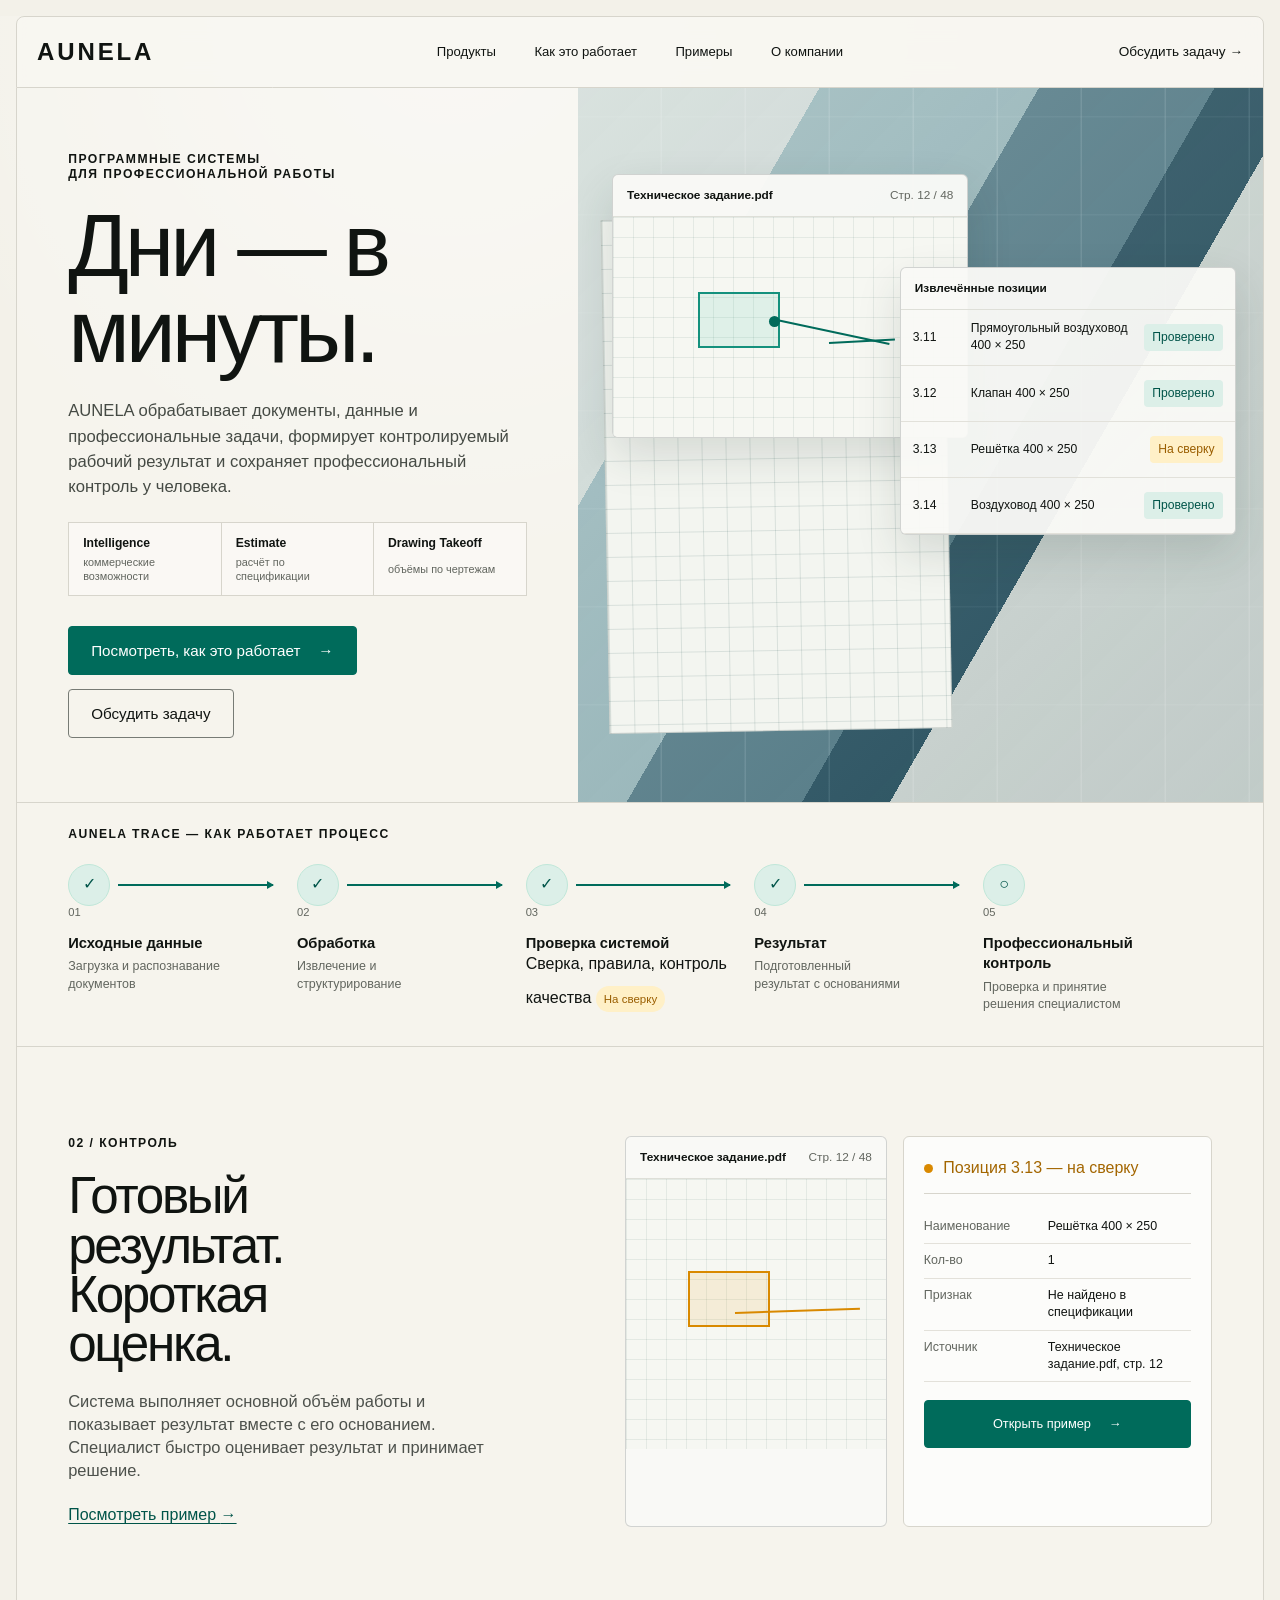
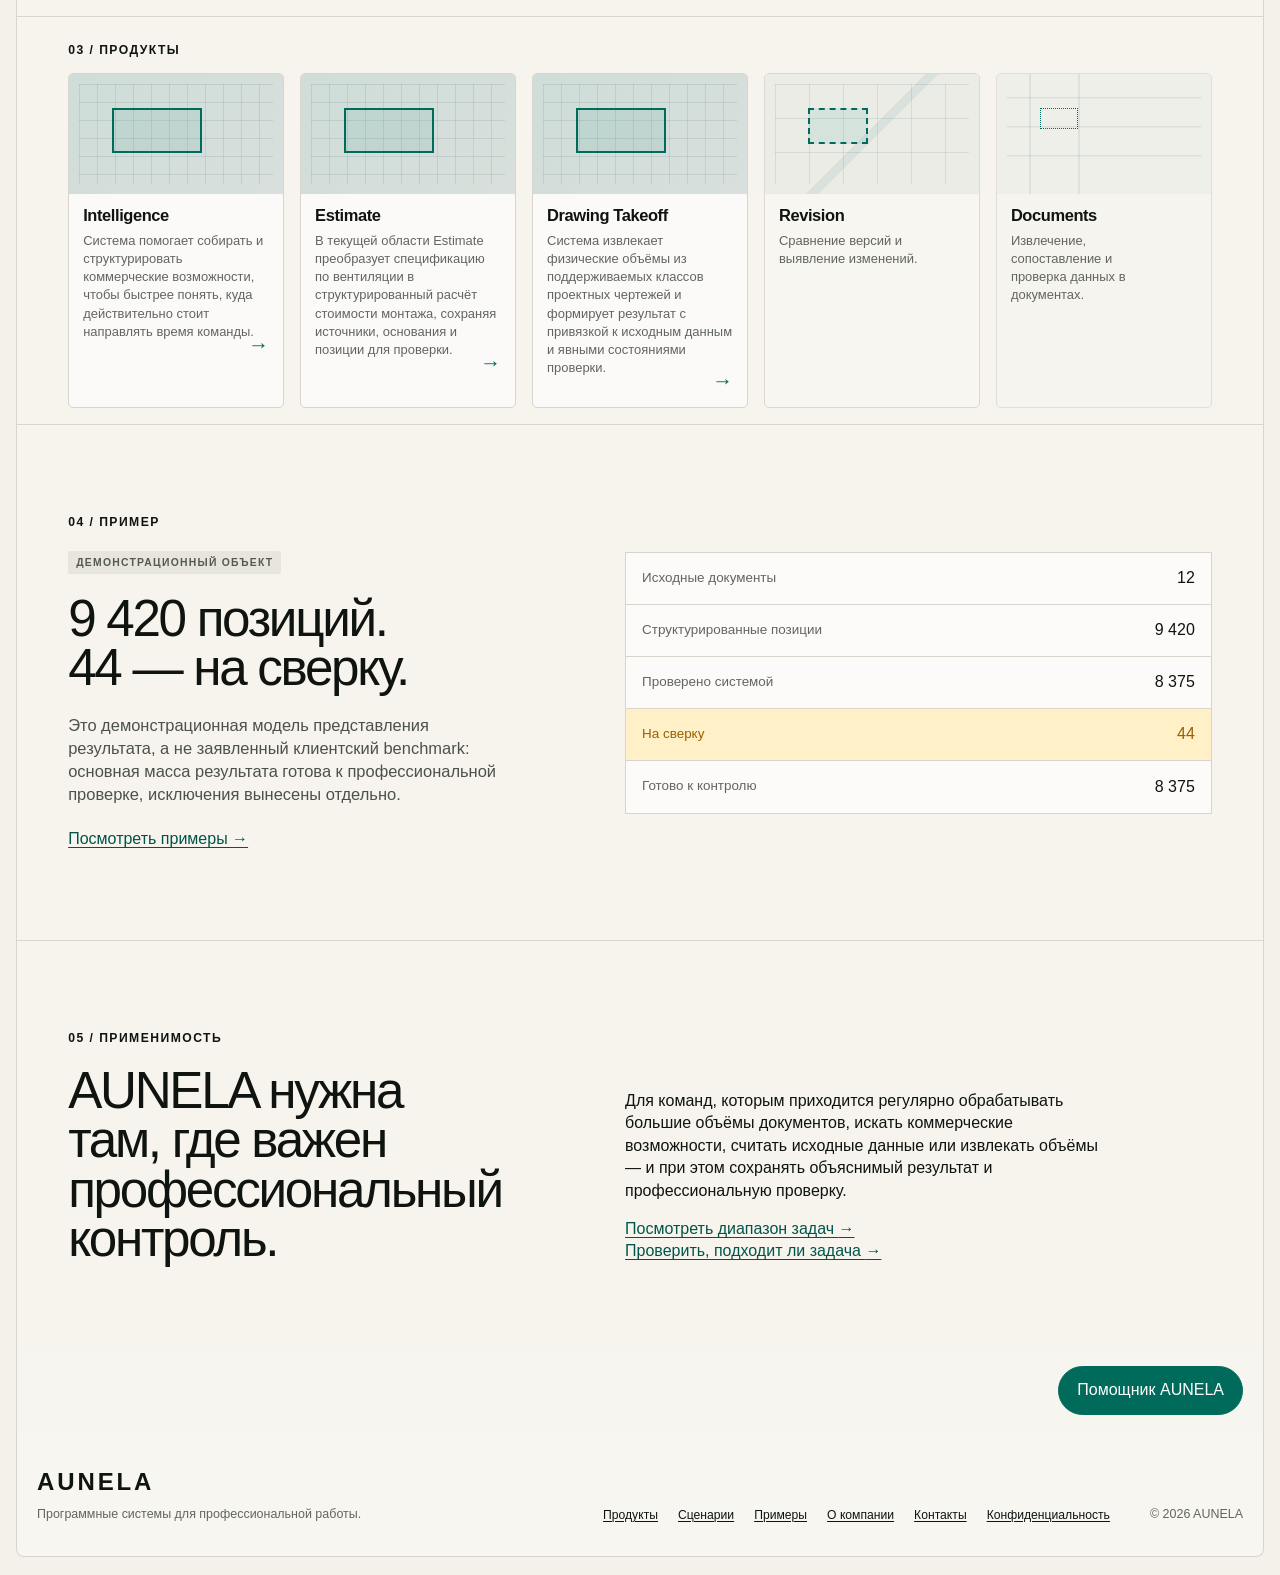
==== commit 54373414: "Publish premium agent-ready staging shell" ====
--- a/index.html
+++ b/index.html
@@ -1,4 +1,4 @@
-<!DOCTYPE html><html lang="ru"> <head><meta charset="UTF-8"><meta name="viewport" content="width=device-width"><meta name="color-scheme" content="light"><meta name="theme-color" content="#f2f0e9"><link rel="icon" type="image/svg+xml" href="/favicon.svg"><title>AUNELA — программные системы для профессиональной работы</title><meta name="description" content="AUNELA — программные системы для профессиональной работы: Intelligence, Estimate и Drawing Takeoff с проверяемым результатом и профессиональным контролем."><link rel="canonical" href="https://aunela.ru/"><meta name="robots" content="noindex,nofollow,noarchive"><meta property="og:type" content="website"><meta property="og:site_name" content="AUNELA"><meta property="og:title" content="AUNELA — программные системы для профессиональной работы"><meta property="og:description" content="AUNELA — программные системы для профессиональной работы: Intelligence, Estimate и Drawing Takeoff с проверяемым результатом и профессиональным контролем."><meta property="og:url" content="https://aunela.ru/"><script type="application/ld+json">[{"@context":"https://schema.org","@type":"Organization","name":"AUNELA","legalName":"Индивидуальный предприниматель Кулишова Ксения Геннадьевна","identifier":[{"@type":"PropertyValue","propertyID":"ИНН","value":"595706067159"},{"@type":"PropertyValue","propertyID":"ОГРНИП","value":"324595800131352"}],"telephone":"+7 922 640-99-22","url":"https://aunela.ru"},{"@context":"https://schema.org","@type":"WebSite","name":"AUNELA","url":"https://aunela.ru"}]</script><link rel="stylesheet" href="/_astro/BaseLayout.2TW-cHnu.css"></head> <body> <a class="skip-link" href="#content">К содержанию</a> <header class="site-header"> <a class="brand" href="/" aria-label="AUNELA — главная">AUNELA</a> <nav class="desktop-nav" aria-label="Основная навигация"> <a href="/products/">Продукты</a> <a href="/#trace">Как это работает</a> <a href="/examples/">Примеры</a> <a href="/about/">О компании</a> </nav> <div class="header-actions">  <a class="header-cta" href="/contact/">Обсудить задачу <span aria-hidden="true">→</span></a> </div> <button class="menu-button" type="button" aria-expanded="false" aria-controls="mobile-nav"> <span class="sr-only">Открыть меню</span> <span></span><span></span> </button> </header> <nav id="mobile-nav" class="mobile-nav" aria-label="Мобильная навигация" hidden> <a href="/products/">Продукты</a> <a href="/capabilities/">Сценарии</a> <a href="/#trace">Как это работает</a> <a href="/examples/">Примеры</a> <a href="/about/">О компании</a> <a href="/contact/">Обсудить задачу</a> </nav> <main id="content">  <section class="hero"> <div class="hero-copy"> <p class="eyebrow">ПРОГРАММНЫЕ СИСТЕМЫ<br>ДЛЯ ПРОФЕССИОНАЛЬНОЙ РАБОТЫ</p> <h1>Дни — в минуты.</h1> <p class="hero-lead">
+<!DOCTYPE html><html lang="ru"> <head><meta charset="UTF-8"><meta name="viewport" content="width=device-width"><meta name="color-scheme" content="light"><meta name="theme-color" content="#f2f0e9"><link rel="icon" type="image/svg+xml" href="/favicon.svg"><title>AUNELA — программные системы для профессиональной работы</title><meta name="description" content="AUNELA — программные системы для профессиональной работы: Intelligence, Estimate и Drawing Takeoff с проверяемым результатом и профессиональным контролем."><link rel="canonical" href="https://aunela.ru/"><meta name="robots" content="noindex,nofollow,noarchive"><meta property="og:type" content="website"><meta property="og:site_name" content="AUNELA"><meta property="og:title" content="AUNELA — программные системы для профессиональной работы"><meta property="og:description" content="AUNELA — программные системы для профессиональной работы: Intelligence, Estimate и Drawing Takeoff с проверяемым результатом и профессиональным контролем."><meta property="og:url" content="https://aunela.ru/"><script type="application/ld+json">[{"@context":"https://schema.org","@type":"Organization","name":"AUNELA","legalName":"Индивидуальный предприниматель Кулишова Ксения Геннадьевна","identifier":[{"@type":"PropertyValue","propertyID":"ИНН","value":"595706067159"},{"@type":"PropertyValue","propertyID":"ОГРНИП","value":"324595800131352"}],"telephone":"+7 922 640-99-22","url":"https://aunela.ru"},{"@context":"https://schema.org","@type":"WebSite","name":"AUNELA","url":"https://aunela.ru"}]</script><link rel="stylesheet" href="/_astro/BaseLayout.DXYkKfe_.css"></head> <body> <a class="skip-link" href="#content">К содержанию</a> <header class="site-header"> <a class="brand" href="/" aria-label="AUNELA — главная">AUNELA</a> <nav class="desktop-nav" aria-label="Основная навигация"> <a href="/products/">Продукты</a> <a href="/#trace">Как это работает</a> <a href="/examples/">Примеры</a> <a href="/about/">О компании</a> </nav> <div class="header-actions">  <a class="header-cta" href="/contact/">Обсудить задачу <span aria-hidden="true">→</span></a> </div> <button class="menu-button" type="button" aria-expanded="false" aria-controls="mobile-nav"> <span class="sr-only">Открыть меню</span> <span></span><span></span> </button> </header> <nav id="mobile-nav" class="mobile-nav" aria-label="Мобильная навигация" hidden> <a href="/products/">Продукты</a> <a href="/capabilities/">Сценарии</a> <a href="/#trace">Как это работает</a> <a href="/examples/">Примеры</a> <a href="/about/">О компании</a> <a href="/contact/">Обсудить задачу</a> </nav> <main id="content">  <section class="hero"> <div class="hero-copy"> <p class="eyebrow">ПРОГРАММНЫЕ СИСТЕМЫ<br>ДЛЯ ПРОФЕССИОНАЛЬНОЙ РАБОТЫ</p> <h1>Дни — в минуты.</h1> <p class="hero-lead">
 AUNELA обрабатывает документы, данные и профессиональные задачи,
         формирует контролируемый рабочий результат и сохраняет профессиональный контроль у человека.
 </p> <nav class="hero-products" aria-label="Текущие продукты AUNELA"> <a href="/products/intelligence/"><strong>Intelligence</strong><span>коммерческие возможности</span></a> <a href="/products/estimate/"><strong>Estimate</strong><span>расчёт по спецификации</span></a> <a href="/products/drawing-takeoff/"><strong>Drawing Takeoff</strong><span>объёмы по чертежам</span></a> </nav> <div class="button-row"> <a class="button button-primary" href="#trace">Посмотреть, как это работает <span aria-hidden="true">→</span></a> <a class="button button-secondary" href="/contact/">Обсудить задачу</a> </div> </div> <div class="hero-proof" aria-label="Демонстрация контролируемого результата"> <div class="blueprint-grid" aria-hidden="true"></div> <div class="source-window proof-window"> <div class="window-bar"><strong>Техническое задание.pdf</strong><span>Стр. 12 / 48</span></div> <div class="drawing-canvas"> <span class="drawing-box"></span> <span class="drawing-line one"></span> <span class="drawing-line two"></span> <span class="drawing-node"></span> </div> </div> <div class="result-window proof-window"> <div class="window-bar"><strong>Извлечённые позиции</strong></div> <div class="result-row"><span>3.11</span><strong>Прямоугольный воздуховод 400 × 250</strong><em class="status-ok">Проверено</em></div> <div class="result-row"><span>3.12</span><strong>Клапан 400 × 250</strong><em class="status-ok">Проверено</em></div> <div class="result-row"><span>3.13</span><strong>Решётка 400 × 250</strong><em class="status-review">На сверку</em></div> <div class="result-row"><span>3.14</span><strong>Воздуховод 400 × 250</strong><em class="status-ok">Проверено</em></div> </div> </div> </section> <section class="trace-section" id="trace" aria-labelledby="trace-title"> <div class="section-kicker" id="trace-title">AUNELA TRACE — КАК РАБОТАЕТ ПРОЦЕСС</div> <ol class="trace-list"> <li class="trace-step"> <div class="trace-top"> <span class="trace-number">01</span> <span class="trace-dot" aria-hidden="true">✓</span> <span class="trace-line" aria-hidden="true"></span> </div> <strong>Исходные данные</strong> <span>Загрузка и распознавание документов</span>  </li><li class="trace-step"> <div class="trace-top"> <span class="trace-number">02</span> <span class="trace-dot" aria-hidden="true">✓</span> <span class="trace-line" aria-hidden="true"></span> </div> <strong>Обработка</strong> <span>Извлечение и структурирование</span>  </li><li class="trace-step"> <div class="trace-top"> <span class="trace-number">03</span> <span class="trace-dot" aria-hidden="true">✓</span> <span class="trace-line" aria-hidden="true"></span> </div> <strong>Проверка системой</strong> <span>Сверка, правила, контроль качества</span> <span class="review-branch" aria-label="Вторичная ветвь проверки">На сверку</span> </li><li class="trace-step"> <div class="trace-top"> <span class="trace-number">04</span> <span class="trace-dot" aria-hidden="true">✓</span> <span class="trace-line" aria-hidden="true"></span> </div> <strong>Результат</strong> <span>Подготовленный результат с основаниями</span>  </li><li class="trace-step"> <div class="trace-top"> <span class="trace-number">05</span> <span class="trace-dot" aria-hidden="true">○</span>  </div> <strong>Профессиональный контроль</strong> <span>Проверка и принятие решения специалистом</span>  </li> </ol> </section> <section class="control-section section-grid" aria-labelledby="control-title"> <div> <p class="section-index">02 / КОНТРОЛЬ</p> <h2 id="control-title">Готовый результат. Короткая оценка.</h2> <p class="section-lead">
@@ -11,9 +11,11 @@
 Для команд, которым приходится регулярно обрабатывать большие объёмы документов,
         искать коммерческие возможности, считать исходные данные или извлекать объёмы —
         и при этом сохранять объяснимый результат и профессиональную проверку.
-</p> <a class="text-link" href="/capabilities/">Посмотреть диапазон задач <span aria-hidden="true">→</span></a> <br> <a class="text-link" href="/contact/">Проверить, подходит ли задача <span aria-hidden="true">→</span></a> </div> </section>  </main> <div class="agent-slot" data-agent-slot data-agent-mode="fallback"> <button class="agent-launcher" type="button" aria-expanded="false" aria-controls="agent-panel">
-Подобрать продукт
-</button> <aside id="agent-panel" class="agent-panel" hidden aria-label="Помощник по продуктам AUNELA"> <div class="agent-head"> <div> <p class="section-index">AUNELA / ПОМОЩНИК</p> <strong>Что вы хотите сократить?</strong> </div> <button class="agent-close" type="button" aria-label="Закрыть">×</button> </div> <nav class="agent-choices" aria-label="Быстрый подбор продукта"> <a href="/products/intelligence/"> <strong>Поиск возможностей</strong> <span>Тендеры, закупки, коммерческий контекст →</span> </a> <a href="/products/estimate/"> <strong>Расчёт по спецификации</strong> <span>Из исходных позиций в контролируемый расчёт →</span> </a> <a href="/products/drawing-takeoff/"> <strong>Объёмы по чертежам</strong> <span>Из проектных листов в проверяемый takeoff →</span> </a> </nav> <div class="agent-fallback"> <p>Диалоговый агент подключается как отдельный сервис. Этот публичный маршрут работает независимо от него.</p> <a href="/contact/">Обсудить задачу →</a> </div> </aside> </div> <script type="module">var e=document.querySelector(`[data-agent-slot]`),t=e?.querySelector(`.agent-launcher`),n=e?.querySelector(`.agent-panel`),r=e?.querySelector(`.agent-close`);function i(e){!t||!n||(t.setAttribute(`aria-expanded`,String(e)),n.hidden=!e,e&&r?.focus())}t?.addEventListener(`click`,()=>{i(t.getAttribute(`aria-expanded`)!==`true`)}),r?.addEventListener(`click`,()=>i(!1)),document.addEventListener(`keydown`,e=>{e.key===`Escape`&&i(!1)});</script> <footer class="site-footer"> <div> <a class="brand" href="/">AUNELA</a> <p>Программные системы для профессиональной работы.</p> </div> <nav aria-label="Навигация в подвале"> <a href="/products/">Продукты</a> <a href="/capabilities/">Сценарии</a> <a href="/examples/">Примеры</a> <a href="/about/">О компании</a> <a href="/contact/">Контакты</a> <a href="/privacy/">Конфиденциальность</a> </nav> <p class="footer-note">© 2026 AUNELA</p> </footer> <script>
+</p> <a class="text-link" href="/capabilities/">Посмотреть диапазон задач <span aria-hidden="true">→</span></a> <br> <a class="text-link" href="/contact/">Проверить, подходит ли задача <span aria-hidden="true">→</span></a> </div> </section>  </main> <div class="agent-slot" data-agent-slot data-agent-live="false" data-agent-endpoint> <button class="agent-launcher" type="button" aria-expanded="false" aria-controls="agent-panel">
+Помощник AUNELA
+</button> <aside id="agent-panel" class="agent-panel" hidden aria-label="Помощник AUNELA"> <div class="agent-head"> <div> <p class="section-index">AUNELA / AGENT</p> <strong>Опишите задачу обычными словами.</strong> </div> <button class="agent-close" type="button" aria-label="Закрыть">×</button> </div> <div class="agent-offline-note"> <p>
+Диалоговый агент пока не подключён к production. Подобрать маршрут можно без него:
+</p> </div> <nav class="agent-choices" aria-label="Быстрый подбор продукта"> <a href="/products/intelligence/"> <strong>Найти возможности</strong> <span>От частного микрозапроса до тендерного поиска →</span> </a> <a href="/products/estimate/"> <strong>Рассчитать по спецификации</strong> <span>Сейчас: стоимость монтажа вентиляции →</span> </a> <a href="/products/drawing-takeoff/"> <strong>Извлечь объёмы из чертежей</strong> <span>В пределах подтверждённого класса исходников →</span> </a> <a href="/capabilities/"> <strong>Посмотреть сценарии</strong> <span>Текущая область и границы продуктов →</span> </a> </nav> <div class="agent-fallback"> <p>Сайт и продуктовые материалы работают независимо от агента.</p> <a href="/contact/">Обсудить задачу →</a> </div> </aside> </div> <script type="module">var e=document.querySelector(`[data-agent-slot]`),t=e?.querySelector(`.agent-launcher`),n=e?.querySelector(`.agent-panel`),r=e?.querySelector(`.agent-close`),i=e?.querySelector(`[data-agent-form]`),a=e?.querySelector(`[data-agent-answer]`);function o(e){!t||!n||(t.setAttribute(`aria-expanded`,String(e)),n.hidden=!e,e?n.querySelector(`textarea, a, button`)?.focus():t.focus())}t?.addEventListener(`click`,()=>{o(t.getAttribute(`aria-expanded`)!==`true`)}),r?.addEventListener(`click`,()=>o(!1)),document.addEventListener(`keydown`,e=>{e.key===`Escape`&&n&&!n.hidden&&o(!1)}),i?.addEventListener(`submit`,async t=>{if(t.preventDefault(),!e||!a)return;let n=e.dataset.agentEndpoint,r=i.querySelector(`textarea[name="question"]`),o=i.querySelector(`button[type="submit"]`),s=r?.value.trim()||``;if(!n||!s)return;let c=new AbortController,l=window.setTimeout(()=>c.abort(),25e3);a.hidden=!1,a.dataset.state=`loading`,a.textContent=`AUNELA анализирует задачу…`,o&&(o.disabled=!0);try{let e=await fetch(n,{method:`POST`,mode:`cors`,credentials:`omit`,cache:`no-store`,headers:{"Content-Type":`application/json`,Accept:`application/json`},body:JSON.stringify({message:s,page:window.location.pathname,locale:document.documentElement.lang||`ru`}),signal:c.signal});if(!e.ok)throw Error(`HTTP ${e.status}`);let t=await e.json(),r=typeof t?.answer==`string`?t.answer:`Ответ агента получен в неподдерживаемом формате. Используйте продуктовые ссылки ниже.`;a.dataset.state=`ready`,a.textContent=r}catch{a.dataset.state=`error`,a.textContent=`Агент временно недоступен. Публичный сайт продолжает работать — выберите продукт ниже или свяжитесь с AUNELA.`}finally{window.clearTimeout(l),o&&(o.disabled=!1)}});</script> <footer class="site-footer"> <div> <a class="brand" href="/">AUNELA</a> <p>Программные системы для профессиональной работы.</p> </div> <nav aria-label="Навигация в подвале"> <a href="/products/">Продукты</a> <a href="/capabilities/">Сценарии</a> <a href="/examples/">Примеры</a> <a href="/about/">О компании</a> <a href="/contact/">Контакты</a> <a href="/privacy/">Конфиденциальность</a> </nav> <p class="footer-note">© 2026 AUNELA</p> </footer> <script>
       const button = document.querySelector('.menu-button');
       const menu = document.querySelector('#mobile-nav');
       button?.addEventListener('click', () => {
--- a/_astro/BaseLayout.DXYkKfe_.css
+++ b/_astro/BaseLayout.DXYkKfe_.css
@@ -0,0 +1 @@
+:root{--bg:#f3f1e9;--paper:#f8f7f2;--ink:#101411;--muted:#62665f;--line:#d7d5cc;--green:#006b5b;--green-dark:#005449;--mint:#dcefe8;--mint-strong:#bfe6d8;--amber:#d98900;--amber-bg:#fff0c7;--radius:8px;--max:1480px;--page:clamp(20px, 4vw, 64px);--display:clamp(3.4rem, 7vw, 7.9rem);--h2:clamp(2.25rem, 4vw, 5rem);color:var(--ink);background:var(--bg);font-synthesis:none;font-family:Arial,Helvetica Neue,Helvetica,sans-serif}*{box-sizing:border-box}html{scroll-behavior:smooth}body{background:radial-gradient(circle at 35% 0%, #ffffffc7, transparent 34rem), var(--bg);min-width:320px;color:var(--ink);margin:0;line-height:1.4}a{color:inherit;text-underline-offset:.18em;text-decoration-thickness:1px}button,a{-webkit-tap-highlight-color:transparent}button{font:inherit;color:inherit}p{margin:0 0 1rem}h1,h2,h3{letter-spacing:-.045em;margin:0;font-weight:400;line-height:.96}h1{font-size:var(--display)}h2{font-size:var(--h2)}h3{font-size:1.45rem}.sr-only{clip:rect(0,0,0,0);white-space:nowrap;border:0;width:1px;height:1px;margin:-1px;padding:0;overflow:hidden;position:absolute!important}.skip-link{z-index:1000;background:var(--ink);color:#fff;padding:10px 14px;position:fixed;top:8px;left:8px;transform:translateY(-150%)}.skip-link:focus{transform:none}.site-header{width:min(calc(100% - 32px),var(--max));border:1px solid var(--line);border-radius:var(--radius) var(--radius) 0 0;backdrop-filter:blur(12px);z-index:20;background:#f8f7f2ed;grid-template-columns:1fr auto 1fr;align-items:center;min-height:72px;margin:16px auto 0;padding:0 20px;display:grid;position:relative}.brand{letter-spacing:.12em;width:max-content;font-size:1.5rem;font-weight:700;text-decoration:none;display:inline-block}.desktop-nav{align-items:center;gap:clamp(20px,3vw,46px);display:flex}.desktop-nav a,.utility-link{font-size:.82rem;text-decoration:none}.desktop-nav a:hover,.utility-link:hover{text-decoration:underline}.header-actions{justify-content:flex-end;align-items:center;gap:20px;display:flex}.header-cta{white-space:nowrap;font-size:.85rem;text-decoration:none}.menu-button,.mobile-nav{display:none}main{width:min(calc(100% - 32px),var(--max));border-left:1px solid var(--line);border-right:1px solid var(--line);background:#f8f7f294;margin:0 auto}.hero{border-bottom:1px solid var(--line);grid-template-columns:.9fr 1.1fr;min-height:560px;display:grid;overflow:hidden}.hero-copy{padding:clamp(32px,5vw,72px) var(--page);align-self:center}.eyebrow,.section-kicker,.section-index,.demo-label{letter-spacing:.12em;text-transform:uppercase;margin:0 0 20px;font-size:.76rem;font-weight:700;line-height:1.25}.hero h1{max-width:8ch}.hero-lead{color:#454a44;max-width:760px;margin-top:24px;font-size:clamp(1rem,1.3vw,1.25rem);line-height:1.52}.button-row{flex-wrap:wrap;align-items:center;gap:14px;margin-top:30px;display:flex}.button{border:1px solid var(--green);border-radius:4px;justify-content:center;align-items:center;gap:18px;min-height:48px;padding:13px 22px;font-size:.95rem;text-decoration:none;transition:transform .18s,background .18s;display:inline-flex}.button:hover{transform:translateY(-1px)}.button-primary{background:var(--green);color:#fff}.button-primary:hover{background:var(--green-dark)}.button-secondary{background:0 0;border-color:#777b75}.text-link{color:var(--green-dark);font-size:1rem}.hero-proof{background:linear-gradient(135deg,#ddebe83d,#3967751f),linear-gradient(120deg,#d7dedb 0 22%,#9bb8bc 22% 42%,#527884 42% 58%,#244b5a 58% 66%,#d4d9d4 66%);min-height:560px;position:relative;overflow:hidden}.hero-proof:after{content:"";mix-blend-mode:soft-light;background:repeating-linear-gradient(90deg,#0000 0 82px,#ffffff47 83px 84px),repeating-linear-gradient(0deg,#0000 0 96px,#ffffff1f 97px 98px);position:absolute;inset:0}.blueprint-grid{z-index:1;background-color:#f3f5f0;background-image:linear-gradient(#1648441f 1px,#0000 1px),linear-gradient(90deg,#1648441f 1px,#0000 1px),none;background-position:0 0,0 0,0 0;background-repeat:repeat,repeat,repeat;background-size:24px 24px;background-attachment:scroll,scroll,scroll;background-origin:padding-box,padding-box,padding-box;background-clip:border-box,border-box,border-box;border:1px solid #172e2d2e;position:absolute;inset:18% 46% 10% 4%;transform:rotate(-1deg)}.proof-window{z-index:3;background:#f9f9f6f5;border:1px solid #1e2a282e;border-radius:6px;position:absolute;overflow:hidden;box-shadow:0 18px 45px #1a302d24}.source-window{width:52%;top:12%;left:5%}.result-window{width:49%;top:25%;right:4%}.window-bar{border-bottom:1px solid #dedfd8;justify-content:space-between;align-items:center;gap:12px;min-height:42px;padding:11px 14px;font-size:.74rem;display:flex}.window-bar span{color:var(--muted)}.drawing-canvas{background-color:#f6f7f2;background-image:linear-gradient(#0c403b14 1px,#0000 1px),linear-gradient(90deg,#0c403b14 1px,#0000 1px),none;background-position:0 0,0 0,0 0;background-repeat:repeat,repeat,repeat;background-size:20px 20px;background-attachment:scroll,scroll,scroll;background-origin:padding-box,padding-box,padding-box;background-clip:border-box,border-box,border-box;min-height:220px;position:relative}.drawing-box{background:#3fb89b1f;border:2px solid #14917d;width:82px;height:56px;position:absolute;top:34%;left:24%}.drawing-node{background:var(--green);border-radius:50%;width:11px;height:11px;position:absolute;top:45%;left:44%}.drawing-line{background:var(--green);transform-origin:0;height:2px;position:absolute}.drawing-line.one{width:120px;top:46%;left:45%;transform:rotate(12deg)}.drawing-line.two{width:66px;top:57%;left:61%;transform:rotate(-3deg)}.result-row{border-bottom:1px solid #e2e1da;grid-template-columns:48px 1fr auto;align-items:center;gap:10px;min-height:56px;padding:7px 12px;font-size:.76rem;display:grid}.result-row strong{font-weight:400}.result-row em,.status-review,.status-ok{white-space:nowrap;border-radius:4px;padding:5px 8px;font-style:normal}.status-ok{color:var(--green-dark);background:var(--mint)}.status-review{color:#9a5e00;background:var(--amber-bg)}.trace-section{padding:24px var(--page) 32px;border-bottom:1px solid var(--line)}.trace-list{grid-template-columns:repeat(5,1fr);gap:0;margin:0;padding:0;list-style:none;display:grid}.trace-step{min-width:0;padding-right:24px;position:relative}.trace-top{align-items:center;height:44px;display:flex;position:relative}.trace-number{color:var(--muted);font-size:.7rem;position:absolute;top:42px;left:0}.trace-dot{background:var(--mint);border:1px solid var(--mint-strong);width:42px;height:42px;color:var(--green-dark);z-index:2;border-radius:50%;place-items:center;font-weight:700;display:grid;position:relative}.trace-line{background:var(--green);flex:1;height:2px;margin-left:8px;position:relative}.trace-line:after{content:"";border-left:7px solid var(--green);border-top:4px solid #0000;border-bottom:4px solid #0000;width:0;height:0;position:absolute;top:-3px;right:-1px}.trace-step strong{margin-top:26px;font-size:.92rem;display:block}.trace-step>span:last-of-type:not(.review-branch){color:var(--muted);max-width:22ch;margin-top:5px;font-size:.78rem;display:block}.review-branch{color:#9a5e00;background:var(--amber-bg);border-radius:99px;margin-top:10px;padding:5px 8px;font-size:.72rem;display:inline-flex}.section-grid{padding:clamp(54px,7vw,100px) var(--page);border-bottom:1px solid var(--line);grid-template-columns:.9fr 1.1fr;gap:clamp(36px,6vw,100px);display:grid}.section-grid h2{max-width:12ch}.section-lead{color:#4d514c;max-width:49ch;margin:22px 0;font-size:1.03rem}.control-section>div:first-child{align-self:center}.review-panel{grid-template-columns:1fr 1.18fr;align-items:stretch;gap:16px;display:grid}.review-panel .proof-window{width:auto;box-shadow:none;position:relative;inset:auto}.review-panel .drawing-canvas{min-height:270px}.drawing-box.review{border-color:var(--amber);background:#e69d161f}.drawing-line.review{background:var(--amber);width:125px;top:49%;left:42%;transform:rotate(-2deg)}.review-card{border:1px solid var(--line);background:#ffffffb8;border-radius:6px;padding:20px}.review-title{color:#a36600;border-bottom:1px solid var(--line);padding-bottom:13px}.review-dot{background:var(--amber);border-radius:50%;width:9px;height:9px;margin-right:6px;display:inline-block}.review-card dl{margin:0 0 18px}.review-card dl div{border-bottom:1px solid #e3e1da;grid-template-columns:110px 1fr;gap:14px;padding:8px 0;font-size:.78rem;display:grid}.review-card dt{color:var(--muted)}.review-card dd{margin:0}.compact-button{width:100%;font-size:.8rem}.products-section{padding:26px var(--page) 16px;border-bottom:1px solid var(--line)}.section-heading-row{min-height:30px}.product-grid{grid-template-columns:repeat(5,1fr);gap:16px;display:grid}.product-grid-three{grid-template-columns:repeat(3,1fr)}.product-card{border:1px solid var(--line);background:#ffffff9e;border-radius:5px;min-width:0;text-decoration:none;transition:transform .18s,border-color .18s;overflow:hidden}a.product-card:hover{border-color:#acaea7;transform:translateY(-2px)}.product-visual{background:linear-gradient(135deg,#10675a1c,#30586214),#e7ebe7;height:120px;position:relative;overflow:hidden}.visual-grid{background-color:#0000;background-image:linear-gradient(#0a49411a 1px,#0000 1px),linear-gradient(90deg,#0a49411a 1px,#0000 1px);background-position:0 0,0 0;background-repeat:repeat,repeat;background-size:18px 18px;background-attachment:scroll,scroll;background-origin:padding-box,padding-box;background-clip:border-box,border-box;position:absolute;inset:10px}.visual-mark{border:2px solid var(--green);background:#1688741a;width:42%;height:38%;position:absolute;top:28%;left:20%}.product-copy{min-height:150px;padding:14px;position:relative}.product-copy h3{letter-spacing:-.025em;font-size:1.03rem;font-weight:700}.product-copy p{color:var(--muted);margin-top:8px;font-size:.81rem}.card-arrow{color:var(--green);font-size:1.3rem;position:absolute;bottom:12px;right:14px}.product-label{color:var(--muted);font-size:.68rem}.material-level-2{background:#f7f6f1;border-color:#d9d8d1}.material-level-2 .product-visual{background:linear-gradient(135deg,#0000 0 48%,#006b5b14 48% 52%,#0000 52%),#ecece7}.material-level-2 .visual-grid{background-color:#0000;background-image:linear-gradient(#0a49411a 1px,#0000 1px),linear-gradient(90deg,#0a49411a 1px,#0000 1px);background-position:0 0,0 0;background-repeat:repeat,repeat;background-size:34px 34px;background-attachment:scroll,scroll;background-origin:padding-box,padding-box;background-clip:border-box,border-box}.material-level-2 .visual-mark{border-style:dashed;width:28%;height:30%}.material-level-3{background:#f5f4ef;border-color:#deddd7}.material-level-3 .product-visual{background:linear-gradient(90deg,#0000 0 15%,#006b5b17 15% 16%,#0000 16% 38%,#006b5b17 38% 39%,#0000 39%),#efefe9}.material-level-3 .visual-grid{background:repeating-linear-gradient(0deg,#0000 0 27px,#0a494117 28px 29px)}.material-level-3 .visual-mark{background:0 0;border-style:dotted;border-width:1px;width:18%;height:18%}.material-level-3 .product-copy p{max-width:22ch}.demo-label{color:#555951;background:#e7e5dc;border-radius:2px;padding:5px 8px;font-size:.65rem;display:inline-block}.evidence-ledger{border:1px solid var(--line);background:#ffffffad;align-self:center}.evidence-ledger div{border-bottom:1px solid var(--line);justify-content:space-between;align-items:center;gap:16px;min-height:52px;padding:0 16px;display:flex}.evidence-ledger div:last-child{border-bottom:0}.evidence-ledger span{color:var(--muted);font-size:.84rem}.evidence-ledger strong{font-size:1rem;font-weight:400}.evidence-ledger .review-ledger{background:var(--amber-bg)}.evidence-ledger .review-ledger span,.evidence-ledger .review-ledger strong{color:#9a5e00}.fit-section{border-bottom:0}.fit-section h2{max-width:14ch}.fit-section>div:last-child{align-self:end;max-width:55ch}.page-hero{padding:clamp(60px,9vw,140px) var(--page);border-bottom:1px solid var(--line)}.page-hero.narrow h1{max-width:12ch}.page-hero.narrow .hero-lead{max-width:62ch}.product-detail-hero{grid-template-columns:1.15fr .85fr;gap:80px;display:grid}.product-detail-hero h1{max-width:10ch}.product-proof-card{border:1px solid var(--line);background:#ffffffa3;border-radius:6px;align-self:end;padding:24px}.mini-ledger{border-top:1px solid var(--line);grid-template-columns:1fr 1fr;margin-bottom:20px;display:grid}.mini-ledger span,.mini-ledger strong{border-bottom:1px solid var(--line);padding:11px 0;font-size:.78rem}.mini-ledger span{color:var(--muted)}.mini-ledger strong{text-align:right;font-weight:400}.fine-print,.page-note{color:var(--muted);font-size:.76rem;line-height:1.5}.page-section{border-bottom:1px solid var(--line)}.process-detail{padding:clamp(52px,7vw,96px) var(--page);grid-template-columns:repeat(3,1fr);display:grid}.process-column{border-right:1px solid var(--line);min-width:0;padding:0 clamp(22px,3vw,46px)}.process-column:first-child{padding-left:0}.process-column:last-child{border-right:0;padding-right:0}.process-column h2{margin-bottom:24px;font-size:clamp(1.6rem,2.3vw,2.7rem)}.plain-list{margin:0;padding:0;list-style:none}.plain-list li{border-bottom:1px solid var(--line);color:#444943;padding:12px 0 12px 20px;position:relative}.plain-list li:before{content:"—";color:var(--green);position:absolute;left:0}.strong-list li{color:var(--ink);font-size:1.08rem}.human-control-note{border-left:3px solid var(--green);background:var(--mint);margin-top:34px;padding:24px}.human-control-note p:last-child{margin-bottom:0}.page-cta{padding:clamp(60px,8vw,120px) var(--page)}.page-cta h2{max-width:14ch}.portfolio-next{border-bottom:0}.developing-list{align-self:center}.developing-row{border-top:1px solid var(--line);grid-template-columns:160px 1fr;gap:20px;padding:20px 0;display:grid}.developing-row h3{font-size:1.1rem;font-weight:700}.developing-row p{color:var(--muted);margin:0}.example-index{padding:0 var(--page)}.example-row{border-bottom:1px solid var(--line);grid-template-columns:80px 1fr 40px;align-items:center;gap:24px;min-height:160px;text-decoration:none;display:grid}.example-row h2{font-size:clamp(2rem,4vw,4rem)}.example-row p{color:var(--muted);max-width:70ch;margin-top:10px}.example-row .card-arrow{justify-self:end;position:static}.page-note{padding:24px var(--page) 70px;max-width:90ch}.example-proof{padding:0 var(--page);grid-template-columns:repeat(5,1fr);display:grid}.example-proof article{border-right:1px solid var(--line);min-height:340px;padding:28px 22px;position:relative}.example-proof article:first-child{border-left:1px solid var(--line)}.example-proof h2{max-width:12ch;margin-bottom:22px;font-size:1.6rem}.example-proof p:last-child{color:var(--muted);font-size:.9rem}.example-proof .human-proof{background:var(--mint)}.proof-num{color:#b5b7b0;letter-spacing:-.05em;margin-bottom:48px;font-size:3rem;display:block}.status-review.large{margin-top:14px;padding:8px 12px;display:inline-flex}.contact-grid{padding:clamp(50px,7vw,96px) var(--page);grid-template-columns:1fr 1fr;gap:24px;display:grid}.contact-card{border:1px solid var(--line);background:#ffffff94;padding:clamp(26px,4vw,54px)}.contact-card.primary{background:var(--mint);border-color:#b8d8cd}.numbered{counter-reset:steps}.numbered li{padding-left:32px}.numbered li:before{counter-increment:steps;content:"0" counter(steps);font-size:.7rem;top:15px}.site-footer{width:min(calc(100% - 32px),var(--max));border:1px solid var(--line);border-radius:0 0 var(--radius) var(--radius);background:#f8f7f2d9;border-top:0;grid-template-columns:1fr auto auto;align-items:end;gap:40px;min-height:120px;margin:0 auto 18px;padding:32px 20px;display:grid}.site-footer p{color:var(--muted);margin:8px 0 0;font-size:.78rem}.site-footer nav{flex-wrap:wrap;gap:20px;display:flex}.site-footer nav a{font-size:.76rem}.footer-note{white-space:nowrap}.agent-slot{z-index:40;width:min(calc(100% - 32px),var(--max));border-left:1px solid var(--line);border-right:1px solid var(--line);background:#f8f7f2b8;justify-content:flex-end;margin:0 auto;padding:14px 20px 18px;display:flex;position:relative}.agent-launcher{border:1px solid var(--green);background:var(--green);color:#fff;min-height:48px;box-shadow:none;cursor:pointer;border-radius:99px;padding:12px 18px}.agent-panel{border:1px solid var(--line);background:#f9f8f3;border-radius:8px;width:min(390px,100vw - 32px);max-height:min(640px,100vh - 110px);position:absolute;bottom:70px;right:20px;overflow:auto;box-shadow:0 24px 80px #1f2c2833}.agent-head{border-bottom:1px solid var(--line);justify-content:space-between;align-items:start;gap:20px;padding:20px;display:flex}.agent-head .section-index{margin-bottom:6px}.agent-close{cursor:pointer;background:0 0;border:0;width:40px;height:40px;font-size:1.5rem}.agent-choices{display:grid}.agent-choices a{border-bottom:1px solid var(--line);gap:4px;padding:16px 20px;text-decoration:none;display:grid}.agent-choices a:hover{background:var(--mint)}.agent-choices span{color:var(--muted);font-size:.78rem}.agent-fallback{padding:18px 20px;font-size:.8rem}.agent-fallback p{color:var(--muted)}@media (width<=1050px){.site-header{grid-template-columns:1fr auto}.desktop-nav,.header-actions{display:none}.menu-button{cursor:pointer;background:0 0;border:0;align-content:center;justify-self:end;gap:6px;width:48px;height:48px;display:grid}.menu-button span:not(.sr-only){background:var(--ink);width:23px;height:1px}.mobile-nav{width:min(calc(100% - 32px),var(--max));border:1px solid var(--line);z-index:19;background:#f8f7f2;border-top:0;margin:0 auto;display:grid;position:relative}.mobile-nav[hidden]{display:none}.mobile-nav a{border-bottom:1px solid var(--line);padding:15px 20px;text-decoration:none}.hero{grid-template-columns:1fr}.hero-proof{min-height:480px}.trace-list{grid-template-columns:repeat(5,minmax(150px,1fr));padding-bottom:12px;overflow-x:auto}.section-grid{grid-template-columns:1fr}.review-panel{grid-template-columns:1fr 1fr}.product-grid{grid-template-columns:repeat(3,1fr)}.product-detail-hero{grid-template-columns:1fr;gap:44px}.process-detail{grid-template-columns:1fr;gap:36px}.process-column{border-right:0;border-bottom:1px solid var(--line);padding:0 0 36px}.process-column:last-child{border-bottom:0}.example-proof{grid-template-columns:repeat(2,1fr)}.example-proof article{border:1px solid var(--line);margin:-1px 0 0 -1px}}@media (width<=720px){:root{--page:20px;--display:clamp(3rem,15vw,5.3rem);--h2:clamp(2.2rem,10vw,3.5rem)}body{background:var(--bg)}.site-header,main,.site-footer,.mobile-nav{width:calc(100% - 20px)}.site-header{min-height:62px;margin-top:10px;padding:0 14px}.brand{font-size:1.15rem}.hero{min-height:auto}.hero-copy{padding:38px var(--page) 34px}.hero h1{max-width:7ch}.eyebrow{margin-bottom:16px;font-size:.67rem}.hero-lead{margin-top:18px;font-size:.94rem}.button-row{width:100%;margin-top:22px;display:grid}.button{width:100%;min-height:50px}.hero-proof{min-height:365px}.source-window{width:76%;top:7%;left:5%}.result-window{width:74%;top:42%;right:4%}.drawing-canvas{min-height:150px}.result-row{grid-template-columns:34px 1fr auto;min-height:40px;padding:4px 7px;font-size:.6rem}.result-row em{padding:3px 5px}.trace-section{padding-top:22px;overflow-x:hidden}.trace-list{grid-template-columns:repeat(5,126px);min-width:0;max-width:100%}.trace-dot{width:34px;height:34px}.trace-number{top:36px}.trace-step strong{margin-top:24px;font-size:.75rem}.trace-step>span:last-of-type:not(.review-branch){font-size:.66rem}.review-panel{grid-template-columns:1fr}.review-panel .drawing-canvas{min-height:210px}.product-grid,.product-grid-three{grid-template-columns:repeat(3,minmax(180px,1fr));padding-bottom:12px;overflow-x:auto}.product-card{scroll-snap-align:start}.products-section{overflow:hidden}.product-copy{min-height:136px}.evidence-section{gap:36px}.page-hero{padding:54px var(--page)}.page-hero h1,.product-detail-hero h1,.section-grid h2{hyphens:auto;overflow-wrap:anywhere;max-width:100%}.page-hero h1{font-size:clamp(2.65rem,12vw,4.4rem)}.product-detail-hero{gap:34px}.example-proof{grid-template-columns:1fr}.example-proof article{min-height:260px}.proof-num{margin-bottom:24px}.example-row{grid-template-columns:36px 1fr 24px;gap:12px;min-height:140px}.contact-grid{grid-template-columns:1fr}.site-footer{grid-template-columns:1fr;align-items:start;gap:24px}.site-footer nav{grid-template-columns:1fr 1fr;display:grid}.agent-slot{width:calc(100% - 20px);margin:0 auto;padding:12px 10px 18px}.agent-launcher{width:100%;min-height:48px;font-size:.82rem}.agent-panel{width:calc(100vw - 20px);max-height:calc(100vh - 20px);position:fixed;bottom:10px;right:10px}}@media (prefers-reduced-motion:reduce){html{scroll-behavior:auto}*,:before,:after{scroll-behavior:auto!important;transition-duration:.01ms!important;animation-duration:.01ms!important;animation-iteration-count:1!important}}:focus-visible{outline-offset:3px;outline:3px solid #0a7665}.hero-fit{border-top:1px solid var(--line);color:#3f443f;margin:18px 0 0;padding-top:16px;font-size:.82rem;line-height:1.5}.hero-fit strong{color:var(--ink)}.facts-section{padding:clamp(52px,7vw,96px) var(--page)}.facts-heading{grid-template-columns:.78fr 1.22fr;align-items:start;column-gap:clamp(32px,6vw,96px);margin-bottom:34px;display:grid}.facts-heading .section-index{grid-column:1}.facts-heading h2{grid-column:1;max-width:12ch}.facts-heading>p:last-child{max-width:58ch;color:var(--muted);grid-area:2/2;align-self:end;margin:0}.facts-grid{border-top:1px solid var(--line);border-left:1px solid var(--line);grid-template-columns:repeat(2,minmax(0,1fr));margin:0;display:grid}.fact-card{border-right:1px solid var(--line);border-bottom:1px solid var(--line);background:#ffffff73;min-width:0;margin:0;padding:24px}.fact-card dt{letter-spacing:.08em;text-transform:uppercase;margin-bottom:14px;font-size:.75rem;font-weight:700;line-height:1.3}.fact-card dd{margin:0}.fact-card dd p{color:#454a44;margin:0}.fact-card .plain-list li{font-size:.9rem}.fact-card-accent{background:var(--mint)}.fact-card-evidence{background:#f1efe7;grid-column:1/-1}.fact-card-evidence dd{max-width:76ch}.contractor-answer{border:1px solid var(--line);background:#ffffff94;margin-top:26px}.contractor-answer>div{border-bottom:1px solid var(--line);grid-template-columns:170px 1fr;gap:24px;padding:18px 20px;display:grid}.contractor-answer>div:last-child{border-bottom:0}.contractor-answer dt{letter-spacing:.08em;text-transform:uppercase;font-size:.74rem;font-weight:700}.contractor-answer dd{color:#454a44;margin:0}@media (width<=720px){.facts-heading{grid-template-columns:1fr;gap:18px}.facts-heading .section-index,.facts-heading h2,.facts-heading>p:last-child{grid-area:auto/1}.facts-grid{grid-template-columns:1fr}.fact-card-evidence{grid-column:auto}.contractor-answer>div{grid-template-columns:1fr;gap:8px}}.hero-products{border-top:1px solid var(--line);border-left:1px solid var(--line);grid-template-columns:repeat(3,minmax(0,1fr));margin-top:22px;display:grid}.hero-products a{border-right:1px solid var(--line);border-bottom:1px solid var(--line);background:#ffffff5c;gap:3px;min-width:0;padding:12px 14px;text-decoration:none;display:grid}.hero-products strong{font-size:.76rem}.hero-products span{color:var(--muted);font-size:.68rem;line-height:1.3}.hero-products a:hover{background:var(--mint)}.assessment-package{border-top:1px solid var(--line);margin-top:26px;padding-top:20px}.assessment-package h3{letter-spacing:-.02em;margin-bottom:10px;font-size:1.15rem;font-weight:700}@media (width<=720px){.hero-products{grid-template-columns:1fr}}.contact-methods{gap:12px;margin-top:24px;display:grid}.contact-method{border-top:1px solid #0054492e;grid-template-columns:110px 1fr;align-items:center;gap:18px;padding:16px 0;text-decoration:none;display:grid}.contact-method span{color:var(--muted);text-transform:uppercase;letter-spacing:.08em;font-size:.76rem}.contact-method strong{word-break:break-word;font-size:1.02rem;font-weight:500}.contact-method.pending strong{color:var(--muted);font-weight:400}@media (width<=720px){.contact-method{grid-template-columns:1fr;gap:4px}}.agent-dialog{border-bottom:1px solid var(--line);padding:18px 20px 20px}.agent-dialog label{letter-spacing:.08em;text-transform:uppercase;margin-bottom:8px;font-size:.76rem;font-weight:700;display:block}.agent-dialog textarea{resize:vertical;border:1px solid var(--line);width:100%;min-height:118px;color:var(--ink);font:inherit;background:#fff;border-radius:4px;padding:14px;line-height:1.45}.agent-dialog textarea:focus{border-color:var(--green);outline:3px solid #006b5b2e}.agent-dialog-actions{grid-template-columns:1fr auto;align-items:center;gap:14px;margin-top:12px;display:grid}.agent-privacy-note{color:var(--muted);font-size:.7rem;line-height:1.35}.agent-dialog .button{width:auto;min-height:42px;padding:10px 16px}.agent-dialog button:disabled{cursor:wait;opacity:.65}.agent-answer{border:1px solid var(--line);white-space:pre-wrap;background:#fff;border-radius:4px;margin-top:14px;padding:14px;font-size:.88rem;line-height:1.5}.agent-answer[data-state=loading]{color:var(--muted)}.agent-answer[data-state=error]{background:var(--amber-bg);color:#805000;border-color:#e2c894}.agent-offline-note{color:var(--muted);padding:16px 20px 4px;font-size:.82rem}.agent-offline-note p{margin:0}@media (width<=720px){.agent-dialog-actions{grid-template-columns:1fr}.agent-dialog .button{width:100%}}
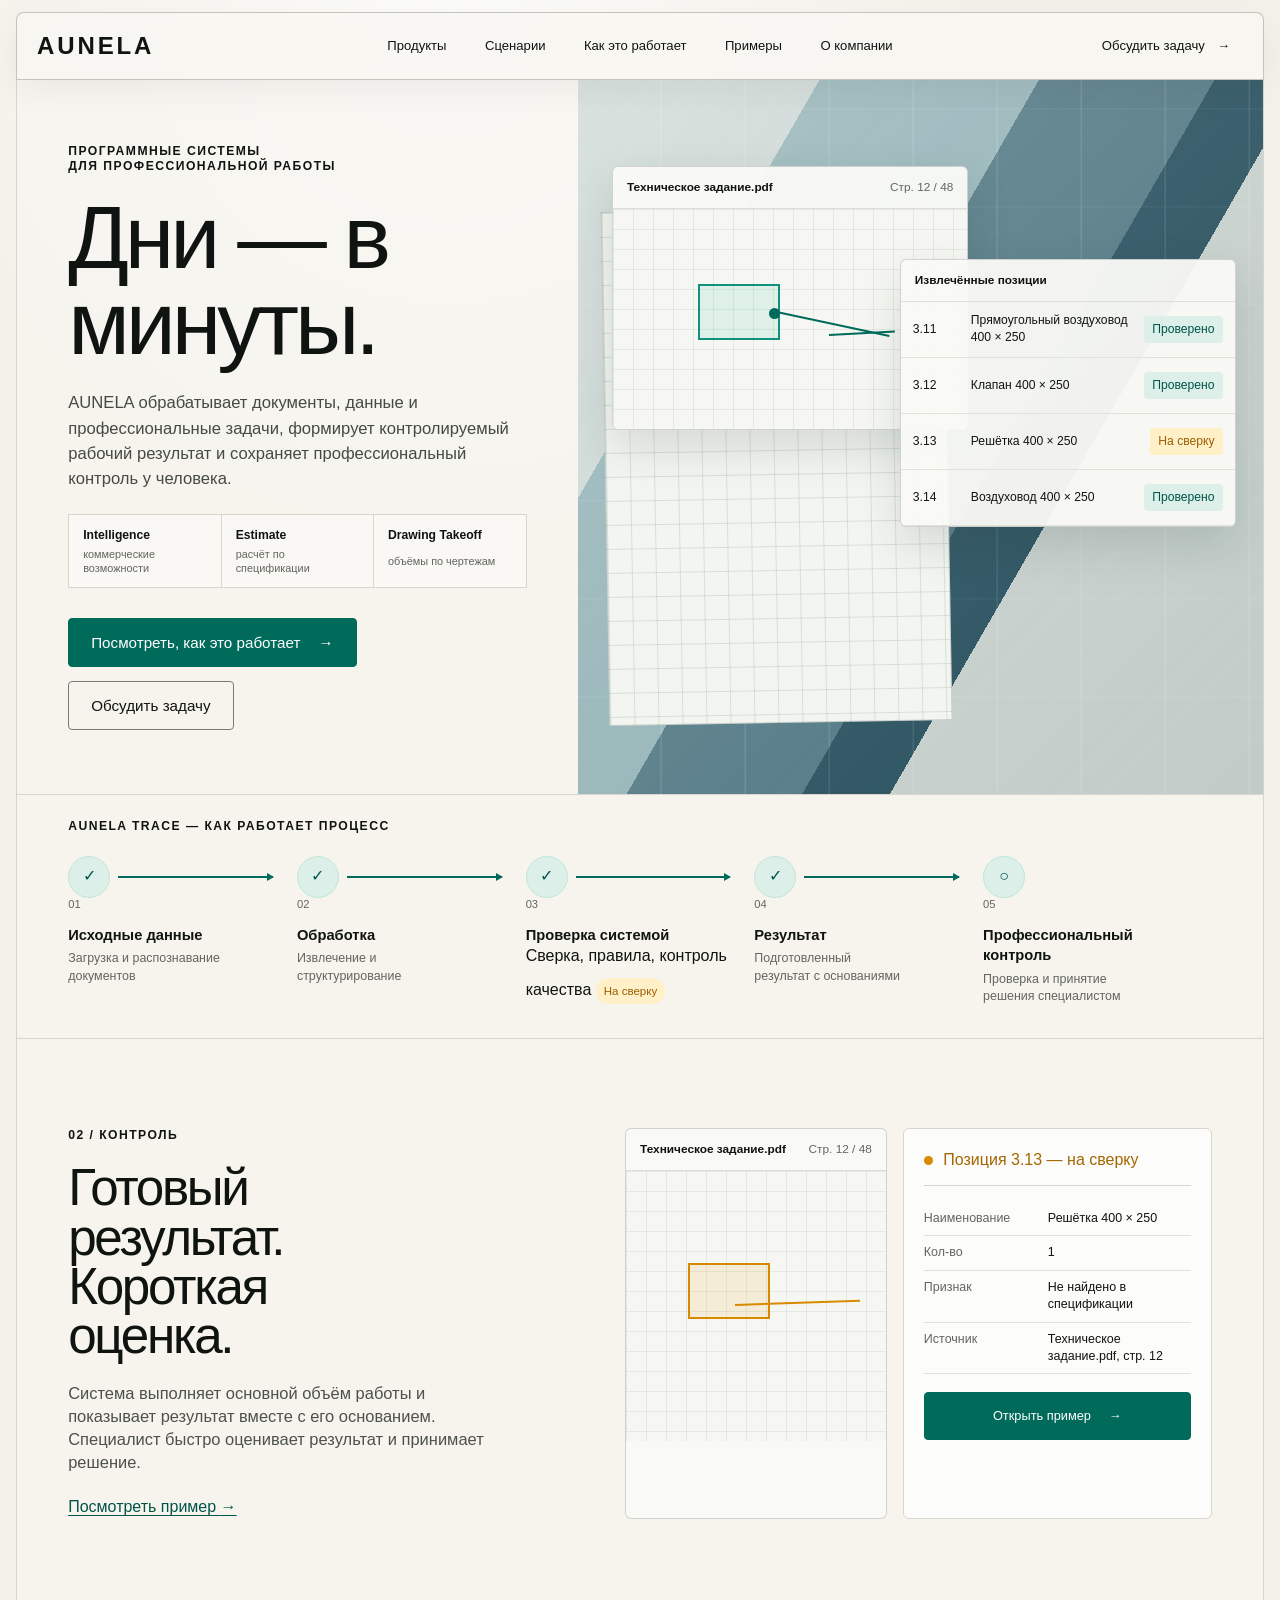
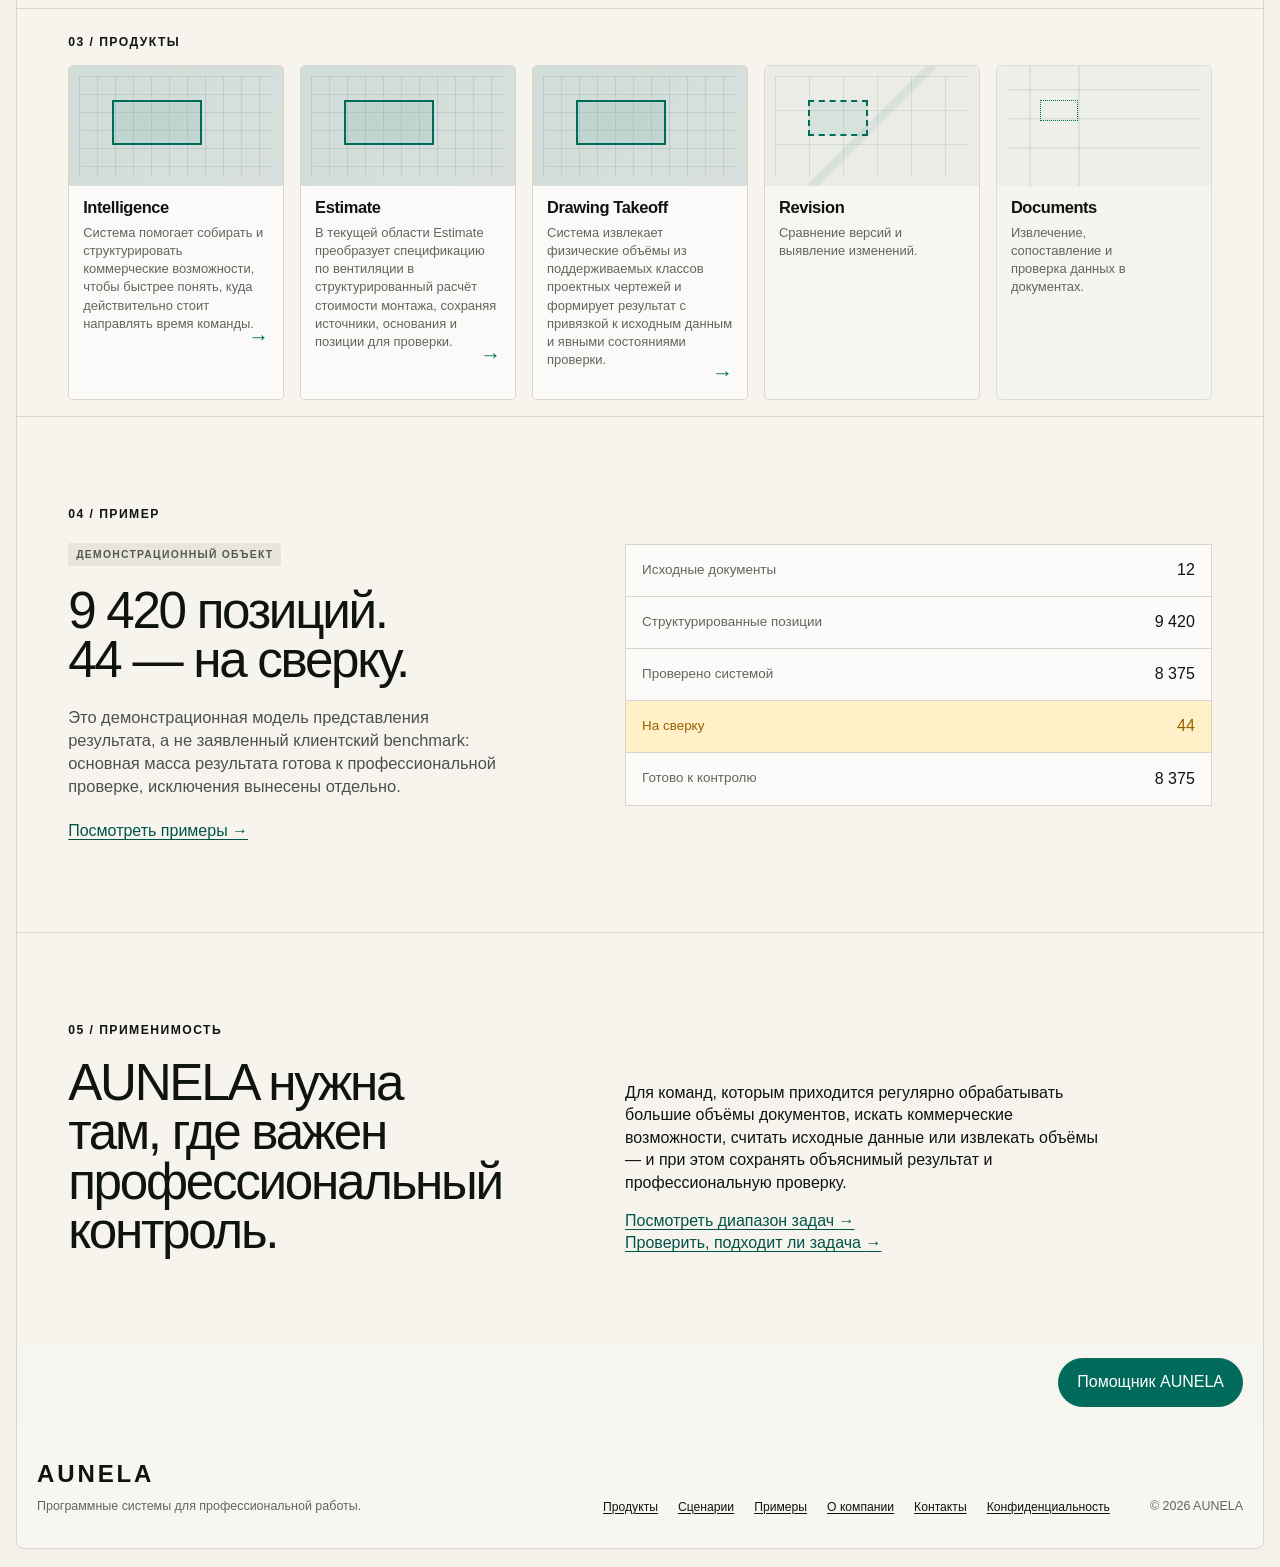
==== commit 66adfdeb: "Publish premium sticky navigation" ====
--- a/index.html
+++ b/index.html
@@ -1,4 +1,4 @@
-<!DOCTYPE html><html lang="ru"> <head><meta charset="UTF-8"><meta name="viewport" content="width=device-width"><meta name="color-scheme" content="light"><meta name="theme-color" content="#f2f0e9"><link rel="icon" type="image/svg+xml" href="/favicon.svg"><title>AUNELA — программные системы для профессиональной работы</title><meta name="description" content="AUNELA — программные системы для профессиональной работы: Intelligence, Estimate и Drawing Takeoff с проверяемым результатом и профессиональным контролем."><link rel="canonical" href="https://aunela.ru/"><meta name="robots" content="noindex,nofollow,noarchive"><meta property="og:type" content="website"><meta property="og:site_name" content="AUNELA"><meta property="og:title" content="AUNELA — программные системы для профессиональной работы"><meta property="og:description" content="AUNELA — программные системы для профессиональной работы: Intelligence, Estimate и Drawing Takeoff с проверяемым результатом и профессиональным контролем."><meta property="og:url" content="https://aunela.ru/"><script type="application/ld+json">[{"@context":"https://schema.org","@type":"Organization","name":"AUNELA","legalName":"Индивидуальный предприниматель Кулишова Ксения Геннадьевна","identifier":[{"@type":"PropertyValue","propertyID":"ИНН","value":"595706067159"},{"@type":"PropertyValue","propertyID":"ОГРНИП","value":"324595800131352"}],"telephone":"+7 922 640-99-22","url":"https://aunela.ru"},{"@context":"https://schema.org","@type":"WebSite","name":"AUNELA","url":"https://aunela.ru"}]</script><link rel="stylesheet" href="/_astro/BaseLayout.DXYkKfe_.css"></head> <body> <a class="skip-link" href="#content">К содержанию</a> <header class="site-header"> <a class="brand" href="/" aria-label="AUNELA — главная">AUNELA</a> <nav class="desktop-nav" aria-label="Основная навигация"> <a href="/products/">Продукты</a> <a href="/#trace">Как это работает</a> <a href="/examples/">Примеры</a> <a href="/about/">О компании</a> </nav> <div class="header-actions">  <a class="header-cta" href="/contact/">Обсудить задачу <span aria-hidden="true">→</span></a> </div> <button class="menu-button" type="button" aria-expanded="false" aria-controls="mobile-nav"> <span class="sr-only">Открыть меню</span> <span></span><span></span> </button> </header> <nav id="mobile-nav" class="mobile-nav" aria-label="Мобильная навигация" hidden> <a href="/products/">Продукты</a> <a href="/capabilities/">Сценарии</a> <a href="/#trace">Как это работает</a> <a href="/examples/">Примеры</a> <a href="/about/">О компании</a> <a href="/contact/">Обсудить задачу</a> </nav> <main id="content">  <section class="hero"> <div class="hero-copy"> <p class="eyebrow">ПРОГРАММНЫЕ СИСТЕМЫ<br>ДЛЯ ПРОФЕССИОНАЛЬНОЙ РАБОТЫ</p> <h1>Дни — в минуты.</h1> <p class="hero-lead">
+<!DOCTYPE html><html lang="ru"> <head><meta charset="UTF-8"><meta name="viewport" content="width=device-width"><meta name="color-scheme" content="light"><meta name="theme-color" content="#f2f0e9"><link rel="icon" type="image/svg+xml" href="/favicon.svg"><title>AUNELA — программные системы для профессиональной работы</title><meta name="description" content="AUNELA — программные системы для профессиональной работы: Intelligence, Estimate и Drawing Takeoff с проверяемым результатом и профессиональным контролем."><link rel="canonical" href="https://aunela.ru/"><meta name="robots" content="noindex,nofollow,noarchive"><meta property="og:type" content="website"><meta property="og:site_name" content="AUNELA"><meta property="og:title" content="AUNELA — программные системы для профессиональной работы"><meta property="og:description" content="AUNELA — программные системы для профессиональной работы: Intelligence, Estimate и Drawing Takeoff с проверяемым результатом и профессиональным контролем."><meta property="og:url" content="https://aunela.ru/"><script type="application/ld+json">[{"@context":"https://schema.org","@type":"Organization","name":"AUNELA","legalName":"Индивидуальный предприниматель Кулишова Ксения Геннадьевна","identifier":[{"@type":"PropertyValue","propertyID":"ИНН","value":"595706067159"},{"@type":"PropertyValue","propertyID":"ОГРНИП","value":"324595800131352"}],"telephone":"+7 922 640-99-22","url":"https://aunela.ru","email":"office@aunela.ru"},{"@context":"https://schema.org","@type":"WebSite","name":"AUNELA","url":"https://aunela.ru"}]</script><link rel="stylesheet" href="/_astro/BaseLayout.Bxis8XEd.css"></head> <body> <a class="skip-link" href="#content">К содержанию</a> <div class="nav-shell"> <header class="site-header"> <a class="brand" href="/" aria-label="AUNELA — главная">AUNELA</a> <nav class="desktop-nav" aria-label="Основная навигация"> <a href="/products/">Продукты</a> <a href="/capabilities/">Сценарии</a> <a href="/#trace">Как это работает</a> <a href="/examples/">Примеры</a> <a href="/about/">О компании</a> </nav> <div class="header-actions">  <a class="header-cta" href="/contact/">Обсудить задачу <span aria-hidden="true">→</span></a> </div> <a class="header-mobile-cta" href="/contact/">Связаться</a> <button class="menu-button" type="button" aria-expanded="false" aria-controls="mobile-nav"> <span class="sr-only">Открыть меню</span> <span></span><span></span> </button> </header> <nav id="mobile-nav" class="mobile-nav" aria-label="Мобильная навигация" hidden> <a href="/products/">Продукты</a> <a href="/capabilities/">Сценарии</a> <a href="/#trace">Как это работает</a> <a href="/examples/">Примеры</a> <a href="/about/">О компании</a> <a href="/contact/">Обсудить задачу</a> </nav> </div> <main id="content">  <section class="hero"> <div class="hero-copy"> <p class="eyebrow">ПРОГРАММНЫЕ СИСТЕМЫ<br>ДЛЯ ПРОФЕССИОНАЛЬНОЙ РАБОТЫ</p> <h1>Дни — в минуты.</h1> <p class="hero-lead">
 AUNELA обрабатывает документы, данные и профессиональные задачи,
         формирует контролируемый рабочий результат и сохраняет профессиональный контроль у человека.
 </p> <nav class="hero-products" aria-label="Текущие продукты AUNELA"> <a href="/products/intelligence/"><strong>Intelligence</strong><span>коммерческие возможности</span></a> <a href="/products/estimate/"><strong>Estimate</strong><span>расчёт по спецификации</span></a> <a href="/products/drawing-takeoff/"><strong>Drawing Takeoff</strong><span>объёмы по чертежам</span></a> </nav> <div class="button-row"> <a class="button button-primary" href="#trace">Посмотреть, как это работает <span aria-hidden="true">→</span></a> <a class="button button-secondary" href="/contact/">Обсудить задачу</a> </div> </div> <div class="hero-proof" aria-label="Демонстрация контролируемого результата"> <div class="blueprint-grid" aria-hidden="true"></div> <div class="source-window proof-window"> <div class="window-bar"><strong>Техническое задание.pdf</strong><span>Стр. 12 / 48</span></div> <div class="drawing-canvas"> <span class="drawing-box"></span> <span class="drawing-line one"></span> <span class="drawing-line two"></span> <span class="drawing-node"></span> </div> </div> <div class="result-window proof-window"> <div class="window-bar"><strong>Извлечённые позиции</strong></div> <div class="result-row"><span>3.11</span><strong>Прямоугольный воздуховод 400 × 250</strong><em class="status-ok">Проверено</em></div> <div class="result-row"><span>3.12</span><strong>Клапан 400 × 250</strong><em class="status-ok">Проверено</em></div> <div class="result-row"><span>3.13</span><strong>Решётка 400 × 250</strong><em class="status-review">На сверку</em></div> <div class="result-row"><span>3.14</span><strong>Воздуховод 400 × 250</strong><em class="status-ok">Проверено</em></div> </div> </div> </section> <section class="trace-section" id="trace" aria-labelledby="trace-title"> <div class="section-kicker" id="trace-title">AUNELA TRACE — КАК РАБОТАЕТ ПРОЦЕСС</div> <ol class="trace-list"> <li class="trace-step"> <div class="trace-top"> <span class="trace-number">01</span> <span class="trace-dot" aria-hidden="true">✓</span> <span class="trace-line" aria-hidden="true"></span> </div> <strong>Исходные данные</strong> <span>Загрузка и распознавание документов</span>  </li><li class="trace-step"> <div class="trace-top"> <span class="trace-number">02</span> <span class="trace-dot" aria-hidden="true">✓</span> <span class="trace-line" aria-hidden="true"></span> </div> <strong>Обработка</strong> <span>Извлечение и структурирование</span>  </li><li class="trace-step"> <div class="trace-top"> <span class="trace-number">03</span> <span class="trace-dot" aria-hidden="true">✓</span> <span class="trace-line" aria-hidden="true"></span> </div> <strong>Проверка системой</strong> <span>Сверка, правила, контроль качества</span> <span class="review-branch" aria-label="Вторичная ветвь проверки">На сверку</span> </li><li class="trace-step"> <div class="trace-top"> <span class="trace-number">04</span> <span class="trace-dot" aria-hidden="true">✓</span> <span class="trace-line" aria-hidden="true"></span> </div> <strong>Результат</strong> <span>Подготовленный результат с основаниями</span>  </li><li class="trace-step"> <div class="trace-top"> <span class="trace-number">05</span> <span class="trace-dot" aria-hidden="true">○</span>  </div> <strong>Профессиональный контроль</strong> <span>Проверка и принятие решения специалистом</span>  </li> </ol> </section> <section class="control-section section-grid" aria-labelledby="control-title"> <div> <p class="section-index">02 / КОНТРОЛЬ</p> <h2 id="control-title">Готовый результат. Короткая оценка.</h2> <p class="section-lead">
@@ -23,4 +23,11 @@
         button.setAttribute('aria-expanded', String(!open));
         if (menu) menu.hidden = open;
       });
+
+      menu?.querySelectorAll('a').forEach((link) => {
+        link.addEventListener('click', () => {
+          button?.setAttribute('aria-expanded', 'false');
+          menu.hidden = true;
+        });
+      });
     </script></body> </html>
--- a/_astro/BaseLayout.Bxis8XEd.css
+++ b/_astro/BaseLayout.Bxis8XEd.css
@@ -0,0 +1 @@
+:root{--bg:#f3f1e9;--paper:#f8f7f2;--ink:#101411;--muted:#62665f;--line:#d7d5cc;--green:#006b5b;--green-dark:#005449;--mint:#dcefe8;--mint-strong:#bfe6d8;--amber:#d98900;--amber-bg:#fff0c7;--radius:8px;--max:1480px;--page:clamp(20px, 4vw, 64px);--display:clamp(3.4rem, 7vw, 7.9rem);--h2:clamp(2.25rem, 4vw, 5rem);color:var(--ink);background:var(--bg);font-synthesis:none;font-family:Arial,Helvetica Neue,Helvetica,sans-serif}*{box-sizing:border-box}html{scroll-behavior:smooth;scroll-padding-top:96px}body{background:radial-gradient(circle at 35% 0%, #ffffffc7, transparent 34rem), var(--bg);min-width:320px;color:var(--ink);margin:0;line-height:1.4}a{color:inherit;text-underline-offset:.18em;text-decoration-thickness:1px}button,a{-webkit-tap-highlight-color:transparent}button{font:inherit;color:inherit}p{margin:0 0 1rem}h1,h2,h3{letter-spacing:-.045em;margin:0;font-weight:400;line-height:.96}h1{font-size:var(--display)}h2{font-size:var(--h2)}h3{font-size:1.45rem}.sr-only{clip:rect(0,0,0,0);white-space:nowrap;border:0;width:1px;height:1px;margin:-1px;padding:0;overflow:hidden;position:absolute!important}.skip-link{z-index:1000;background:var(--ink);color:#fff;padding:10px 14px;position:fixed;top:8px;left:8px;transform:translateY(-150%)}.skip-link:focus{transform:none}.nav-shell{z-index:90;pointer-events:none;padding-top:12px;position:sticky;top:0}.nav-shell>*{pointer-events:auto}.site-header{width:min(calc(100% - 32px),var(--max));border-radius:var(--radius) var(--radius) 0 0;backdrop-filter:blur(18px)saturate(118%);z-index:20;background:#f8f7f2e6;border:1px solid #bebeb6e0;grid-template-columns:1fr auto 1fr;align-items:center;min-height:68px;margin:0 auto;padding:0 20px;display:grid;position:relative;box-shadow:0 10px 34px #1014110e}.brand{letter-spacing:.12em;width:max-content;font-size:1.5rem;font-weight:700;text-decoration:none;display:inline-block}.desktop-nav{align-items:center;gap:clamp(20px,3vw,46px);display:flex}.desktop-nav a,.utility-link{font-size:.82rem;text-decoration:none}.desktop-nav a:hover,.utility-link:hover{text-decoration:underline}.header-actions{justify-content:flex-end;align-items:center;gap:20px;display:flex}.header-cta{white-space:nowrap;border:1px solid #0000;border-radius:3px;align-items:center;gap:12px;min-height:38px;padding:8px 12px;font-size:.82rem;text-decoration:none;transition:background .18s,border-color .18s;display:inline-flex}.header-cta:hover{background:#dcefe89e;border-color:#006b5b2e}.header-mobile-cta,.menu-button,.mobile-nav{display:none}main{width:min(calc(100% - 32px),var(--max));border-left:1px solid var(--line);border-right:1px solid var(--line);background:#f8f7f294;margin:0 auto}.hero{border-bottom:1px solid var(--line);grid-template-columns:.9fr 1.1fr;min-height:560px;display:grid;overflow:hidden}.hero-copy{padding:clamp(32px,5vw,72px) var(--page);align-self:center}.eyebrow,.section-kicker,.section-index,.demo-label{letter-spacing:.12em;text-transform:uppercase;margin:0 0 20px;font-size:.76rem;font-weight:700;line-height:1.25}.hero h1{max-width:8ch}.hero-lead{color:#454a44;max-width:760px;margin-top:24px;font-size:clamp(1rem,1.3vw,1.25rem);line-height:1.52}.button-row{flex-wrap:wrap;align-items:center;gap:14px;margin-top:30px;display:flex}.button{border:1px solid var(--green);border-radius:4px;justify-content:center;align-items:center;gap:18px;min-height:48px;padding:13px 22px;font-size:.95rem;text-decoration:none;transition:transform .18s,background .18s;display:inline-flex}.button:hover{transform:translateY(-1px)}.button-primary{background:var(--green);color:#fff}.button-primary:hover{background:var(--green-dark)}.button-secondary{background:0 0;border-color:#777b75}.text-link{color:var(--green-dark);font-size:1rem}.hero-proof{background:linear-gradient(135deg,#ddebe83d,#3967751f),linear-gradient(120deg,#d7dedb 0 22%,#9bb8bc 22% 42%,#527884 42% 58%,#244b5a 58% 66%,#d4d9d4 66%);min-height:560px;position:relative;overflow:hidden}.hero-proof:after{content:"";mix-blend-mode:soft-light;background:repeating-linear-gradient(90deg,#0000 0 82px,#ffffff47 83px 84px),repeating-linear-gradient(0deg,#0000 0 96px,#ffffff1f 97px 98px);position:absolute;inset:0}.blueprint-grid{z-index:1;background-color:#f3f5f0;background-image:linear-gradient(#1648441f 1px,#0000 1px),linear-gradient(90deg,#1648441f 1px,#0000 1px),none;background-position:0 0,0 0,0 0;background-repeat:repeat,repeat,repeat;background-size:24px 24px;background-attachment:scroll,scroll,scroll;background-origin:padding-box,padding-box,padding-box;background-clip:border-box,border-box,border-box;border:1px solid #172e2d2e;position:absolute;inset:18% 46% 10% 4%;transform:rotate(-1deg)}.proof-window{z-index:3;background:#f9f9f6f5;border:1px solid #1e2a282e;border-radius:6px;position:absolute;overflow:hidden;box-shadow:0 18px 45px #1a302d24}.source-window{width:52%;top:12%;left:5%}.result-window{width:49%;top:25%;right:4%}.window-bar{border-bottom:1px solid #dedfd8;justify-content:space-between;align-items:center;gap:12px;min-height:42px;padding:11px 14px;font-size:.74rem;display:flex}.window-bar span{color:var(--muted)}.drawing-canvas{background-color:#f6f7f2;background-image:linear-gradient(#0c403b14 1px,#0000 1px),linear-gradient(90deg,#0c403b14 1px,#0000 1px),none;background-position:0 0,0 0,0 0;background-repeat:repeat,repeat,repeat;background-size:20px 20px;background-attachment:scroll,scroll,scroll;background-origin:padding-box,padding-box,padding-box;background-clip:border-box,border-box,border-box;min-height:220px;position:relative}.drawing-box{background:#3fb89b1f;border:2px solid #14917d;width:82px;height:56px;position:absolute;top:34%;left:24%}.drawing-node{background:var(--green);border-radius:50%;width:11px;height:11px;position:absolute;top:45%;left:44%}.drawing-line{background:var(--green);transform-origin:0;height:2px;position:absolute}.drawing-line.one{width:120px;top:46%;left:45%;transform:rotate(12deg)}.drawing-line.two{width:66px;top:57%;left:61%;transform:rotate(-3deg)}.result-row{border-bottom:1px solid #e2e1da;grid-template-columns:48px 1fr auto;align-items:center;gap:10px;min-height:56px;padding:7px 12px;font-size:.76rem;display:grid}.result-row strong{font-weight:400}.result-row em,.status-review,.status-ok{white-space:nowrap;border-radius:4px;padding:5px 8px;font-style:normal}.status-ok{color:var(--green-dark);background:var(--mint)}.status-review{color:#9a5e00;background:var(--amber-bg)}.trace-section{padding:24px var(--page) 32px;border-bottom:1px solid var(--line)}.trace-list{grid-template-columns:repeat(5,1fr);gap:0;margin:0;padding:0;list-style:none;display:grid}.trace-step{min-width:0;padding-right:24px;position:relative}.trace-top{align-items:center;height:44px;display:flex;position:relative}.trace-number{color:var(--muted);font-size:.7rem;position:absolute;top:42px;left:0}.trace-dot{background:var(--mint);border:1px solid var(--mint-strong);width:42px;height:42px;color:var(--green-dark);z-index:2;border-radius:50%;place-items:center;font-weight:700;display:grid;position:relative}.trace-line{background:var(--green);flex:1;height:2px;margin-left:8px;position:relative}.trace-line:after{content:"";border-left:7px solid var(--green);border-top:4px solid #0000;border-bottom:4px solid #0000;width:0;height:0;position:absolute;top:-3px;right:-1px}.trace-step strong{margin-top:26px;font-size:.92rem;display:block}.trace-step>span:last-of-type:not(.review-branch){color:var(--muted);max-width:22ch;margin-top:5px;font-size:.78rem;display:block}.review-branch{color:#9a5e00;background:var(--amber-bg);border-radius:99px;margin-top:10px;padding:5px 8px;font-size:.72rem;display:inline-flex}.section-grid{padding:clamp(54px,7vw,100px) var(--page);border-bottom:1px solid var(--line);grid-template-columns:.9fr 1.1fr;gap:clamp(36px,6vw,100px);display:grid}.section-grid h2{max-width:12ch}.section-lead{color:#4d514c;max-width:49ch;margin:22px 0;font-size:1.03rem}.control-section>div:first-child{align-self:center}.review-panel{grid-template-columns:1fr 1.18fr;align-items:stretch;gap:16px;display:grid}.review-panel .proof-window{width:auto;box-shadow:none;position:relative;inset:auto}.review-panel .drawing-canvas{min-height:270px}.drawing-box.review{border-color:var(--amber);background:#e69d161f}.drawing-line.review{background:var(--amber);width:125px;top:49%;left:42%;transform:rotate(-2deg)}.review-card{border:1px solid var(--line);background:#ffffffb8;border-radius:6px;padding:20px}.review-title{color:#a36600;border-bottom:1px solid var(--line);padding-bottom:13px}.review-dot{background:var(--amber);border-radius:50%;width:9px;height:9px;margin-right:6px;display:inline-block}.review-card dl{margin:0 0 18px}.review-card dl div{border-bottom:1px solid #e3e1da;grid-template-columns:110px 1fr;gap:14px;padding:8px 0;font-size:.78rem;display:grid}.review-card dt{color:var(--muted)}.review-card dd{margin:0}.compact-button{width:100%;font-size:.8rem}.products-section{padding:26px var(--page) 16px;border-bottom:1px solid var(--line)}.section-heading-row{min-height:30px}.product-grid{grid-template-columns:repeat(5,1fr);gap:16px;display:grid}.product-grid-three{grid-template-columns:repeat(3,1fr)}.product-card{border:1px solid var(--line);background:#ffffff9e;border-radius:5px;min-width:0;text-decoration:none;transition:transform .18s,border-color .18s;overflow:hidden}a.product-card:hover{border-color:#acaea7;transform:translateY(-2px)}.product-visual{background:linear-gradient(135deg,#10675a1c,#30586214),#e7ebe7;height:120px;position:relative;overflow:hidden}.visual-grid{background-color:#0000;background-image:linear-gradient(#0a49411a 1px,#0000 1px),linear-gradient(90deg,#0a49411a 1px,#0000 1px);background-position:0 0,0 0;background-repeat:repeat,repeat;background-size:18px 18px;background-attachment:scroll,scroll;background-origin:padding-box,padding-box;background-clip:border-box,border-box;position:absolute;inset:10px}.visual-mark{border:2px solid var(--green);background:#1688741a;width:42%;height:38%;position:absolute;top:28%;left:20%}.product-copy{min-height:150px;padding:14px;position:relative}.product-copy h3{letter-spacing:-.025em;font-size:1.03rem;font-weight:700}.product-copy p{color:var(--muted);margin-top:8px;font-size:.81rem}.card-arrow{color:var(--green);font-size:1.3rem;position:absolute;bottom:12px;right:14px}.product-label{color:var(--muted);font-size:.68rem}.material-level-2{background:#f7f6f1;border-color:#d9d8d1}.material-level-2 .product-visual{background:linear-gradient(135deg,#0000 0 48%,#006b5b14 48% 52%,#0000 52%),#ecece7}.material-level-2 .visual-grid{background-color:#0000;background-image:linear-gradient(#0a49411a 1px,#0000 1px),linear-gradient(90deg,#0a49411a 1px,#0000 1px);background-position:0 0,0 0;background-repeat:repeat,repeat;background-size:34px 34px;background-attachment:scroll,scroll;background-origin:padding-box,padding-box;background-clip:border-box,border-box}.material-level-2 .visual-mark{border-style:dashed;width:28%;height:30%}.material-level-3{background:#f5f4ef;border-color:#deddd7}.material-level-3 .product-visual{background:linear-gradient(90deg,#0000 0 15%,#006b5b17 15% 16%,#0000 16% 38%,#006b5b17 38% 39%,#0000 39%),#efefe9}.material-level-3 .visual-grid{background:repeating-linear-gradient(0deg,#0000 0 27px,#0a494117 28px 29px)}.material-level-3 .visual-mark{background:0 0;border-style:dotted;border-width:1px;width:18%;height:18%}.material-level-3 .product-copy p{max-width:22ch}.demo-label{color:#555951;background:#e7e5dc;border-radius:2px;padding:5px 8px;font-size:.65rem;display:inline-block}.evidence-ledger{border:1px solid var(--line);background:#ffffffad;align-self:center}.evidence-ledger div{border-bottom:1px solid var(--line);justify-content:space-between;align-items:center;gap:16px;min-height:52px;padding:0 16px;display:flex}.evidence-ledger div:last-child{border-bottom:0}.evidence-ledger span{color:var(--muted);font-size:.84rem}.evidence-ledger strong{font-size:1rem;font-weight:400}.evidence-ledger .review-ledger{background:var(--amber-bg)}.evidence-ledger .review-ledger span,.evidence-ledger .review-ledger strong{color:#9a5e00}.fit-section{border-bottom:0}.fit-section h2{max-width:14ch}.fit-section>div:last-child{align-self:end;max-width:55ch}.page-hero{padding:clamp(60px,9vw,140px) var(--page);border-bottom:1px solid var(--line)}.page-hero.narrow h1{max-width:12ch}.page-hero.narrow .hero-lead{max-width:62ch}.product-detail-hero{grid-template-columns:1.15fr .85fr;gap:80px;display:grid}.product-detail-hero h1{max-width:10ch}.product-proof-card{border:1px solid var(--line);background:#ffffffa3;border-radius:6px;align-self:end;padding:24px}.mini-ledger{border-top:1px solid var(--line);grid-template-columns:1fr 1fr;margin-bottom:20px;display:grid}.mini-ledger span,.mini-ledger strong{border-bottom:1px solid var(--line);padding:11px 0;font-size:.78rem}.mini-ledger span{color:var(--muted)}.mini-ledger strong{text-align:right;font-weight:400}.fine-print,.page-note{color:var(--muted);font-size:.76rem;line-height:1.5}.page-section{border-bottom:1px solid var(--line)}.process-detail{padding:clamp(52px,7vw,96px) var(--page);grid-template-columns:repeat(3,1fr);display:grid}.process-column{border-right:1px solid var(--line);min-width:0;padding:0 clamp(22px,3vw,46px)}.process-column:first-child{padding-left:0}.process-column:last-child{border-right:0;padding-right:0}.process-column h2{margin-bottom:24px;font-size:clamp(1.6rem,2.3vw,2.7rem)}.plain-list{margin:0;padding:0;list-style:none}.plain-list li{border-bottom:1px solid var(--line);color:#444943;padding:12px 0 12px 20px;position:relative}.plain-list li:before{content:"—";color:var(--green);position:absolute;left:0}.strong-list li{color:var(--ink);font-size:1.08rem}.human-control-note{border-left:3px solid var(--green);background:var(--mint);margin-top:34px;padding:24px}.human-control-note p:last-child{margin-bottom:0}.page-cta{padding:clamp(60px,8vw,120px) var(--page)}.page-cta h2{max-width:14ch}.portfolio-next{border-bottom:0}.developing-list{align-self:center}.developing-row{border-top:1px solid var(--line);grid-template-columns:160px 1fr;gap:20px;padding:20px 0;display:grid}.developing-row h3{font-size:1.1rem;font-weight:700}.developing-row p{color:var(--muted);margin:0}.example-index{padding:0 var(--page)}.example-row{border-bottom:1px solid var(--line);grid-template-columns:80px 1fr 40px;align-items:center;gap:24px;min-height:160px;text-decoration:none;display:grid}.example-row h2{font-size:clamp(2rem,4vw,4rem)}.example-row p{color:var(--muted);max-width:70ch;margin-top:10px}.example-row .card-arrow{justify-self:end;position:static}.page-note{padding:24px var(--page) 70px;max-width:90ch}.example-proof{padding:0 var(--page);grid-template-columns:repeat(5,1fr);display:grid}.example-proof article{border-right:1px solid var(--line);min-height:340px;padding:28px 22px;position:relative}.example-proof article:first-child{border-left:1px solid var(--line)}.example-proof h2{max-width:12ch;margin-bottom:22px;font-size:1.6rem}.example-proof p:last-child{color:var(--muted);font-size:.9rem}.example-proof .human-proof{background:var(--mint)}.proof-num{color:#b5b7b0;letter-spacing:-.05em;margin-bottom:48px;font-size:3rem;display:block}.status-review.large{margin-top:14px;padding:8px 12px;display:inline-flex}.contact-grid{padding:clamp(50px,7vw,96px) var(--page);grid-template-columns:1fr 1fr;gap:24px;display:grid}.contact-card{border:1px solid var(--line);background:#ffffff94;padding:clamp(26px,4vw,54px)}.contact-card.primary{background:var(--mint);border-color:#b8d8cd}.numbered{counter-reset:steps}.numbered li{padding-left:32px}.numbered li:before{counter-increment:steps;content:"0" counter(steps);font-size:.7rem;top:15px}.site-footer{width:min(calc(100% - 32px),var(--max));border:1px solid var(--line);border-radius:0 0 var(--radius) var(--radius);background:#f8f7f2d9;border-top:0;grid-template-columns:1fr auto auto;align-items:end;gap:40px;min-height:120px;margin:0 auto 18px;padding:32px 20px;display:grid}.site-footer p{color:var(--muted);margin:8px 0 0;font-size:.78rem}.site-footer nav{flex-wrap:wrap;gap:20px;display:flex}.site-footer nav a{font-size:.76rem}.footer-note{white-space:nowrap}.agent-slot{z-index:40;width:min(calc(100% - 32px),var(--max));border-left:1px solid var(--line);border-right:1px solid var(--line);background:#f8f7f2b8;justify-content:flex-end;margin:0 auto;padding:14px 20px 18px;display:flex;position:relative}.agent-launcher{border:1px solid var(--green);background:var(--green);color:#fff;min-height:48px;box-shadow:none;cursor:pointer;border-radius:99px;padding:12px 18px}.agent-panel{border:1px solid var(--line);background:#f9f8f3;border-radius:8px;width:min(390px,100vw - 32px);max-height:min(640px,100vh - 110px);position:absolute;bottom:70px;right:20px;overflow:auto;box-shadow:0 24px 80px #1f2c2833}.agent-head{border-bottom:1px solid var(--line);justify-content:space-between;align-items:start;gap:20px;padding:20px;display:flex}.agent-head .section-index{margin-bottom:6px}.agent-close{cursor:pointer;background:0 0;border:0;width:40px;height:40px;font-size:1.5rem}.agent-choices{display:grid}.agent-choices a{border-bottom:1px solid var(--line);gap:4px;padding:16px 20px;text-decoration:none;display:grid}.agent-choices a:hover{background:var(--mint)}.agent-choices span{color:var(--muted);font-size:.78rem}.agent-fallback{padding:18px 20px;font-size:.8rem}.agent-fallback p{color:var(--muted)}@media (width<=1050px){.site-header{grid-template-columns:1fr auto auto;column-gap:8px}.desktop-nav,.header-actions{display:none}.header-mobile-cta{min-height:38px;color:var(--green-dark);white-space:nowrap;border:1px solid #006b5b38;border-radius:3px;align-items:center;padding:8px 11px;font-size:.78rem;text-decoration:none;display:inline-flex}.menu-button{cursor:pointer;background:0 0;border:0;align-content:center;justify-self:end;gap:6px;width:44px;height:44px;display:grid}.menu-button span:not(.sr-only){background:var(--ink);width:23px;height:1px}.mobile-nav{width:min(calc(100% - 32px),var(--max));border:1px solid var(--line);z-index:19;background:#f8f7f2fa;border-top:0;margin:0 auto;display:grid;position:relative;box-shadow:0 18px 36px #10141114}.mobile-nav[hidden]{display:none}.mobile-nav a{border-bottom:1px solid var(--line);padding:15px 20px;text-decoration:none}.hero{grid-template-columns:1fr}.hero-proof{min-height:480px}.trace-list{grid-template-columns:repeat(5,minmax(150px,1fr));padding-bottom:12px;overflow-x:auto}.section-grid{grid-template-columns:1fr}.review-panel{grid-template-columns:1fr 1fr}.product-grid{grid-template-columns:repeat(3,1fr)}.product-detail-hero{grid-template-columns:1fr;gap:44px}.process-detail{grid-template-columns:1fr;gap:36px}.process-column{border-right:0;border-bottom:1px solid var(--line);padding:0 0 36px}.process-column:last-child{border-bottom:0}.example-proof{grid-template-columns:repeat(2,1fr)}.example-proof article{border:1px solid var(--line);margin:-1px 0 0 -1px}}@media (width<=720px){:root{--page:20px;--display:clamp(3rem,15vw,5.3rem);--h2:clamp(2.2rem,10vw,3.5rem)}body{background:var(--bg)}.site-header,main,.site-footer,.mobile-nav{width:calc(100% - 20px)}.nav-shell{padding-top:8px}.site-header{min-height:60px;padding:0 10px 0 14px}.brand{font-size:1.15rem}.hero{min-height:auto}.hero-copy{padding:38px var(--page) 34px}.hero h1{max-width:7ch}.eyebrow{margin-bottom:16px;font-size:.67rem}.hero-lead{margin-top:18px;font-size:.94rem}.button-row{width:100%;margin-top:22px;display:grid}.button{width:100%;min-height:50px}.hero-proof{min-height:365px}.source-window{width:76%;top:7%;left:5%}.result-window{width:74%;top:42%;right:4%}.drawing-canvas{min-height:150px}.result-row{grid-template-columns:34px 1fr auto;min-height:40px;padding:4px 7px;font-size:.6rem}.result-row em{padding:3px 5px}.trace-section{padding-top:22px;overflow-x:hidden}.trace-list{grid-template-columns:repeat(5,126px);min-width:0;max-width:100%}.trace-dot{width:34px;height:34px}.trace-number{top:36px}.trace-step strong{margin-top:24px;font-size:.75rem}.trace-step>span:last-of-type:not(.review-branch){font-size:.66rem}.review-panel{grid-template-columns:1fr}.review-panel .drawing-canvas{min-height:210px}.product-grid,.product-grid-three{grid-template-columns:repeat(3,minmax(180px,1fr));padding-bottom:12px;overflow-x:auto}.product-card{scroll-snap-align:start}.products-section{overflow:hidden}.product-copy{min-height:136px}.evidence-section{gap:36px}.page-hero{padding:54px var(--page)}.page-hero h1,.product-detail-hero h1,.section-grid h2{hyphens:auto;overflow-wrap:anywhere;max-width:100%}.page-hero h1{font-size:clamp(2.65rem,12vw,4.4rem)}.product-detail-hero{gap:34px}.example-proof{grid-template-columns:1fr}.example-proof article{min-height:260px}.proof-num{margin-bottom:24px}.example-row{grid-template-columns:36px 1fr 24px;gap:12px;min-height:140px}.contact-grid{grid-template-columns:1fr}.site-footer{grid-template-columns:1fr;align-items:start;gap:24px}.site-footer nav{grid-template-columns:1fr 1fr;display:grid}.agent-slot{width:calc(100% - 20px);margin:0 auto;padding:12px 10px 18px}.agent-launcher{width:100%;min-height:48px;font-size:.82rem}.agent-panel{width:calc(100vw - 20px);max-height:calc(100vh - 20px);position:fixed;bottom:10px;right:10px}}@media (prefers-reduced-motion:reduce){html{scroll-behavior:auto}*,:before,:after{scroll-behavior:auto!important;transition-duration:.01ms!important;animation-duration:.01ms!important;animation-iteration-count:1!important}}:focus-visible{outline-offset:3px;outline:3px solid #0a7665}.hero-fit{border-top:1px solid var(--line);color:#3f443f;margin:18px 0 0;padding-top:16px;font-size:.82rem;line-height:1.5}.hero-fit strong{color:var(--ink)}.facts-section{padding:clamp(52px,7vw,96px) var(--page)}.facts-heading{grid-template-columns:.78fr 1.22fr;align-items:start;column-gap:clamp(32px,6vw,96px);margin-bottom:34px;display:grid}.facts-heading .section-index{grid-column:1}.facts-heading h2{grid-column:1;max-width:12ch}.facts-heading>p:last-child{max-width:58ch;color:var(--muted);grid-area:2/2;align-self:end;margin:0}.facts-grid{border-top:1px solid var(--line);border-left:1px solid var(--line);grid-template-columns:repeat(2,minmax(0,1fr));margin:0;display:grid}.fact-card{border-right:1px solid var(--line);border-bottom:1px solid var(--line);background:#ffffff73;min-width:0;margin:0;padding:24px}.fact-card dt{letter-spacing:.08em;text-transform:uppercase;margin-bottom:14px;font-size:.75rem;font-weight:700;line-height:1.3}.fact-card dd{margin:0}.fact-card dd p{color:#454a44;margin:0}.fact-card .plain-list li{font-size:.9rem}.fact-card-accent{background:var(--mint)}.fact-card-evidence{background:#f1efe7;grid-column:1/-1}.fact-card-evidence dd{max-width:76ch}.contractor-answer{border:1px solid var(--line);background:#ffffff94;margin-top:26px}.contractor-answer>div{border-bottom:1px solid var(--line);grid-template-columns:170px 1fr;gap:24px;padding:18px 20px;display:grid}.contractor-answer>div:last-child{border-bottom:0}.contractor-answer dt{letter-spacing:.08em;text-transform:uppercase;font-size:.74rem;font-weight:700}.contractor-answer dd{color:#454a44;margin:0}@media (width<=720px){.facts-heading{grid-template-columns:1fr;gap:18px}.facts-heading .section-index,.facts-heading h2,.facts-heading>p:last-child{grid-area:auto/1}.facts-grid{grid-template-columns:1fr}.fact-card-evidence{grid-column:auto}.contractor-answer>div{grid-template-columns:1fr;gap:8px}}.hero-products{border-top:1px solid var(--line);border-left:1px solid var(--line);grid-template-columns:repeat(3,minmax(0,1fr));margin-top:22px;display:grid}.hero-products a{border-right:1px solid var(--line);border-bottom:1px solid var(--line);background:#ffffff5c;gap:3px;min-width:0;padding:12px 14px;text-decoration:none;display:grid}.hero-products strong{font-size:.76rem}.hero-products span{color:var(--muted);font-size:.68rem;line-height:1.3}.hero-products a:hover{background:var(--mint)}.assessment-package{border-top:1px solid var(--line);margin-top:26px;padding-top:20px}.assessment-package h3{letter-spacing:-.02em;margin-bottom:10px;font-size:1.15rem;font-weight:700}@media (width<=720px){.hero-products{grid-template-columns:1fr}}.contact-methods{gap:12px;margin-top:24px;display:grid}.contact-method{border-top:1px solid #0054492e;grid-template-columns:110px 1fr;align-items:center;gap:18px;padding:16px 0;text-decoration:none;display:grid}.contact-method span{color:var(--muted);text-transform:uppercase;letter-spacing:.08em;font-size:.76rem}.contact-method strong{word-break:break-word;font-size:1.02rem;font-weight:500}.contact-method.pending strong{color:var(--muted);font-weight:400}@media (width<=720px){.contact-method{grid-template-columns:1fr;gap:4px}}.agent-dialog{border-bottom:1px solid var(--line);padding:18px 20px 20px}.agent-dialog label{letter-spacing:.08em;text-transform:uppercase;margin-bottom:8px;font-size:.76rem;font-weight:700;display:block}.agent-dialog textarea{resize:vertical;border:1px solid var(--line);width:100%;min-height:118px;color:var(--ink);font:inherit;background:#fff;border-radius:4px;padding:14px;line-height:1.45}.agent-dialog textarea:focus{border-color:var(--green);outline:3px solid #006b5b2e}.agent-dialog-actions{grid-template-columns:1fr auto;align-items:center;gap:14px;margin-top:12px;display:grid}.agent-privacy-note{color:var(--muted);font-size:.7rem;line-height:1.35}.agent-dialog .button{width:auto;min-height:42px;padding:10px 16px}.agent-dialog button:disabled{cursor:wait;opacity:.65}.agent-answer{border:1px solid var(--line);white-space:pre-wrap;background:#fff;border-radius:4px;margin-top:14px;padding:14px;font-size:.88rem;line-height:1.5}.agent-answer[data-state=loading]{color:var(--muted)}.agent-answer[data-state=error]{background:var(--amber-bg);color:#805000;border-color:#e2c894}.agent-offline-note{color:var(--muted);padding:16px 20px 4px;font-size:.82rem}.agent-offline-note p{margin:0}@media (width<=720px){.agent-dialog-actions{grid-template-columns:1fr}.agent-dialog .button{width:100%}}.contact-role-list{border-top:1px solid #0054492e;margin-top:22px;display:grid}.contact-role-list a{border-bottom:1px solid #0054491f;grid-template-columns:1fr auto;gap:18px;padding:12px 0;text-decoration:none;display:grid}.contact-role-list span{color:var(--muted);font-size:.78rem}.contact-role-list strong{font-size:.84rem;font-weight:500}@media (width<=720px){.contact-role-list a{grid-template-columns:1fr;gap:3px}}
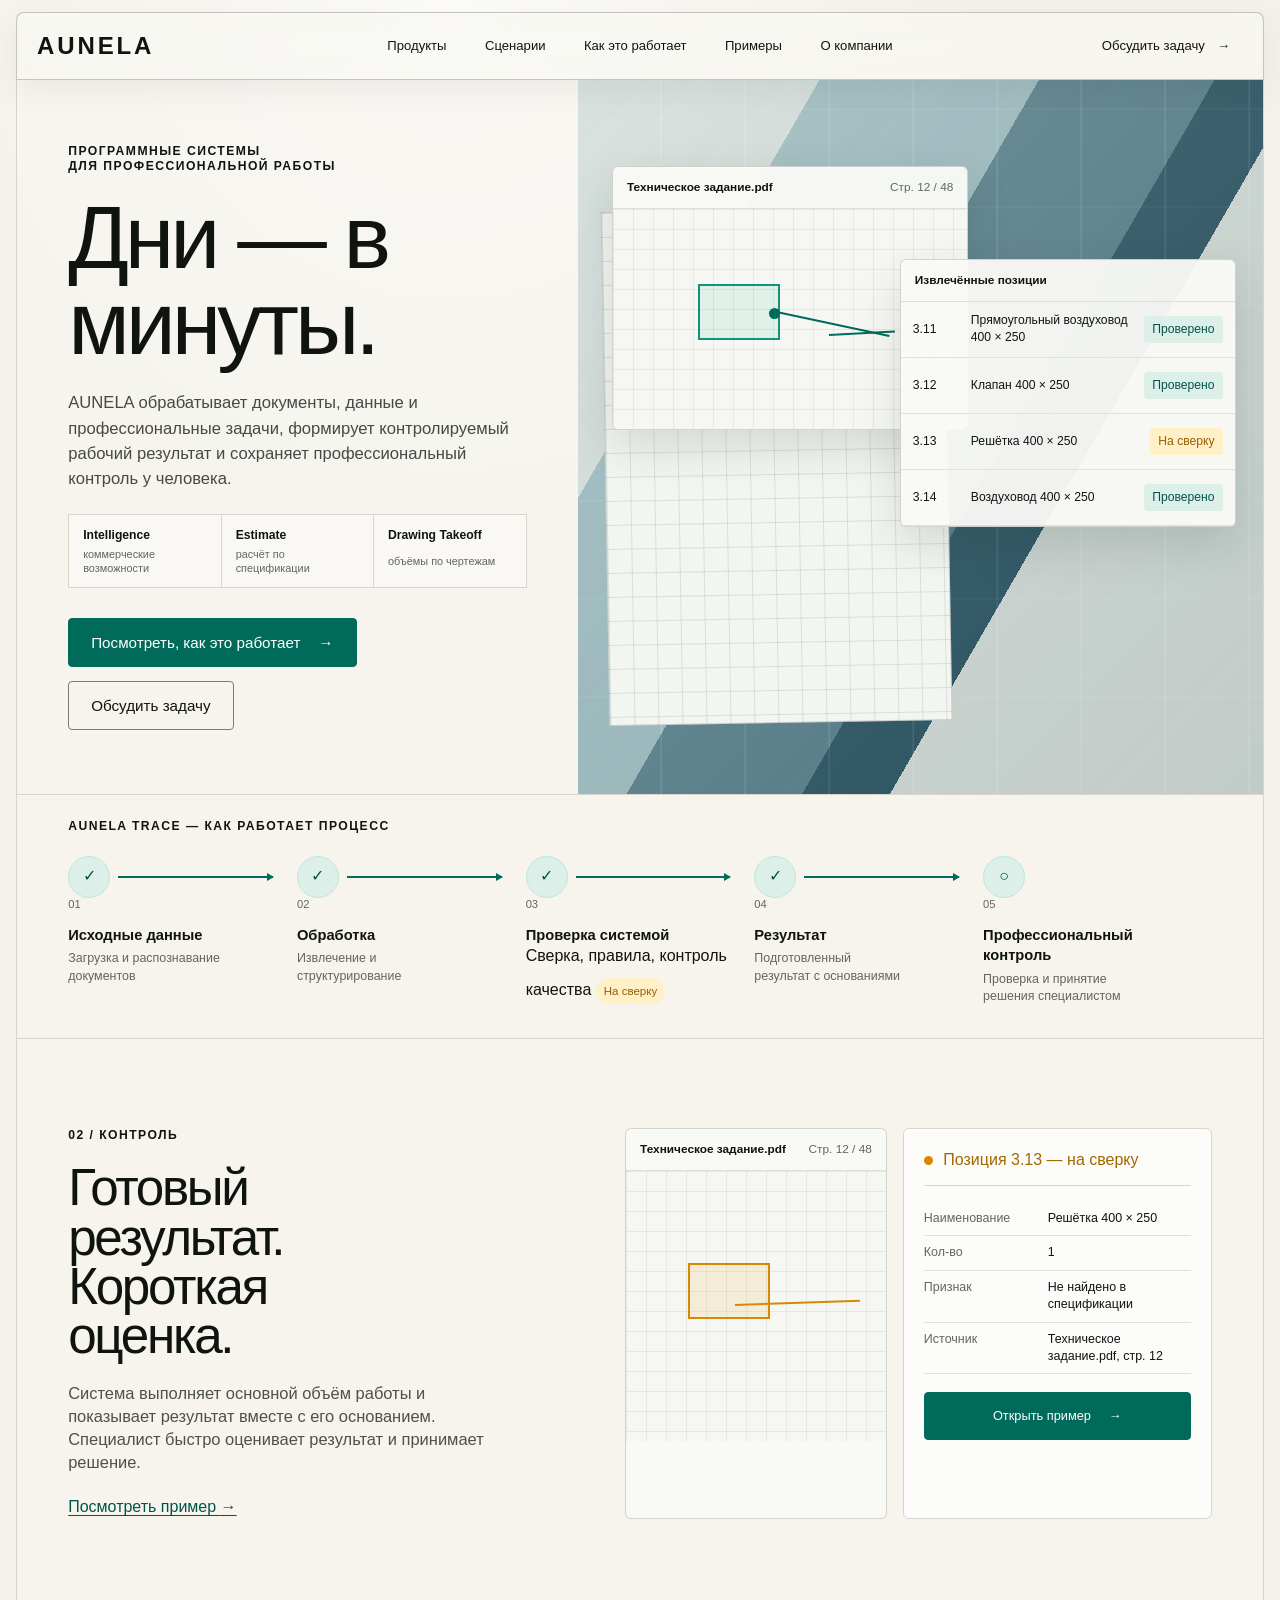
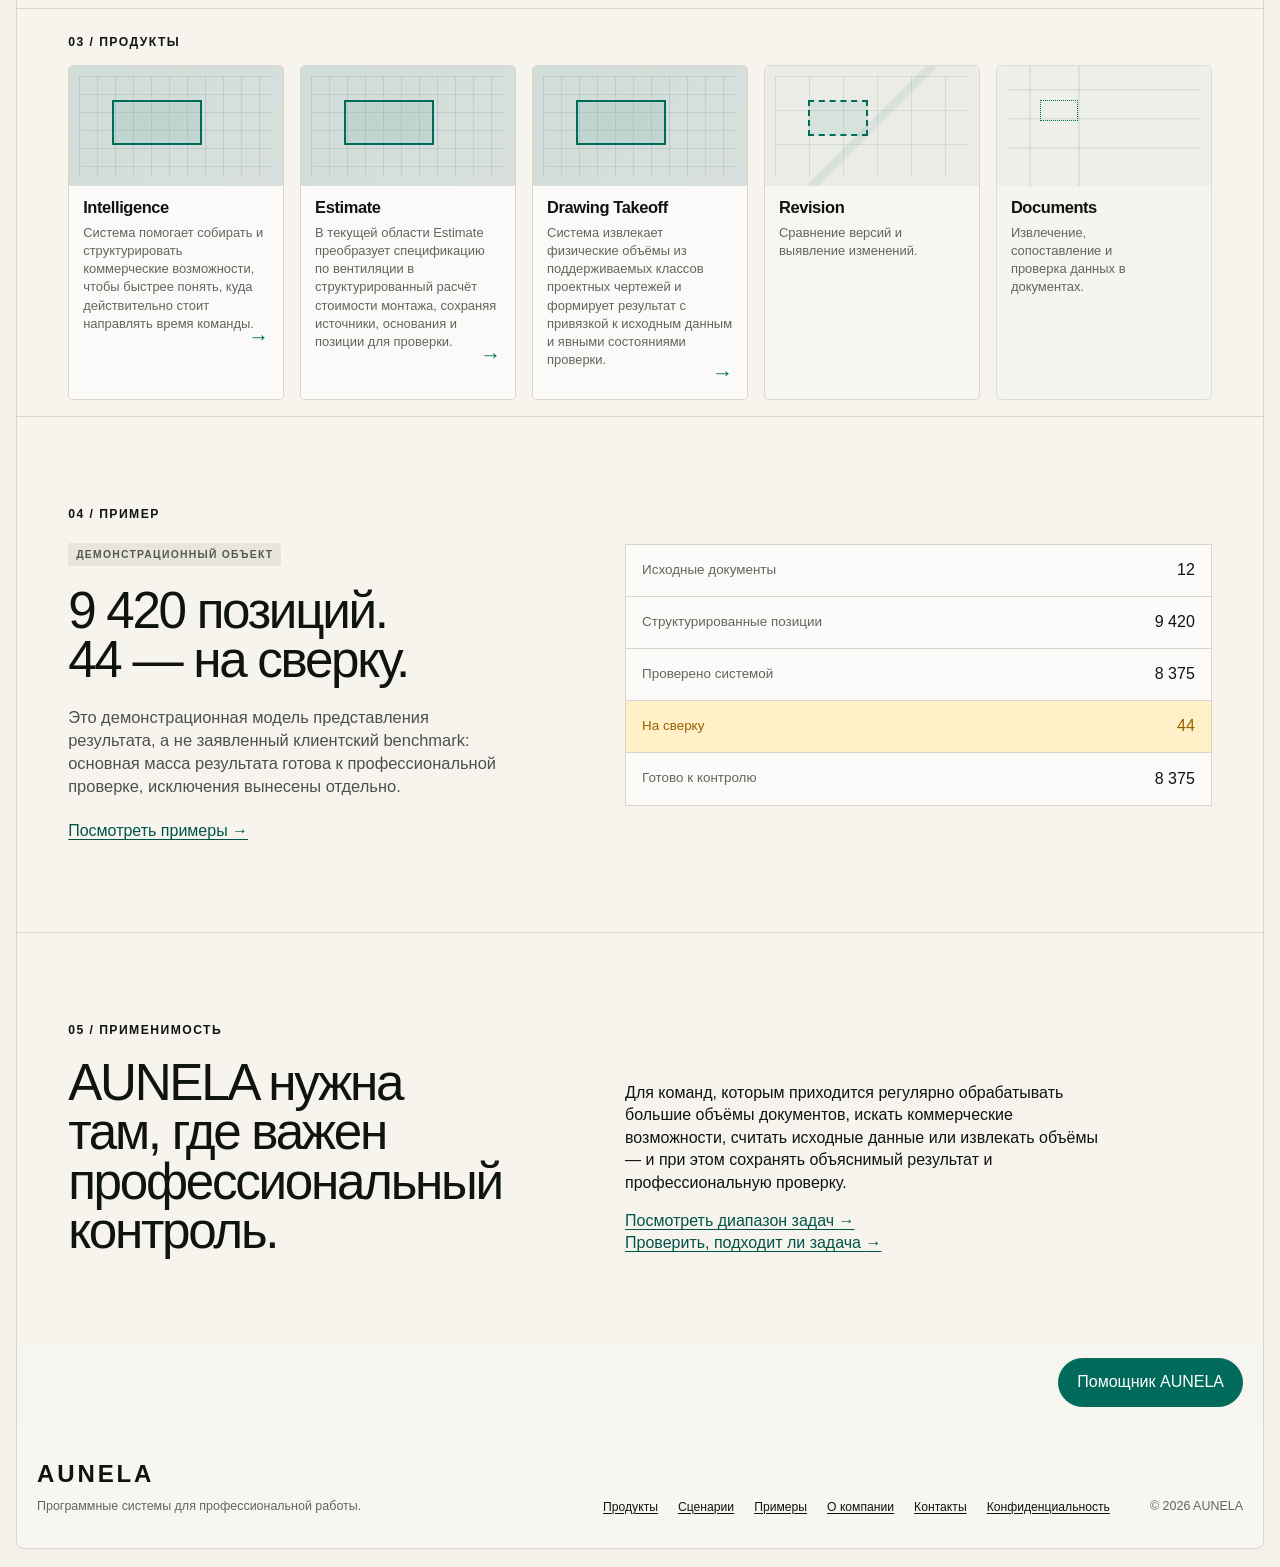
==== commit e1d9a8d1: "Publish mail gateway and security contact surface" ====
--- a/index.html
+++ b/index.html
@@ -1,4 +1,4 @@
-<!DOCTYPE html><html lang="ru"> <head><meta charset="UTF-8"><meta name="viewport" content="width=device-width"><meta name="color-scheme" content="light"><meta name="theme-color" content="#f2f0e9"><link rel="icon" type="image/svg+xml" href="/favicon.svg"><title>AUNELA — программные системы для профессиональной работы</title><meta name="description" content="AUNELA — программные системы для профессиональной работы: Intelligence, Estimate и Drawing Takeoff с проверяемым результатом и профессиональным контролем."><link rel="canonical" href="https://aunela.ru/"><meta name="robots" content="noindex,nofollow,noarchive"><meta property="og:type" content="website"><meta property="og:site_name" content="AUNELA"><meta property="og:title" content="AUNELA — программные системы для профессиональной работы"><meta property="og:description" content="AUNELA — программные системы для профессиональной работы: Intelligence, Estimate и Drawing Takeoff с проверяемым результатом и профессиональным контролем."><meta property="og:url" content="https://aunela.ru/"><script type="application/ld+json">[{"@context":"https://schema.org","@type":"Organization","name":"AUNELA","legalName":"Индивидуальный предприниматель Кулишова Ксения Геннадьевна","identifier":[{"@type":"PropertyValue","propertyID":"ИНН","value":"595706067159"},{"@type":"PropertyValue","propertyID":"ОГРНИП","value":"324595800131352"}],"telephone":"+7 922 640-99-22","url":"https://aunela.ru","email":"office@aunela.ru"},{"@context":"https://schema.org","@type":"WebSite","name":"AUNELA","url":"https://aunela.ru"}]</script><link rel="stylesheet" href="/_astro/BaseLayout.Bxis8XEd.css"></head> <body> <a class="skip-link" href="#content">К содержанию</a> <div class="nav-shell"> <header class="site-header"> <a class="brand" href="/" aria-label="AUNELA — главная">AUNELA</a> <nav class="desktop-nav" aria-label="Основная навигация"> <a href="/products/">Продукты</a> <a href="/capabilities/">Сценарии</a> <a href="/#trace">Как это работает</a> <a href="/examples/">Примеры</a> <a href="/about/">О компании</a> </nav> <div class="header-actions">  <a class="header-cta" href="/contact/">Обсудить задачу <span aria-hidden="true">→</span></a> </div> <a class="header-mobile-cta" href="/contact/">Связаться</a> <button class="menu-button" type="button" aria-expanded="false" aria-controls="mobile-nav"> <span class="sr-only">Открыть меню</span> <span></span><span></span> </button> </header> <nav id="mobile-nav" class="mobile-nav" aria-label="Мобильная навигация" hidden> <a href="/products/">Продукты</a> <a href="/capabilities/">Сценарии</a> <a href="/#trace">Как это работает</a> <a href="/examples/">Примеры</a> <a href="/about/">О компании</a> <a href="/contact/">Обсудить задачу</a> </nav> </div> <main id="content">  <section class="hero"> <div class="hero-copy"> <p class="eyebrow">ПРОГРАММНЫЕ СИСТЕМЫ<br>ДЛЯ ПРОФЕССИОНАЛЬНОЙ РАБОТЫ</p> <h1>Дни — в минуты.</h1> <p class="hero-lead">
+<!DOCTYPE html><html lang="ru"> <head><meta charset="UTF-8"><meta name="viewport" content="width=device-width"><meta name="color-scheme" content="light"><meta name="theme-color" content="#f2f0e9"><link rel="icon" type="image/svg+xml" href="/favicon.svg"><title>AUNELA — программные системы для профессиональной работы</title><meta name="description" content="AUNELA — программные системы для профессиональной работы: Intelligence, Estimate и Drawing Takeoff с проверяемым результатом и профессиональным контролем."><link rel="canonical" href="https://aunela.ru/"><meta name="robots" content="noindex,nofollow,noarchive"><meta property="og:type" content="website"><meta property="og:site_name" content="AUNELA"><meta property="og:title" content="AUNELA — программные системы для профессиональной работы"><meta property="og:description" content="AUNELA — программные системы для профессиональной работы: Intelligence, Estimate и Drawing Takeoff с проверяемым результатом и профессиональным контролем."><meta property="og:url" content="https://aunela.ru/"><script type="application/ld+json">[{"@context":"https://schema.org","@type":"Organization","name":"AUNELA","legalName":"Индивидуальный предприниматель Кулишова Ксения Геннадьевна","identifier":[{"@type":"PropertyValue","propertyID":"ИНН","value":"595706067159"},{"@type":"PropertyValue","propertyID":"ОГРНИП","value":"324595800131352"}],"telephone":"+7 922 640-99-22","url":"https://aunela.ru","email":"office@aunela.ru"},{"@context":"https://schema.org","@type":"WebSite","name":"AUNELA","url":"https://aunela.ru"}]</script><link rel="stylesheet" href="/_astro/global.DxPeA7Tw.css"></head> <body> <a class="skip-link" href="#content">К содержанию</a> <div class="nav-shell"> <header class="site-header"> <a class="brand" href="/" aria-label="AUNELA — главная">AUNELA</a> <nav class="desktop-nav" aria-label="Основная навигация"> <a href="/products/">Продукты</a> <a href="/capabilities/">Сценарии</a> <a href="/#trace">Как это работает</a> <a href="/examples/">Примеры</a> <a href="/about/">О компании</a> </nav> <div class="header-actions">  <a class="header-cta" href="/contact/">Обсудить задачу <span aria-hidden="true">→</span></a> </div> <a class="header-mobile-cta" href="/contact/">Связаться</a> <button class="menu-button" type="button" aria-expanded="false" aria-controls="mobile-nav"> <span class="sr-only">Открыть меню</span> <span></span><span></span> </button> </header> <nav id="mobile-nav" class="mobile-nav" aria-label="Мобильная навигация" hidden> <a href="/products/">Продукты</a> <a href="/capabilities/">Сценарии</a> <a href="/#trace">Как это работает</a> <a href="/examples/">Примеры</a> <a href="/about/">О компании</a> <a href="/contact/">Обсудить задачу</a> </nav> </div> <main id="content">  <section class="hero"> <div class="hero-copy"> <p class="eyebrow">ПРОГРАММНЫЕ СИСТЕМЫ<br>ДЛЯ ПРОФЕССИОНАЛЬНОЙ РАБОТЫ</p> <h1>Дни — в минуты.</h1> <p class="hero-lead">
 AUNELA обрабатывает документы, данные и профессиональные задачи,
         формирует контролируемый рабочий результат и сохраняет профессиональный контроль у человека.
 </p> <nav class="hero-products" aria-label="Текущие продукты AUNELA"> <a href="/products/intelligence/"><strong>Intelligence</strong><span>коммерческие возможности</span></a> <a href="/products/estimate/"><strong>Estimate</strong><span>расчёт по спецификации</span></a> <a href="/products/drawing-takeoff/"><strong>Drawing Takeoff</strong><span>объёмы по чертежам</span></a> </nav> <div class="button-row"> <a class="button button-primary" href="#trace">Посмотреть, как это работает <span aria-hidden="true">→</span></a> <a class="button button-secondary" href="/contact/">Обсудить задачу</a> </div> </div> <div class="hero-proof" aria-label="Демонстрация контролируемого результата"> <div class="blueprint-grid" aria-hidden="true"></div> <div class="source-window proof-window"> <div class="window-bar"><strong>Техническое задание.pdf</strong><span>Стр. 12 / 48</span></div> <div class="drawing-canvas"> <span class="drawing-box"></span> <span class="drawing-line one"></span> <span class="drawing-line two"></span> <span class="drawing-node"></span> </div> </div> <div class="result-window proof-window"> <div class="window-bar"><strong>Извлечённые позиции</strong></div> <div class="result-row"><span>3.11</span><strong>Прямоугольный воздуховод 400 × 250</strong><em class="status-ok">Проверено</em></div> <div class="result-row"><span>3.12</span><strong>Клапан 400 × 250</strong><em class="status-ok">Проверено</em></div> <div class="result-row"><span>3.13</span><strong>Решётка 400 × 250</strong><em class="status-review">На сверку</em></div> <div class="result-row"><span>3.14</span><strong>Воздуховод 400 × 250</strong><em class="status-ok">Проверено</em></div> </div> </div> </section> <section class="trace-section" id="trace" aria-labelledby="trace-title"> <div class="section-kicker" id="trace-title">AUNELA TRACE — КАК РАБОТАЕТ ПРОЦЕСС</div> <ol class="trace-list"> <li class="trace-step"> <div class="trace-top"> <span class="trace-number">01</span> <span class="trace-dot" aria-hidden="true">✓</span> <span class="trace-line" aria-hidden="true"></span> </div> <strong>Исходные данные</strong> <span>Загрузка и распознавание документов</span>  </li><li class="trace-step"> <div class="trace-top"> <span class="trace-number">02</span> <span class="trace-dot" aria-hidden="true">✓</span> <span class="trace-line" aria-hidden="true"></span> </div> <strong>Обработка</strong> <span>Извлечение и структурирование</span>  </li><li class="trace-step"> <div class="trace-top"> <span class="trace-number">03</span> <span class="trace-dot" aria-hidden="true">✓</span> <span class="trace-line" aria-hidden="true"></span> </div> <strong>Проверка системой</strong> <span>Сверка, правила, контроль качества</span> <span class="review-branch" aria-label="Вторичная ветвь проверки">На сверку</span> </li><li class="trace-step"> <div class="trace-top"> <span class="trace-number">04</span> <span class="trace-dot" aria-hidden="true">✓</span> <span class="trace-line" aria-hidden="true"></span> </div> <strong>Результат</strong> <span>Подготовленный результат с основаниями</span>  </li><li class="trace-step"> <div class="trace-top"> <span class="trace-number">05</span> <span class="trace-dot" aria-hidden="true">○</span>  </div> <strong>Профессиональный контроль</strong> <span>Проверка и принятие решения специалистом</span>  </li> </ol> </section> <section class="control-section section-grid" aria-labelledby="control-title"> <div> <p class="section-index">02 / КОНТРОЛЬ</p> <h2 id="control-title">Готовый результат. Короткая оценка.</h2> <p class="section-lead">
--- a/_astro/global.DxPeA7Tw.css
+++ b/_astro/global.DxPeA7Tw.css
@@ -0,0 +1 @@
+:root{--bg:#f3f1e9;--paper:#f8f7f2;--ink:#101411;--muted:#62665f;--line:#d7d5cc;--green:#006b5b;--green-dark:#005449;--mint:#dcefe8;--mint-strong:#bfe6d8;--amber:#d98900;--amber-bg:#fff0c7;--radius:8px;--max:1480px;--page:clamp(20px, 4vw, 64px);--display:clamp(3.4rem, 7vw, 7.9rem);--h2:clamp(2.25rem, 4vw, 5rem);color:var(--ink);background:var(--bg);font-synthesis:none;font-family:Arial,Helvetica Neue,Helvetica,sans-serif}*{box-sizing:border-box}html{scroll-behavior:smooth;scroll-padding-top:96px}body{background:radial-gradient(circle at 35% 0%, #ffffffc7, transparent 34rem), var(--bg);min-width:320px;color:var(--ink);margin:0;line-height:1.4}a{color:inherit;text-underline-offset:.18em;text-decoration-thickness:1px}button,a{-webkit-tap-highlight-color:transparent}button{font:inherit;color:inherit}p{margin:0 0 1rem}h1,h2,h3{letter-spacing:-.045em;margin:0;font-weight:400;line-height:.96}h1{font-size:var(--display)}h2{font-size:var(--h2)}h3{font-size:1.45rem}.sr-only{clip:rect(0,0,0,0);white-space:nowrap;border:0;width:1px;height:1px;margin:-1px;padding:0;overflow:hidden;position:absolute!important}.skip-link{z-index:1000;background:var(--ink);color:#fff;padding:10px 14px;position:fixed;top:8px;left:8px;transform:translateY(-150%)}.skip-link:focus{transform:none}.nav-shell{z-index:90;pointer-events:none;padding-top:12px;position:sticky;top:0}.nav-shell>*{pointer-events:auto}.site-header{width:min(calc(100% - 32px),var(--max));border-radius:var(--radius) var(--radius) 0 0;backdrop-filter:blur(24px)saturate(132%);z-index:20;background:linear-gradient(#f8f7f2c7,#f8f7f2ad);border:1px solid #bebeb6e0;grid-template-columns:1fr auto 1fr;align-items:center;min-height:68px;margin:0 auto;padding:0 20px;display:grid;position:relative;box-shadow:0 10px 34px #1014110f}.brand{letter-spacing:.12em;width:max-content;font-size:1.5rem;font-weight:700;text-decoration:none;display:inline-block}.desktop-nav{align-items:center;gap:clamp(20px,3vw,46px);display:flex}.desktop-nav a,.utility-link{font-size:.82rem;text-decoration:none}.desktop-nav a:hover,.utility-link:hover{text-decoration:underline}.header-actions{justify-content:flex-end;align-items:center;gap:20px;display:flex}.header-cta{white-space:nowrap;border:1px solid #0000;border-radius:3px;align-items:center;gap:12px;min-height:38px;padding:8px 12px;font-size:.82rem;text-decoration:none;transition:background .18s,border-color .18s;display:inline-flex}.header-cta:hover{background:#dcefe89e;border-color:#006b5b2e}.header-mobile-cta,.menu-button,.mobile-nav{display:none}main{width:min(calc(100% - 32px),var(--max));border-left:1px solid var(--line);border-right:1px solid var(--line);background:#f8f7f294;margin:0 auto}.hero{border-bottom:1px solid var(--line);grid-template-columns:.9fr 1.1fr;min-height:560px;display:grid;overflow:hidden}.hero-copy{padding:clamp(32px,5vw,72px) var(--page);align-self:center}.eyebrow,.section-kicker,.section-index,.demo-label{letter-spacing:.12em;text-transform:uppercase;margin:0 0 20px;font-size:.76rem;font-weight:700;line-height:1.25}.hero h1{max-width:8ch}.hero-lead{color:#454a44;max-width:760px;margin-top:24px;font-size:clamp(1rem,1.3vw,1.25rem);line-height:1.52}.button-row{flex-wrap:wrap;align-items:center;gap:14px;margin-top:30px;display:flex}.button{border:1px solid var(--green);border-radius:4px;justify-content:center;align-items:center;gap:18px;min-height:48px;padding:13px 22px;font-size:.95rem;text-decoration:none;transition:transform .18s,background .18s;display:inline-flex}.button:hover{transform:translateY(-1px)}.button-primary{background:var(--green);color:#fff}.button-primary:hover{background:var(--green-dark)}.button-secondary{background:0 0;border-color:#777b75}.text-link{color:var(--green-dark);font-size:1rem}.hero-proof{background:linear-gradient(135deg,#ddebe83d,#3967751f),linear-gradient(120deg,#d7dedb 0 22%,#9bb8bc 22% 42%,#527884 42% 58%,#244b5a 58% 66%,#d4d9d4 66%);min-height:560px;position:relative;overflow:hidden}.hero-proof:after{content:"";mix-blend-mode:soft-light;background:repeating-linear-gradient(90deg,#0000 0 82px,#ffffff47 83px 84px),repeating-linear-gradient(0deg,#0000 0 96px,#ffffff1f 97px 98px);position:absolute;inset:0}.blueprint-grid{z-index:1;background-color:#f3f5f0;background-image:linear-gradient(#1648441f 1px,#0000 1px),linear-gradient(90deg,#1648441f 1px,#0000 1px),none;background-position:0 0,0 0,0 0;background-repeat:repeat,repeat,repeat;background-size:24px 24px;background-attachment:scroll,scroll,scroll;background-origin:padding-box,padding-box,padding-box;background-clip:border-box,border-box,border-box;border:1px solid #172e2d2e;position:absolute;inset:18% 46% 10% 4%;transform:rotate(-1deg)}.proof-window{z-index:3;background:#f9f9f6f5;border:1px solid #1e2a282e;border-radius:6px;position:absolute;overflow:hidden;box-shadow:0 18px 45px #1a302d24}.source-window{width:52%;top:12%;left:5%}.result-window{width:49%;top:25%;right:4%}.window-bar{border-bottom:1px solid #dedfd8;justify-content:space-between;align-items:center;gap:12px;min-height:42px;padding:11px 14px;font-size:.74rem;display:flex}.window-bar span{color:var(--muted)}.drawing-canvas{background-color:#f6f7f2;background-image:linear-gradient(#0c403b14 1px,#0000 1px),linear-gradient(90deg,#0c403b14 1px,#0000 1px),none;background-position:0 0,0 0,0 0;background-repeat:repeat,repeat,repeat;background-size:20px 20px;background-attachment:scroll,scroll,scroll;background-origin:padding-box,padding-box,padding-box;background-clip:border-box,border-box,border-box;min-height:220px;position:relative}.drawing-box{background:#3fb89b1f;border:2px solid #14917d;width:82px;height:56px;position:absolute;top:34%;left:24%}.drawing-node{background:var(--green);border-radius:50%;width:11px;height:11px;position:absolute;top:45%;left:44%}.drawing-line{background:var(--green);transform-origin:0;height:2px;position:absolute}.drawing-line.one{width:120px;top:46%;left:45%;transform:rotate(12deg)}.drawing-line.two{width:66px;top:57%;left:61%;transform:rotate(-3deg)}.result-row{border-bottom:1px solid #e2e1da;grid-template-columns:48px 1fr auto;align-items:center;gap:10px;min-height:56px;padding:7px 12px;font-size:.76rem;display:grid}.result-row strong{font-weight:400}.result-row em,.status-review,.status-ok{white-space:nowrap;border-radius:4px;padding:5px 8px;font-style:normal}.status-ok{color:var(--green-dark);background:var(--mint)}.status-review{color:#9a5e00;background:var(--amber-bg)}.trace-section{padding:24px var(--page) 32px;border-bottom:1px solid var(--line)}.trace-list{grid-template-columns:repeat(5,1fr);gap:0;margin:0;padding:0;list-style:none;display:grid}.trace-step{min-width:0;padding-right:24px;position:relative}.trace-top{align-items:center;height:44px;display:flex;position:relative}.trace-number{color:var(--muted);font-size:.7rem;position:absolute;top:42px;left:0}.trace-dot{background:var(--mint);border:1px solid var(--mint-strong);width:42px;height:42px;color:var(--green-dark);z-index:2;border-radius:50%;place-items:center;font-weight:700;display:grid;position:relative}.trace-line{background:var(--green);flex:1;height:2px;margin-left:8px;position:relative}.trace-line:after{content:"";border-left:7px solid var(--green);border-top:4px solid #0000;border-bottom:4px solid #0000;width:0;height:0;position:absolute;top:-3px;right:-1px}.trace-step strong{margin-top:26px;font-size:.92rem;display:block}.trace-step>span:last-of-type:not(.review-branch){color:var(--muted);max-width:22ch;margin-top:5px;font-size:.78rem;display:block}.review-branch{color:#9a5e00;background:var(--amber-bg);border-radius:99px;margin-top:10px;padding:5px 8px;font-size:.72rem;display:inline-flex}.section-grid{padding:clamp(54px,7vw,100px) var(--page);border-bottom:1px solid var(--line);grid-template-columns:.9fr 1.1fr;gap:clamp(36px,6vw,100px);display:grid}.section-grid h2{max-width:12ch}.section-lead{color:#4d514c;max-width:49ch;margin:22px 0;font-size:1.03rem}.control-section>div:first-child{align-self:center}.review-panel{grid-template-columns:1fr 1.18fr;align-items:stretch;gap:16px;display:grid}.review-panel .proof-window{width:auto;box-shadow:none;position:relative;inset:auto}.review-panel .drawing-canvas{min-height:270px}.drawing-box.review{border-color:var(--amber);background:#e69d161f}.drawing-line.review{background:var(--amber);width:125px;top:49%;left:42%;transform:rotate(-2deg)}.review-card{border:1px solid var(--line);background:#ffffffb8;border-radius:6px;padding:20px}.review-title{color:#a36600;border-bottom:1px solid var(--line);padding-bottom:13px}.review-dot{background:var(--amber);border-radius:50%;width:9px;height:9px;margin-right:6px;display:inline-block}.review-card dl{margin:0 0 18px}.review-card dl div{border-bottom:1px solid #e3e1da;grid-template-columns:110px 1fr;gap:14px;padding:8px 0;font-size:.78rem;display:grid}.review-card dt{color:var(--muted)}.review-card dd{margin:0}.compact-button{width:100%;font-size:.8rem}.products-section{padding:26px var(--page) 16px;border-bottom:1px solid var(--line)}.section-heading-row{min-height:30px}.product-grid{grid-template-columns:repeat(5,1fr);gap:16px;display:grid}.product-grid-three{grid-template-columns:repeat(3,1fr)}.product-card{border:1px solid var(--line);background:#ffffff9e;border-radius:5px;min-width:0;text-decoration:none;transition:transform .18s,border-color .18s;overflow:hidden}a.product-card:hover{border-color:#acaea7;transform:translateY(-2px)}.product-visual{background:linear-gradient(135deg,#10675a1c,#30586214),#e7ebe7;height:120px;position:relative;overflow:hidden}.visual-grid{background-color:#0000;background-image:linear-gradient(#0a49411a 1px,#0000 1px),linear-gradient(90deg,#0a49411a 1px,#0000 1px);background-position:0 0,0 0;background-repeat:repeat,repeat;background-size:18px 18px;background-attachment:scroll,scroll;background-origin:padding-box,padding-box;background-clip:border-box,border-box;position:absolute;inset:10px}.visual-mark{border:2px solid var(--green);background:#1688741a;width:42%;height:38%;position:absolute;top:28%;left:20%}.product-copy{min-height:150px;padding:14px;position:relative}.product-copy h3{letter-spacing:-.025em;font-size:1.03rem;font-weight:700}.product-copy p{color:var(--muted);margin-top:8px;font-size:.81rem}.card-arrow{color:var(--green);font-size:1.3rem;position:absolute;bottom:12px;right:14px}.product-label{color:var(--muted);font-size:.68rem}.material-level-2{background:#f7f6f1;border-color:#d9d8d1}.material-level-2 .product-visual{background:linear-gradient(135deg,#0000 0 48%,#006b5b14 48% 52%,#0000 52%),#ecece7}.material-level-2 .visual-grid{background-color:#0000;background-image:linear-gradient(#0a49411a 1px,#0000 1px),linear-gradient(90deg,#0a49411a 1px,#0000 1px);background-position:0 0,0 0;background-repeat:repeat,repeat;background-size:34px 34px;background-attachment:scroll,scroll;background-origin:padding-box,padding-box;background-clip:border-box,border-box}.material-level-2 .visual-mark{border-style:dashed;width:28%;height:30%}.material-level-3{background:#f5f4ef;border-color:#deddd7}.material-level-3 .product-visual{background:linear-gradient(90deg,#0000 0 15%,#006b5b17 15% 16%,#0000 16% 38%,#006b5b17 38% 39%,#0000 39%),#efefe9}.material-level-3 .visual-grid{background:repeating-linear-gradient(0deg,#0000 0 27px,#0a494117 28px 29px)}.material-level-3 .visual-mark{background:0 0;border-style:dotted;border-width:1px;width:18%;height:18%}.material-level-3 .product-copy p{max-width:22ch}.demo-label{color:#555951;background:#e7e5dc;border-radius:2px;padding:5px 8px;font-size:.65rem;display:inline-block}.evidence-ledger{border:1px solid var(--line);background:#ffffffad;align-self:center}.evidence-ledger div{border-bottom:1px solid var(--line);justify-content:space-between;align-items:center;gap:16px;min-height:52px;padding:0 16px;display:flex}.evidence-ledger div:last-child{border-bottom:0}.evidence-ledger span{color:var(--muted);font-size:.84rem}.evidence-ledger strong{font-size:1rem;font-weight:400}.evidence-ledger .review-ledger{background:var(--amber-bg)}.evidence-ledger .review-ledger span,.evidence-ledger .review-ledger strong{color:#9a5e00}.fit-section{border-bottom:0}.fit-section h2{max-width:14ch}.fit-section>div:last-child{align-self:end;max-width:55ch}.page-hero{padding:clamp(60px,9vw,140px) var(--page);border-bottom:1px solid var(--line)}.page-hero.narrow h1{max-width:12ch}.page-hero.narrow .hero-lead{max-width:62ch}.product-detail-hero{grid-template-columns:1.15fr .85fr;gap:80px;display:grid}.product-detail-hero h1{max-width:10ch}.product-proof-card{border:1px solid var(--line);background:#ffffffa3;border-radius:6px;align-self:end;padding:24px}.mini-ledger{border-top:1px solid var(--line);grid-template-columns:1fr 1fr;margin-bottom:20px;display:grid}.mini-ledger span,.mini-ledger strong{border-bottom:1px solid var(--line);padding:11px 0;font-size:.78rem}.mini-ledger span{color:var(--muted)}.mini-ledger strong{text-align:right;font-weight:400}.fine-print,.page-note{color:var(--muted);font-size:.76rem;line-height:1.5}.page-section{border-bottom:1px solid var(--line)}.process-detail{padding:clamp(52px,7vw,96px) var(--page);grid-template-columns:repeat(3,1fr);display:grid}.process-column{border-right:1px solid var(--line);min-width:0;padding:0 clamp(22px,3vw,46px)}.process-column:first-child{padding-left:0}.process-column:last-child{border-right:0;padding-right:0}.process-column h2{margin-bottom:24px;font-size:clamp(1.6rem,2.3vw,2.7rem)}.plain-list{margin:0;padding:0;list-style:none}.plain-list li{border-bottom:1px solid var(--line);color:#444943;padding:12px 0 12px 20px;position:relative}.plain-list li:before{content:"—";color:var(--green);position:absolute;left:0}.strong-list li{color:var(--ink);font-size:1.08rem}.human-control-note{border-left:3px solid var(--green);background:var(--mint);margin-top:34px;padding:24px}.human-control-note p:last-child{margin-bottom:0}.page-cta{padding:clamp(60px,8vw,120px) var(--page)}.page-cta h2{max-width:14ch}.portfolio-next{border-bottom:0}.developing-list{align-self:center}.developing-row{border-top:1px solid var(--line);grid-template-columns:160px 1fr;gap:20px;padding:20px 0;display:grid}.developing-row h3{font-size:1.1rem;font-weight:700}.developing-row p{color:var(--muted);margin:0}.example-index{padding:0 var(--page)}.example-row{border-bottom:1px solid var(--line);grid-template-columns:80px 1fr 40px;align-items:center;gap:24px;min-height:160px;text-decoration:none;display:grid}.example-row h2{font-size:clamp(2rem,4vw,4rem)}.example-row p{color:var(--muted);max-width:70ch;margin-top:10px}.example-row .card-arrow{justify-self:end;position:static}.page-note{padding:24px var(--page) 70px;max-width:90ch}.example-proof{padding:0 var(--page);grid-template-columns:repeat(5,1fr);display:grid}.example-proof article{border-right:1px solid var(--line);min-height:340px;padding:28px 22px;position:relative}.example-proof article:first-child{border-left:1px solid var(--line)}.example-proof h2{max-width:12ch;margin-bottom:22px;font-size:1.6rem}.example-proof p:last-child{color:var(--muted);font-size:.9rem}.example-proof .human-proof{background:var(--mint)}.proof-num{color:#b5b7b0;letter-spacing:-.05em;margin-bottom:48px;font-size:3rem;display:block}.status-review.large{margin-top:14px;padding:8px 12px;display:inline-flex}.contact-grid{padding:clamp(50px,7vw,96px) var(--page);grid-template-columns:1fr 1fr;gap:24px;display:grid}.contact-card{border:1px solid var(--line);background:#ffffff94;padding:clamp(26px,4vw,54px)}.contact-card.primary{background:var(--mint);border-color:#b8d8cd}.numbered{counter-reset:steps}.numbered li{padding-left:32px}.numbered li:before{counter-increment:steps;content:"0" counter(steps);font-size:.7rem;top:15px}.site-footer{width:min(calc(100% - 32px),var(--max));border:1px solid var(--line);border-radius:0 0 var(--radius) var(--radius);background:#f8f7f2d9;border-top:0;grid-template-columns:1fr auto auto;align-items:end;gap:40px;min-height:120px;margin:0 auto 18px;padding:32px 20px;display:grid}.site-footer p{color:var(--muted);margin:8px 0 0;font-size:.78rem}.site-footer nav{flex-wrap:wrap;gap:20px;display:flex}.site-footer nav a{font-size:.76rem}.footer-note{white-space:nowrap}.agent-slot{z-index:40;width:min(calc(100% - 32px),var(--max));border-left:1px solid var(--line);border-right:1px solid var(--line);background:#f8f7f2b8;justify-content:flex-end;margin:0 auto;padding:14px 20px 18px;display:flex;position:relative}.agent-launcher{border:1px solid var(--green);background:var(--green);color:#fff;min-height:48px;box-shadow:none;cursor:pointer;border-radius:99px;padding:12px 18px}.agent-panel{border:1px solid var(--line);background:#f9f8f3;border-radius:8px;width:min(390px,100vw - 32px);max-height:min(640px,100vh - 110px);position:absolute;bottom:70px;right:20px;overflow:auto;box-shadow:0 24px 80px #1f2c2833}.agent-head{border-bottom:1px solid var(--line);justify-content:space-between;align-items:start;gap:20px;padding:20px;display:flex}.agent-head .section-index{margin-bottom:6px}.agent-close{cursor:pointer;background:0 0;border:0;width:40px;height:40px;font-size:1.5rem}.agent-choices{display:grid}.agent-choices a{border-bottom:1px solid var(--line);gap:4px;padding:16px 20px;text-decoration:none;display:grid}.agent-choices a:hover{background:var(--mint)}.agent-choices span{color:var(--muted);font-size:.78rem}.agent-fallback{padding:18px 20px;font-size:.8rem}.agent-fallback p{color:var(--muted)}@media (width<=1050px){.site-header{grid-template-columns:1fr auto auto;column-gap:8px}.desktop-nav,.header-actions{display:none}.header-mobile-cta{min-height:38px;color:var(--green-dark);white-space:nowrap;border:1px solid #006b5b38;border-radius:3px;align-items:center;padding:8px 11px;font-size:.78rem;text-decoration:none;display:inline-flex}.menu-button{cursor:pointer;background:0 0;border:0;align-content:center;justify-self:end;gap:6px;width:44px;height:44px;display:grid}.menu-button span:not(.sr-only){background:var(--ink);width:23px;height:1px}.mobile-nav{width:min(calc(100% - 32px),var(--max));border:1px solid var(--line);z-index:19;background:#f8f7f2fa;border-top:0;margin:0 auto;display:grid;position:relative;box-shadow:0 18px 36px #10141114}.mobile-nav[hidden]{display:none}.mobile-nav a{border-bottom:1px solid var(--line);padding:15px 20px;text-decoration:none}.hero{grid-template-columns:1fr}.hero-proof{min-height:480px}.trace-list{grid-template-columns:repeat(5,minmax(150px,1fr));padding-bottom:12px;overflow-x:auto}.section-grid{grid-template-columns:1fr}.review-panel{grid-template-columns:1fr 1fr}.product-grid{grid-template-columns:repeat(3,1fr)}.product-detail-hero{grid-template-columns:1fr;gap:44px}.process-detail{grid-template-columns:1fr;gap:36px}.process-column{border-right:0;border-bottom:1px solid var(--line);padding:0 0 36px}.process-column:last-child{border-bottom:0}.example-proof{grid-template-columns:repeat(2,1fr)}.example-proof article{border:1px solid var(--line);margin:-1px 0 0 -1px}}@media (width<=720px){:root{--page:20px;--display:clamp(3rem,15vw,5.3rem);--h2:clamp(2.2rem,10vw,3.5rem)}body{background:var(--bg)}.site-header,main,.site-footer,.mobile-nav{width:calc(100% - 20px)}.nav-shell{padding-top:8px}.site-header{min-height:60px;padding:0 10px 0 14px}.brand{font-size:1.15rem}.hero{min-height:auto}.hero-copy{padding:38px var(--page) 34px}.hero h1{max-width:7ch}.eyebrow{margin-bottom:16px;font-size:.67rem}.hero-lead{margin-top:18px;font-size:.94rem}.button-row{width:100%;margin-top:22px;display:grid}.button{width:100%;min-height:50px}.hero-proof{min-height:365px}.source-window{width:76%;top:7%;left:5%}.result-window{width:74%;top:42%;right:4%}.drawing-canvas{min-height:150px}.result-row{grid-template-columns:34px 1fr auto;min-height:40px;padding:4px 7px;font-size:.6rem}.result-row em{padding:3px 5px}.trace-section{padding-top:22px;overflow-x:hidden}.trace-list{grid-template-columns:repeat(5,126px);min-width:0;max-width:100%}.trace-dot{width:34px;height:34px}.trace-number{top:36px}.trace-step strong{margin-top:24px;font-size:.75rem}.trace-step>span:last-of-type:not(.review-branch){font-size:.66rem}.review-panel{grid-template-columns:1fr}.review-panel .drawing-canvas{min-height:210px}.product-grid,.product-grid-three{grid-template-columns:repeat(3,minmax(180px,1fr));padding-bottom:12px;overflow-x:auto}.product-card{scroll-snap-align:start}.products-section{overflow:hidden}.product-copy{min-height:136px}.evidence-section{gap:36px}.page-hero{padding:54px var(--page)}.page-hero h1,.product-detail-hero h1,.section-grid h2{hyphens:auto;overflow-wrap:anywhere;max-width:100%}.page-hero h1{font-size:clamp(2.65rem,12vw,4.4rem)}.product-detail-hero{gap:34px}.example-proof{grid-template-columns:1fr}.example-proof article{min-height:260px}.proof-num{margin-bottom:24px}.example-row{grid-template-columns:36px 1fr 24px;gap:12px;min-height:140px}.contact-grid{grid-template-columns:1fr}.site-footer{grid-template-columns:1fr;align-items:start;gap:24px}.site-footer nav{grid-template-columns:1fr 1fr;display:grid}.agent-slot{width:calc(100% - 20px);margin:0 auto;padding:12px 10px 18px}.agent-launcher{width:100%;min-height:48px;font-size:.82rem}.agent-panel{width:calc(100vw - 20px);max-height:calc(100vh - 20px);position:fixed;bottom:10px;right:10px}}@media (prefers-reduced-motion:reduce){html{scroll-behavior:auto}*,:before,:after{scroll-behavior:auto!important;transition-duration:.01ms!important;animation-duration:.01ms!important;animation-iteration-count:1!important}}:focus-visible{outline-offset:3px;outline:3px solid #0a7665}.hero-fit{border-top:1px solid var(--line);color:#3f443f;margin:18px 0 0;padding-top:16px;font-size:.82rem;line-height:1.5}.hero-fit strong{color:var(--ink)}.facts-section{padding:clamp(52px,7vw,96px) var(--page)}.facts-heading{grid-template-columns:.78fr 1.22fr;align-items:start;column-gap:clamp(32px,6vw,96px);margin-bottom:34px;display:grid}.facts-heading .section-index{grid-column:1}.facts-heading h2{grid-column:1;max-width:12ch}.facts-heading>p:last-child{max-width:58ch;color:var(--muted);grid-area:2/2;align-self:end;margin:0}.facts-grid{border-top:1px solid var(--line);border-left:1px solid var(--line);grid-template-columns:repeat(2,minmax(0,1fr));margin:0;display:grid}.fact-card{border-right:1px solid var(--line);border-bottom:1px solid var(--line);background:#ffffff73;min-width:0;margin:0;padding:24px}.fact-card dt{letter-spacing:.08em;text-transform:uppercase;margin-bottom:14px;font-size:.75rem;font-weight:700;line-height:1.3}.fact-card dd{margin:0}.fact-card dd p{color:#454a44;margin:0}.fact-card .plain-list li{font-size:.9rem}.fact-card-accent{background:var(--mint)}.fact-card-evidence{background:#f1efe7;grid-column:1/-1}.fact-card-evidence dd{max-width:76ch}.contractor-answer{border:1px solid var(--line);background:#ffffff94;margin-top:26px}.contractor-answer>div{border-bottom:1px solid var(--line);grid-template-columns:170px 1fr;gap:24px;padding:18px 20px;display:grid}.contractor-answer>div:last-child{border-bottom:0}.contractor-answer dt{letter-spacing:.08em;text-transform:uppercase;font-size:.74rem;font-weight:700}.contractor-answer dd{color:#454a44;margin:0}@media (width<=720px){.facts-heading{grid-template-columns:1fr;gap:18px}.facts-heading .section-index,.facts-heading h2,.facts-heading>p:last-child{grid-area:auto/1}.facts-grid{grid-template-columns:1fr}.fact-card-evidence{grid-column:auto}.contractor-answer>div{grid-template-columns:1fr;gap:8px}}.hero-products{border-top:1px solid var(--line);border-left:1px solid var(--line);grid-template-columns:repeat(3,minmax(0,1fr));margin-top:22px;display:grid}.hero-products a{border-right:1px solid var(--line);border-bottom:1px solid var(--line);background:#ffffff5c;gap:3px;min-width:0;padding:12px 14px;text-decoration:none;display:grid}.hero-products strong{font-size:.76rem}.hero-products span{color:var(--muted);font-size:.68rem;line-height:1.3}.hero-products a:hover{background:var(--mint)}.assessment-package{border-top:1px solid var(--line);margin-top:26px;padding-top:20px}.assessment-package h3{letter-spacing:-.02em;margin-bottom:10px;font-size:1.15rem;font-weight:700}@media (width<=720px){.hero-products{grid-template-columns:1fr}}.contact-methods{gap:12px;margin-top:24px;display:grid}.contact-method{border-top:1px solid #0054492e;grid-template-columns:110px 1fr;align-items:center;gap:18px;padding:16px 0;text-decoration:none;display:grid}.contact-method span{color:var(--muted);text-transform:uppercase;letter-spacing:.08em;font-size:.76rem}.contact-method strong{word-break:break-word;font-size:1.02rem;font-weight:500}.contact-method.pending strong{color:var(--muted);font-weight:400}@media (width<=720px){.contact-method{grid-template-columns:1fr;gap:4px}}.agent-dialog{border-bottom:1px solid var(--line);padding:18px 20px 20px}.agent-dialog label{letter-spacing:.08em;text-transform:uppercase;margin-bottom:8px;font-size:.76rem;font-weight:700;display:block}.agent-dialog textarea{resize:vertical;border:1px solid var(--line);width:100%;min-height:118px;color:var(--ink);font:inherit;background:#fff;border-radius:4px;padding:14px;line-height:1.45}.agent-dialog textarea:focus{border-color:var(--green);outline:3px solid #006b5b2e}.agent-dialog-actions{grid-template-columns:1fr auto;align-items:center;gap:14px;margin-top:12px;display:grid}.agent-privacy-note{color:var(--muted);font-size:.7rem;line-height:1.35}.agent-dialog .button{width:auto;min-height:42px;padding:10px 16px}.agent-dialog button:disabled{cursor:wait;opacity:.65}.agent-answer{border:1px solid var(--line);white-space:pre-wrap;background:#fff;border-radius:4px;margin-top:14px;padding:14px;font-size:.88rem;line-height:1.5}.agent-answer[data-state=loading]{color:var(--muted)}.agent-answer[data-state=error]{background:var(--amber-bg);color:#805000;border-color:#e2c894}.agent-offline-note{color:var(--muted);padding:16px 20px 4px;font-size:.82rem}.agent-offline-note p{margin:0}@media (width<=720px){.agent-dialog-actions{grid-template-columns:1fr}.agent-dialog .button{width:100%}}.contact-role-list{border-top:1px solid #0054492e;margin-top:22px;display:grid}.contact-role-list a{border-bottom:1px solid #0054491f;grid-template-columns:1fr auto;gap:18px;padding:12px 0;text-decoration:none;display:grid}.contact-role-list span{color:var(--muted);font-size:.78rem}.contact-role-list strong{font-size:.84rem;font-weight:500}@media (width<=720px){.contact-role-list a{grid-template-columns:1fr;gap:3px}}.utility-body{background:radial-gradient(circle at 75% 18%, #006b5b14, transparent 32rem), var(--paper);min-height:100vh}.utility-shell{place-items:center;min-height:100vh;padding:32px;display:grid}.utility-card{border:1px solid var(--line);backdrop-filter:blur(22px)saturate(120%);background:#f8f7f2d1;border-radius:8px;width:min(720px,100%);padding:clamp(28px,5vw,56px);box-shadow:0 20px 60px #10141114}.utility-brand{letter-spacing:.16em;font-size:1.4rem;font-weight:700}.utility-kicker{letter-spacing:.12em;color:var(--muted);margin:34px 0 10px;font-size:.72rem;font-weight:700}.utility-card h1{letter-spacing:-.05em;margin:0;font-size:clamp(2.5rem,7vw,5rem);line-height:.95}.utility-lead{max-width:56ch;color:var(--muted);margin:22px 0 0;font-size:1rem;line-height:1.55}.utility-actions{flex-wrap:wrap;gap:10px;margin-top:30px;display:flex}.utility-actions .button:not(.button-primary){border:1px solid var(--line);background:#ffffff73}.utility-meta{border-top:1px solid var(--line);margin:34px 0 0}.utility-meta>div{border-bottom:1px solid var(--line);grid-template-columns:180px 1fr;gap:24px;padding:13px 0;display:grid}.utility-meta dt{color:var(--muted);font-size:.76rem}.utility-meta dd{word-break:break-word;margin:0;font-size:.88rem}.utility-note{color:var(--muted);margin:20px 0 0;font-size:.72rem;line-height:1.5}@media (width<=620px){.utility-shell{padding:12px}.utility-card{padding:28px 20px}.utility-actions{display:grid}.utility-actions .button{width:100%}.utility-meta>div{grid-template-columns:1fr;gap:4px}}
